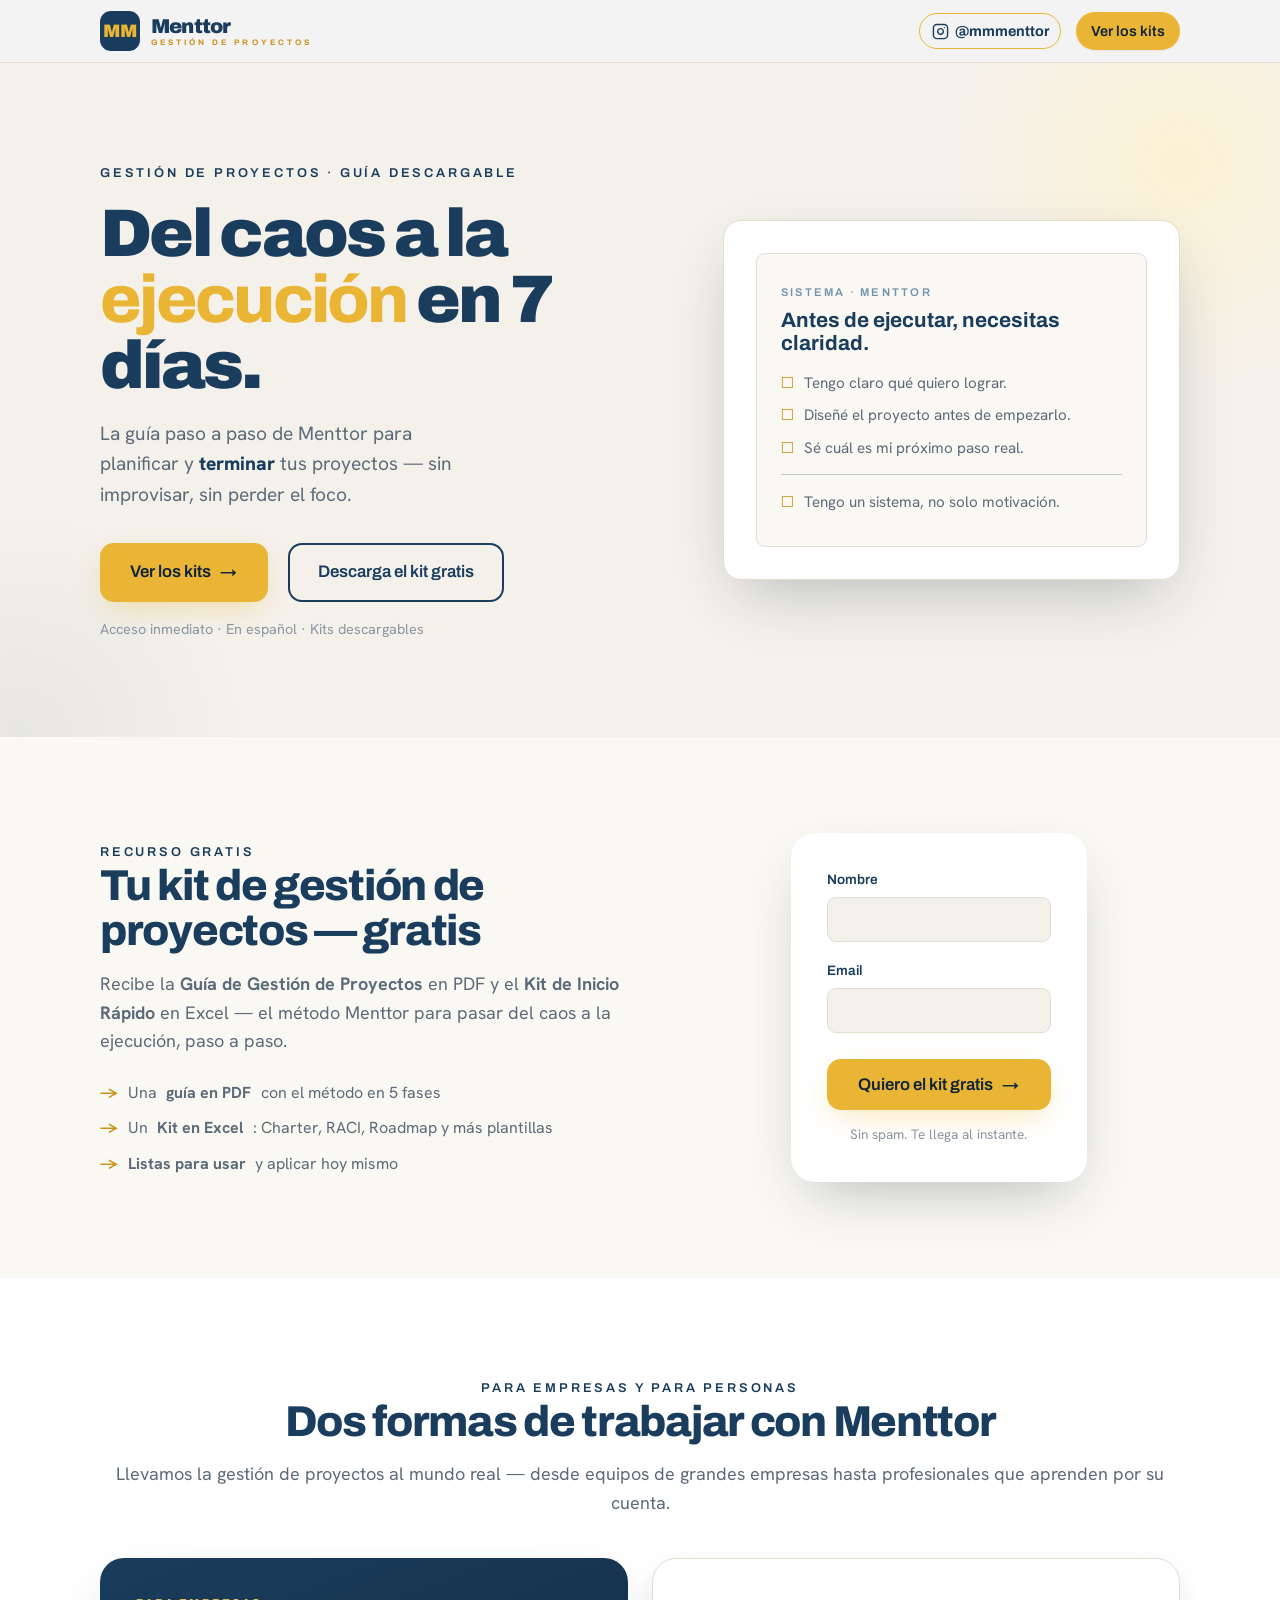
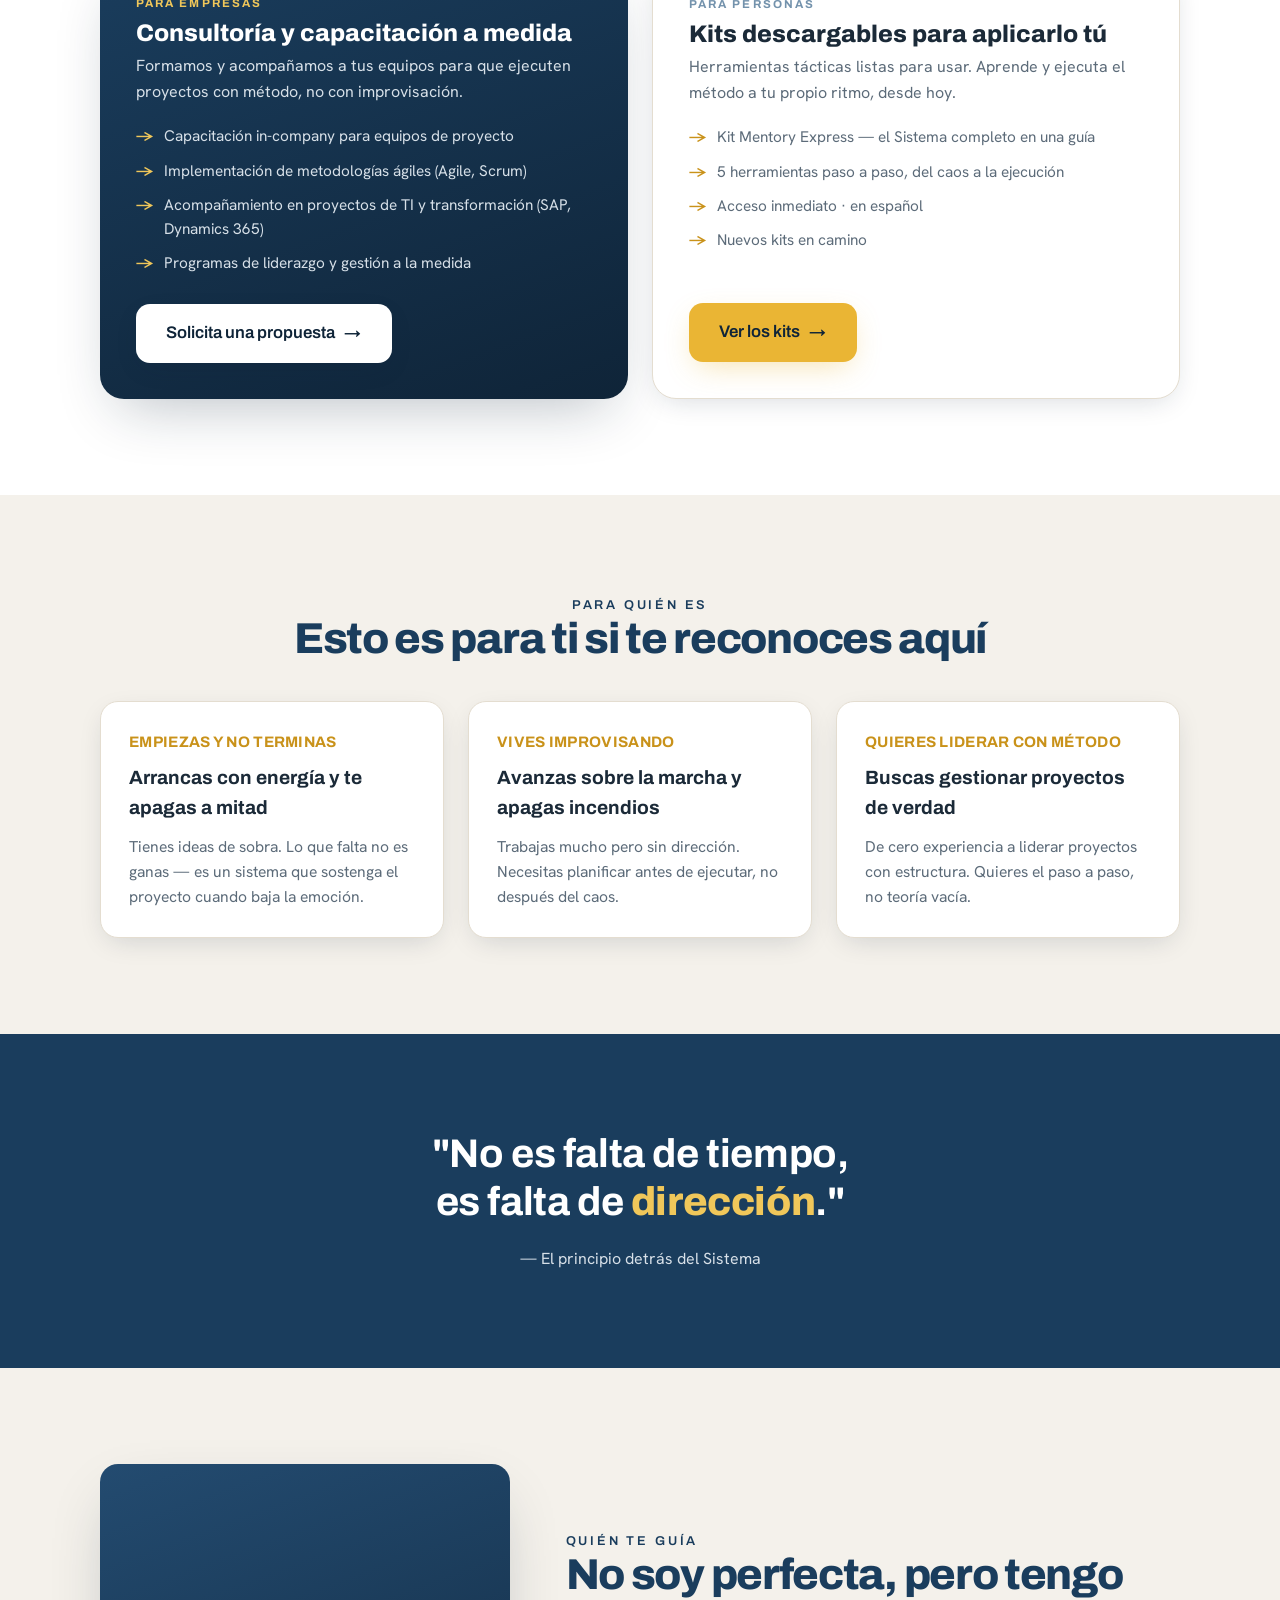
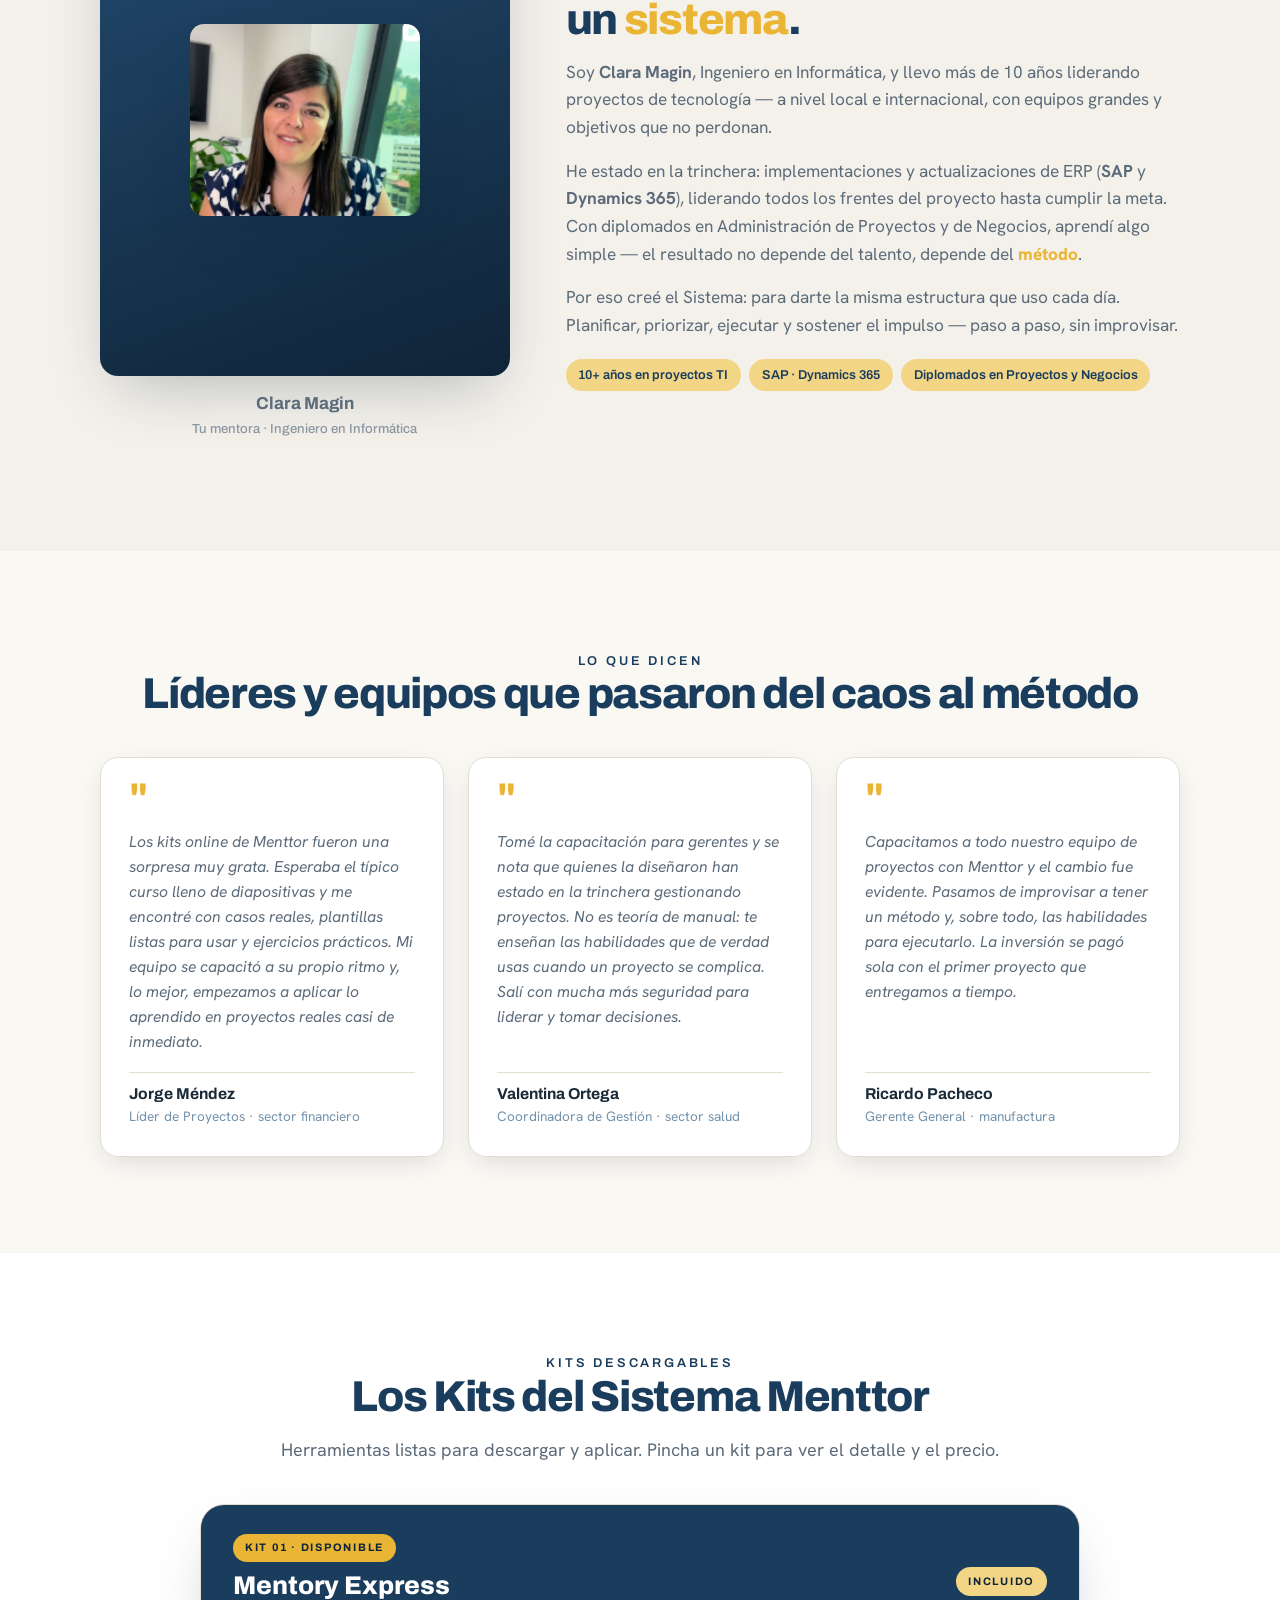
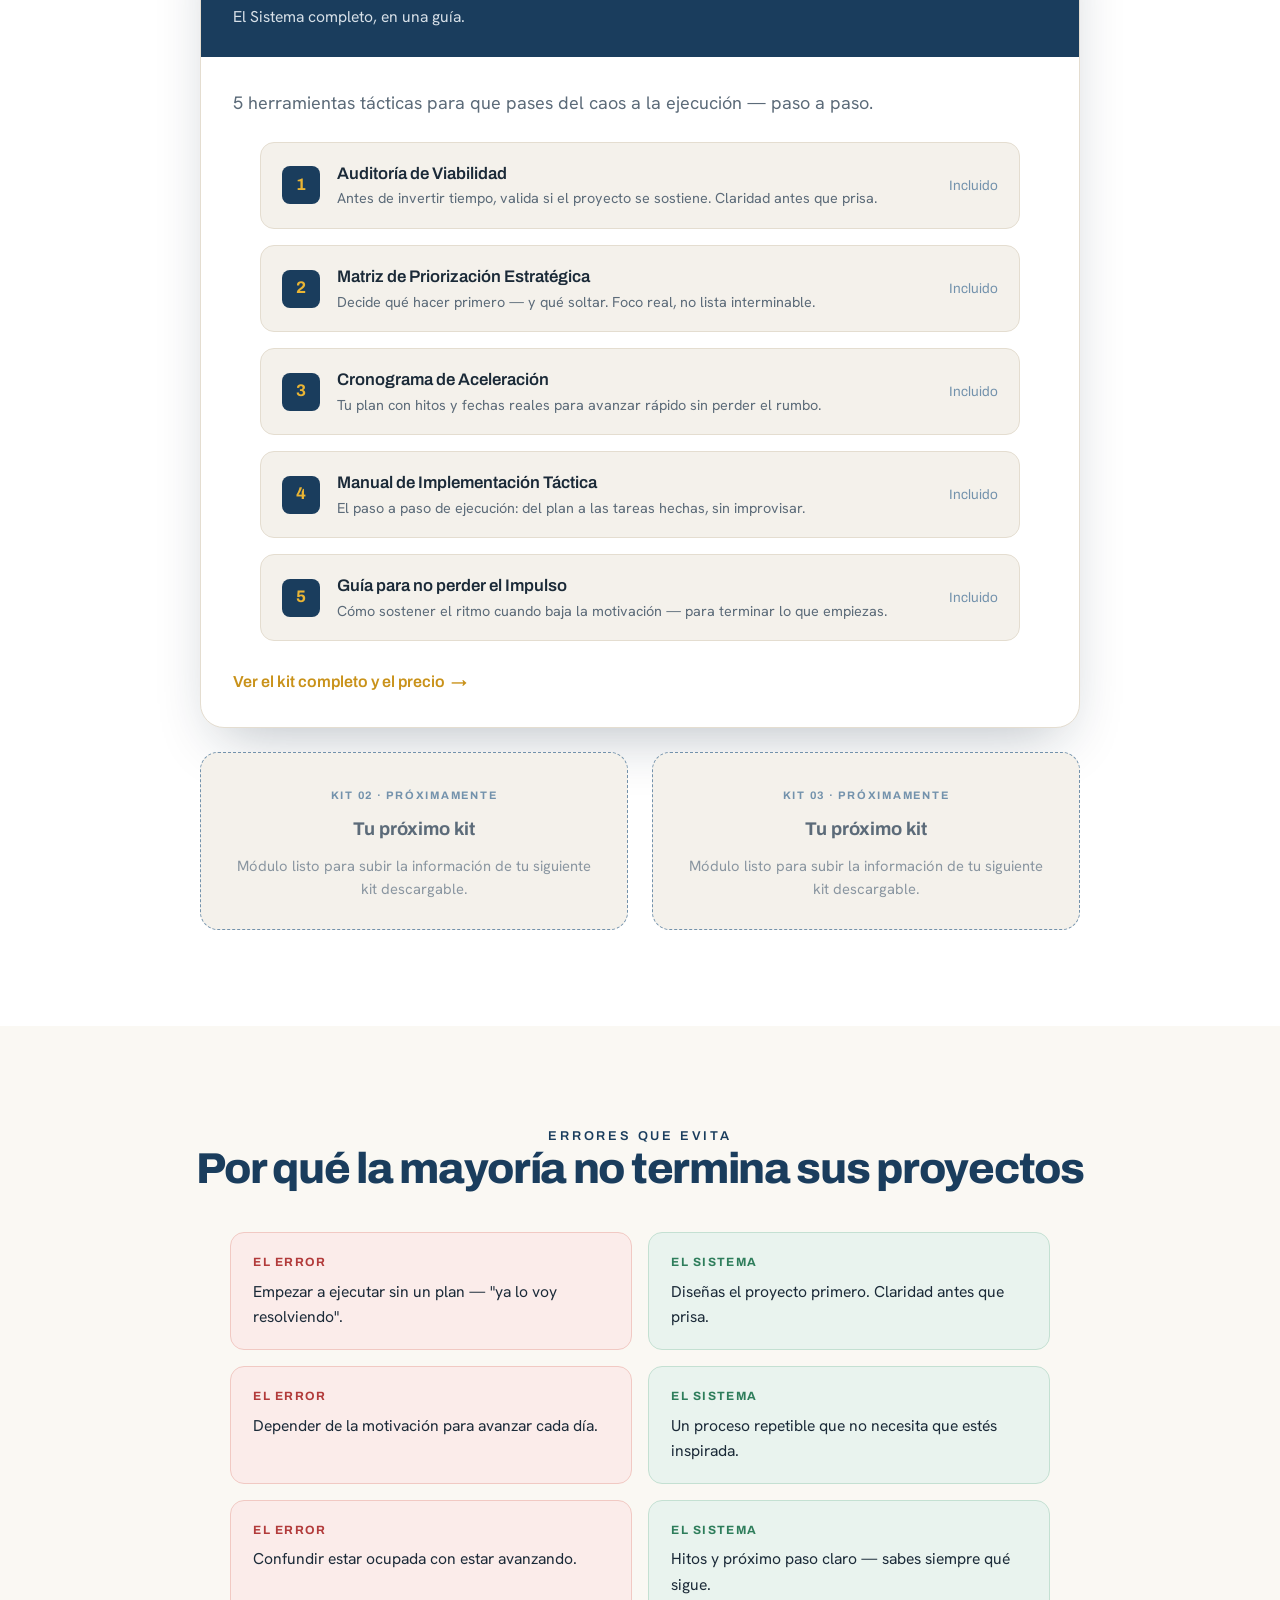
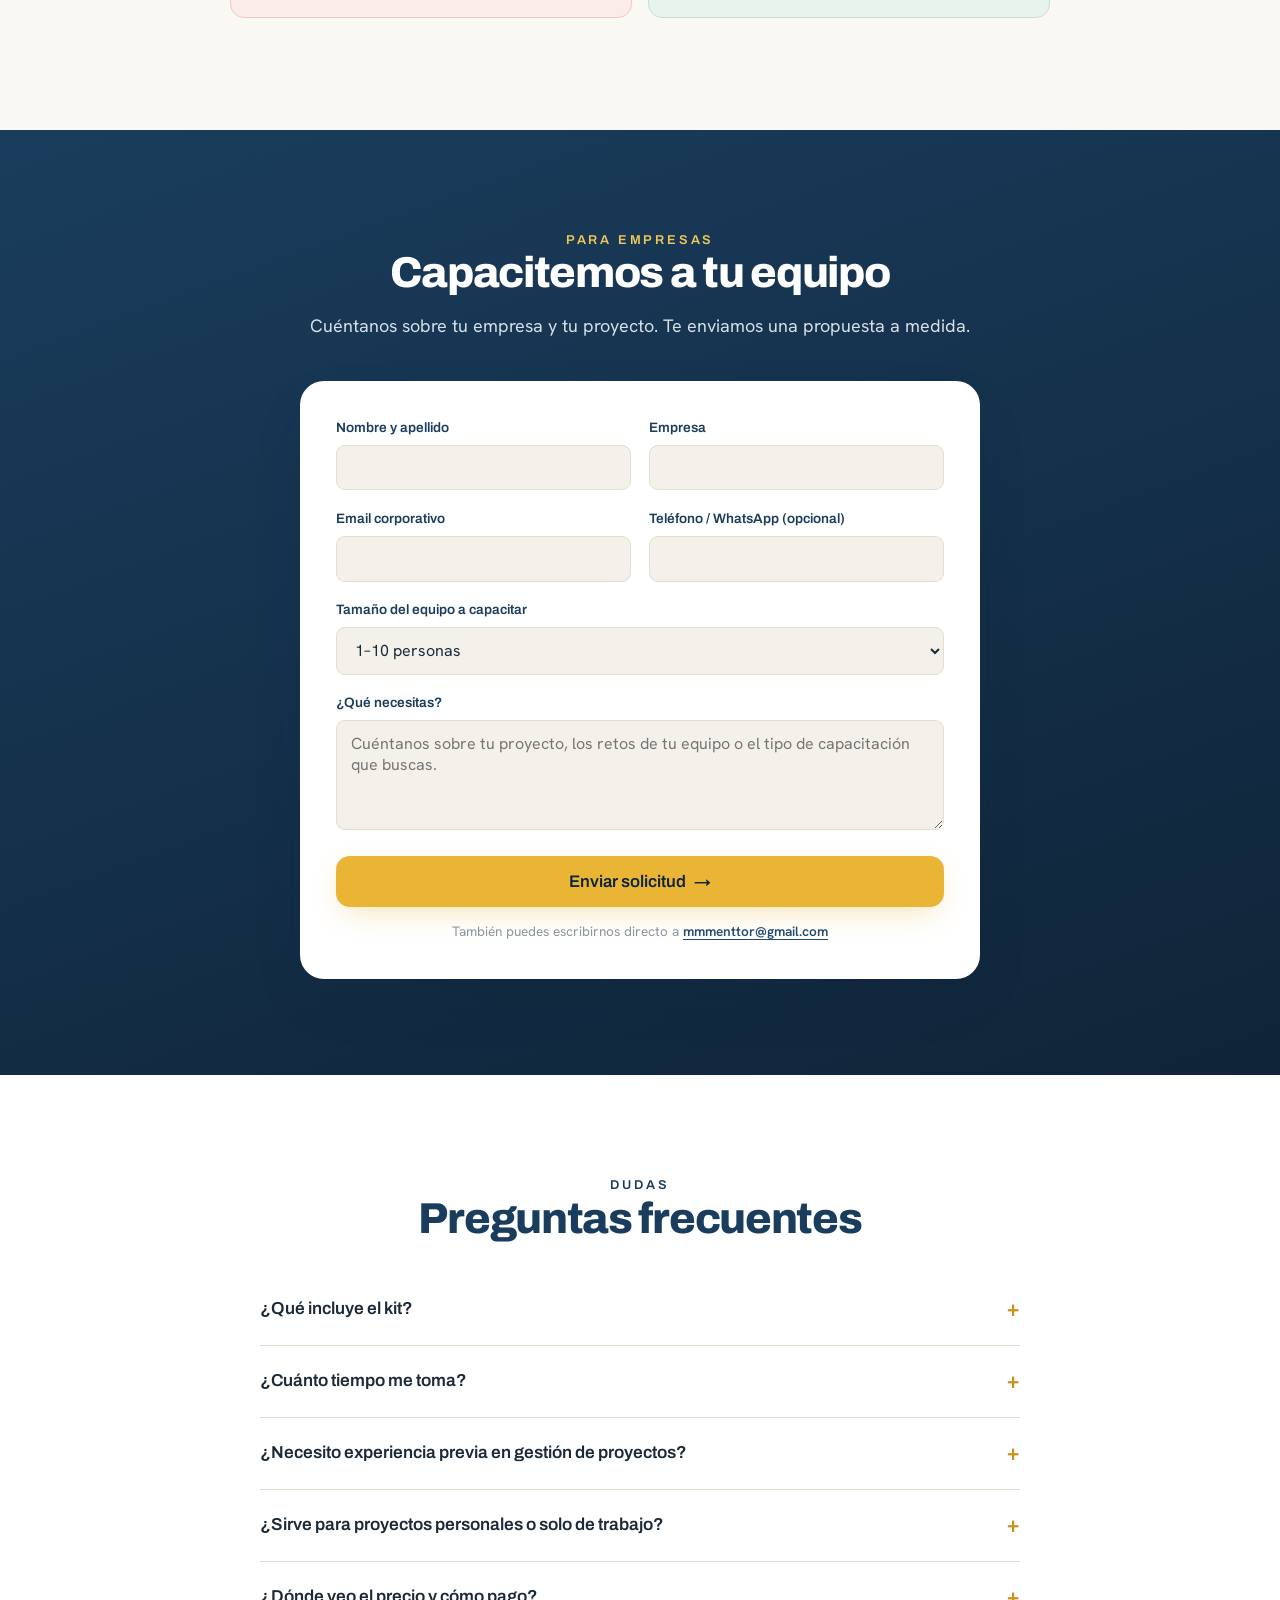
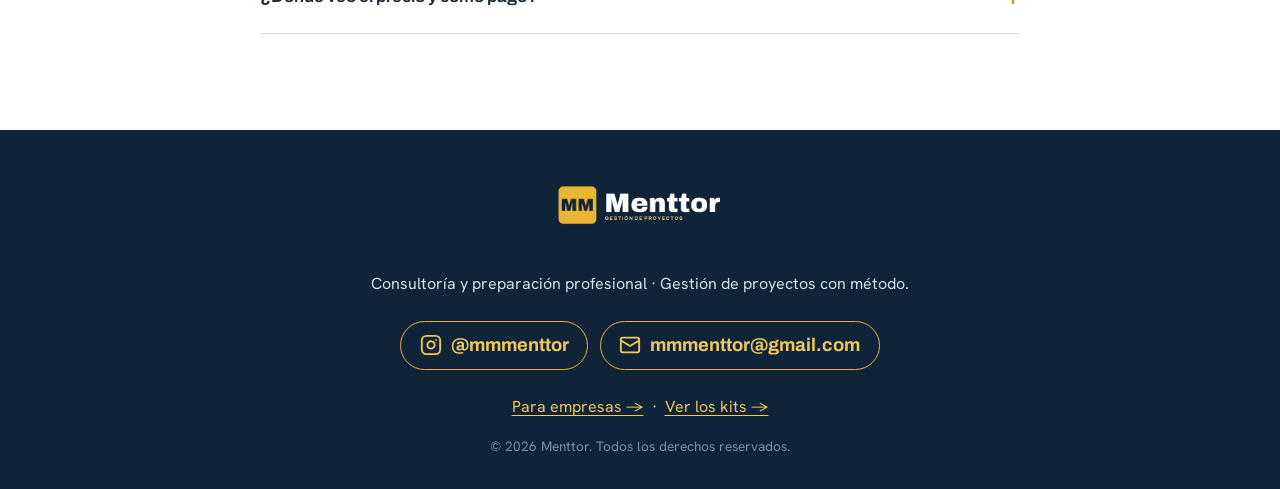
==== landing/index.html @ a6bc8ac2 "Footer: logo como PNG (variante oscura), alineado e identico al topbar" ====
<!DOCTYPE html>
<html lang="es">
<head>
<meta charset="UTF-8" />
<meta name="viewport" content="width=device-width, initial-scale=1.0" />
<title>Menttor — Del caos a la ejecución en 7 días</title>
<meta name="description" content="La guía paso a paso de Menttor para planificar y ejecutar tus proyectos hasta terminarlos. Foco real, no presión." />

<!-- Open Graph -->
<meta property="og:type" content="website" />
<meta property="og:title" content="Menttor — Del caos a la ejecución, con sistema" />
<meta property="og:description" content="Gestión de proyectos que sí se culminan. Consultoría, capacitación y kits descargables." />
<meta property="og:image" content="https://mm-menttor-landing-7c4m.vercel.app/assets/og-image.png" />
<meta property="og:image:width" content="1200" />
<meta property="og:image:height" content="630" />
<meta name="twitter:card" content="summary_large_image" />
<meta name="twitter:image" content="https://mm-menttor-landing-7c4m.vercel.app/assets/og-image.png" />

<link rel="stylesheet" href="colors_and_type.css" />
<link rel="stylesheet" href="styles.css" />
</head>
<body>

<!-- ============ TOP BAR ============ -->
<header class="topbar">
  <div class="wrap">
    <a href="/" class="brand-lockup" aria-label="Menttor — Gestión de proyectos">
      <span class="logo-iso"><b>MM</b></span>
      <span class="logo-word"><span class="n">Menttor</span><span class="m">GESTIÓN DE PROYECTOS</span></span>
    </a>
    <div class="topbar-actions">
      <a href="https://www.instagram.com/mmmenttor/" target="_blank" rel="noopener noreferrer" class="ig-top">
        <svg viewBox="0 0 24 24" fill="none" stroke="currentColor" stroke-width="2" stroke-linecap="round" stroke-linejoin="round"><rect x="2" y="2" width="20" height="20" rx="5" ry="5"></rect><path d="M16 11.37A4 4 0 1 1 12.63 8 4 4 0 0 1 16 11.37z"></path><line x1="17.5" y1="6.5" x2="17.51" y2="6.5"></line></svg>
        <span class="ig-label">@mmmenttor</span>
      </a>
      <a href="#kits" class="price-pill">Ver los kits</a>
    </div>
  </div>
</header>

<!-- ============ HERO ============ -->
<section class="hero">
  <div class="wrap hero-grid">
    <div class="reveal">
      <span class="eyebrow">Gestión de proyectos · Guía descargable</span>
      <h1>Del caos a la <span class="gold">ejecución</span> en 7 días.</h1>
      <p class="sub">La guía paso a paso de Menttor para planificar y <span class="navy-em">terminar</span> tus proyectos — sin improvisar, sin perder el foco.</p>
      <div class="hero-cta-row">
        <a href="#kits" class="btn">Ver los kits <span class="arrow">→</span></a>
        <a href="#recurso-gratis" class="btn btn-ghost">Descarga el kit gratis</a>
      </div>
      <p class="hero-note">Acceso inmediato · En español · Kits descargables</p>
    </div>

    <div class="hero-card reveal">
      <div class="doc">
        <span class="doc-eyebrow">Sistema · Menttor</span>
        <h3>Antes de ejecutar, necesitas claridad.</h3>
        <div class="check"><span class="box">☐</span> Tengo claro qué quiero lograr.</div>
        <div class="check"><span class="box">☐</span> Diseñé el proyecto antes de empezarlo.</div>
        <div class="check"><span class="box">☐</span> Sé cuál es mi próximo paso real.</div>
        <div class="ruleline"></div>
        <div class="check"><span class="box">☐</span> Tengo un sistema, no solo motivación.</div>
      </div>
    </div>
  </div>
</section>

<!-- ============ LEAD MAGNET / RECURSO GRATIS ============ -->
<section class="optin" id="recurso-gratis">
  <div class="wrap optin-grid">
    <div class="reveal">
      <span class="eyebrow">Recurso gratis</span>
      <h2 class="section-title">Tu kit de gestión de proyectos — gratis</h2>
      <p class="lead">Recibe la <strong>Guía de Gestión de Proyectos</strong> en PDF y el <strong>Kit de Inicio Rápido</strong> en Excel — el método Menttor para pasar del caos a la ejecución, paso a paso.</p>
      <ul class="optin-list">
        <li><span class="arrow">→</span> Una <strong>guía en PDF</strong> con el método en 5 fases</li>
        <li><span class="arrow">→</span> Un <strong>Kit en Excel</strong>: Charter, RACI, Roadmap y más plantillas</li>
        <li><span class="arrow">→</span> <strong>Listas para usar</strong> y aplicar hoy mismo</li>
      </ul>
    </div>
    <form class="form-card reveal" id="leadmagnet-form">
      <div class="form-row">
        <label for="lm-nombre">Nombre</label>
        <input id="lm-nombre" name="first_name" type="text" autocomplete="given-name" />
      </div>
      <div class="form-row">
        <label for="lm-email">Email</label>
        <input id="lm-email" name="email_address" type="email" autocomplete="email" required />
      </div>
      <button type="submit" class="btn" id="lm-submit">Quiero el kit gratis <span class="arrow">→</span></button>
      <p class="form-note" id="lm-status">Sin spam. Te llega al instante.</p>
    </form>
  </div>
</section>

<!-- ============ DUAL AUDIENCE / TRACKS ============ -->
<section style="background:#fff;">
  <div class="wrap">
    <div class="center reveal">
      <span class="eyebrow">Para empresas y para personas</span>
      <h2 class="section-title">Dos formas de trabajar con Menttor</h2>
      <p class="lead">Llevamos la gestión de proyectos al mundo real — desde equipos de grandes empresas hasta profesionales que aprenden por su cuenta.</p>
    </div>
    <div class="tracks">
      <div class="track enterprise reveal">
        <span class="track-eyebrow">Para empresas</span>
        <h3>Consultoría y capacitación a medida</h3>
        <p>Formamos y acompañamos a tus equipos para que ejecuten proyectos con método, no con improvisación.</p>
        <ul>
          <li><span class="arrow">→</span> Capacitación in-company para equipos de proyecto</li>
          <li><span class="arrow">→</span> Implementación de metodologías ágiles (Agile, Scrum)</li>
          <li><span class="arrow">→</span> Acompañamiento en proyectos de TI y transformación (SAP, Dynamics 365)</li>
          <li><span class="arrow">→</span> Programas de liderazgo y gestión a la medida</li>
        </ul>
        <div class="track-cta">
          <a href="#empresas" class="btn btn-white">Solicita una propuesta <span class="arrow">→</span></a>
        </div>
      </div>
      <div class="track reveal">
        <span class="track-eyebrow">Para personas</span>
        <h3>Kits descargables para aplicarlo tú</h3>
        <p>Herramientas tácticas listas para usar. Aprende y ejecuta el método a tu propio ritmo, desde hoy.</p>
        <ul>
          <li><span class="arrow">→</span> Kit Mentory Express — el Sistema completo en una guía</li>
          <li><span class="arrow">→</span> 5 herramientas paso a paso, del caos a la ejecución</li>
          <li><span class="arrow">→</span> Acceso inmediato · en español</li>
          <li><span class="arrow">→</span> Nuevos kits en camino</li>
        </ul>
        <div class="track-cta">
          <a href="#kits" class="btn">Ver los kits <span class="arrow">→</span></a>
        </div>
      </div>
    </div>
  </div>
</section>

<!-- ============ ARCHETYPES / PARA QUIÉN ============ -->
<section>
  <div class="wrap">
    <div class="center reveal">
      <span class="eyebrow">Para quién es</span>
      <h2 class="section-title">Esto es para ti si te reconoces aquí</h2>
    </div>
    <div class="grid-3" style="margin-top:2.5rem;">
      <div class="card reveal">
        <div class="kicker">Empiezas y no terminas</div>
        <h3>Arrancas con energía y te apagas a mitad</h3>
        <p>Tienes ideas de sobra. Lo que falta no es ganas — es un sistema que sostenga el proyecto cuando baja la emoción.</p>
      </div>
      <div class="card reveal">
        <div class="kicker">Vives improvisando</div>
        <h3>Avanzas sobre la marcha y apagas incendios</h3>
        <p>Trabajas mucho pero sin dirección. Necesitas planificar antes de ejecutar, no después del caos.</p>
      </div>
      <div class="card reveal">
        <div class="kicker">Quieres liderar con método</div>
        <h3>Buscas gestionar proyectos de verdad</h3>
        <p>De cero experiencia a liderar proyectos con estructura. Quieres el paso a paso, no teoría vacía.</p>
      </div>
    </div>
  </div>
</section>

<!-- ============ MANTRA BAND ============ -->
<section class="band">
  <div class="wrap">
    <p class="quote reveal">"No es falta de tiempo, es falta de <span class="gold">dirección</span>."</p>
    <p class="sig reveal">— El principio detrás del Sistema</p>
  </div>
</section>

<!-- ============ MENTOR ============ -->
<section>
  <div class="wrap mentor-grid">
    <div class="reveal">
      <div class="mentor-photo">
        <img src="assets/mentor.png" alt="Clara Magin · Mentora de Menttor" />
      </div>
      <p class="mentor-cap">Clara Magin<small>Tu mentora · Ingeniero en Informática</small></p>
    </div>
    <div class="reveal">
      <span class="eyebrow">Quién te guía</span>
      <h2 class="section-title">No soy perfecta, pero tengo un <span class="gold">sistema</span>.</h2>
      <p>Soy <strong>Clara Magin</strong>, Ingeniero en Informática, y llevo más de 10 años liderando proyectos de tecnología — a nivel local e internacional, con equipos grandes y objetivos que no perdonan.</p>
      <p>He estado en la trinchera: implementaciones y actualizaciones de ERP (<strong>SAP</strong> y <strong>Dynamics 365</strong>), liderando todos los frentes del proyecto hasta cumplir la meta. Con diplomados en Administración de Proyectos y de Negocios, aprendí algo simple — el resultado no depende del talento, depende del <span class="gold">método</span>.</p>
      <p>Por eso creé el Sistema: para darte la misma estructura que uso cada día. Planificar, priorizar, ejecutar y sostener el impulso — paso a paso, sin improvisar.</p>
      <div style="display:flex;flex-wrap:wrap;gap:.5rem;margin-top:1.25rem;">
        <span class="cred">10+ años en proyectos TI</span>
        <span class="cred">SAP · Dynamics 365</span>
        <span class="cred">Diplomados en Proyectos y Negocios</span>
      </div>
    </div>
  </div>
</section>

<!-- ============ PROOF / TESTIMONIOS ============ -->
<section style="background:var(--paper);">
  <div class="wrap">
    <div class="center reveal">
      <span class="eyebrow">Lo que dicen</span>
      <h2 class="section-title">Líderes y equipos que pasaron del caos al método</h2>
    </div>
    <div class="grid-3" style="margin-top:2.5rem;">
      <figure class="card testi reveal">
        <span class="mark">"</span>
        <blockquote>Los kits online de Menttor fueron una sorpresa muy grata. Esperaba el típico curso lleno de diapositivas y me encontré con casos reales, plantillas listas para usar y ejercicios prácticos. Mi equipo se capacitó a su propio ritmo y, lo mejor, empezamos a aplicar lo aprendido en proyectos reales casi de inmediato.</blockquote>
        <figcaption><span class="name">Jorge Méndez</span><span class="role">Líder de Proyectos · sector financiero</span></figcaption>
      </figure>
      <figure class="card testi reveal">
        <span class="mark">"</span>
        <blockquote>Tomé la capacitación para gerentes y se nota que quienes la diseñaron han estado en la trinchera gestionando proyectos. No es teoría de manual: te enseñan las habilidades que de verdad usas cuando un proyecto se complica. Salí con mucha más seguridad para liderar y tomar decisiones.</blockquote>
        <figcaption><span class="name">Valentina Ortega</span><span class="role">Coordinadora de Gestión · sector salud</span></figcaption>
      </figure>
      <figure class="card testi reveal">
        <span class="mark">"</span>
        <blockquote>Capacitamos a todo nuestro equipo de proyectos con Menttor y el cambio fue evidente. Pasamos de improvisar a tener un método y, sobre todo, las habilidades para ejecutarlo. La inversión se pagó sola con el primer proyecto que entregamos a tiempo.</blockquote>
        <figcaption><span class="name">Ricardo Pacheco</span><span class="role">Gerente General · manufactura</span></figcaption>
      </figure>
    </div>
  </div>
</section>

<!-- ============ KITS ============ -->
<section class="included" id="kits">
  <div class="wrap">
    <div class="center reveal">
      <span class="eyebrow">Kits descargables</span>
      <h2 class="section-title">Los Kits del Sistema Menttor</h2>
      <p class="lead">Herramientas listas para descargar y aplicar. Pincha un kit para ver el detalle y el precio.</p>
    </div>

    <!-- Kit 01 — Mentory Express (destacado, abre la landing del kit en pestaña nueva) -->
    <a class="kit-featured reveal" href="/mentori-express/" target="_blank" rel="noopener">
      <div class="kit-head">
        <div>
          <span class="kit-badge">Kit 01 · Disponible</span>
          <div class="kname">Mentory Express</div>
          <div class="ktag">El Sistema completo, en una guía.</div>
        </div>
        <span class="kit-badge" style="background:var(--gold-300);">Incluido</span>
      </div>
      <div class="kit-body">
        <p class="lead" style="margin-bottom:.25rem;">5 herramientas tácticas para que pases del caos a la ejecución — paso a paso.</p>
        <div class="stack-list" style="margin-top:1.5rem;">
          <div class="stack-item"><span class="num">1</span><div><h4>Auditoría de Viabilidad</h4><p>Antes de invertir tiempo, valida si el proyecto se sostiene. Claridad antes que prisa.</p></div><span class="val">Incluido</span></div>
          <div class="stack-item"><span class="num">2</span><div><h4>Matriz de Priorización Estratégica</h4><p>Decide qué hacer primero — y qué soltar. Foco real, no lista interminable.</p></div><span class="val">Incluido</span></div>
          <div class="stack-item"><span class="num">3</span><div><h4>Cronograma de Aceleración</h4><p>Tu plan con hitos y fechas reales para avanzar rápido sin perder el rumbo.</p></div><span class="val">Incluido</span></div>
          <div class="stack-item"><span class="num">4</span><div><h4>Manual de Implementación Táctica</h4><p>El paso a paso de ejecución: del plan a las tareas hechas, sin improvisar.</p></div><span class="val">Incluido</span></div>
          <div class="stack-item"><span class="num">5</span><div><h4>Guía para no perder el Impulso</h4><p>Cómo sostener el ritmo cuando baja la motivación — para terminar lo que empiezas.</p></div><span class="val">Incluido</span></div>
        </div>
        <div class="kit-price-row">
          <span class="kit-link-hint">Ver el kit completo y el precio <span class="arrow">→</span></span>
        </div>
      </div>
    </a>

    <!-- Kits futuros — módulos listos para subir información -->
    <div class="kits-grid">
      <div class="kit-soon reveal">
        <span class="badge-soon">Kit 02 · Próximamente</span>
        <h3>Tu próximo kit</h3>
        <p>Módulo listo para subir la información de tu siguiente kit descargable.</p>
      </div>
      <div class="kit-soon reveal">
        <span class="badge-soon">Kit 03 · Próximamente</span>
        <h3>Tu próximo kit</h3>
        <p>Módulo listo para subir la información de tu siguiente kit descargable.</p>
      </div>
    </div>
  </div>
</section>

<!-- ============ MISTAKES ============ -->
<section style="background:var(--paper);">
  <div class="wrap">
    <div class="center reveal">
      <span class="eyebrow">Errores que evita</span>
      <h2 class="section-title">Por qué la mayoría no termina sus proyectos</h2>
    </div>
    <div style="max-width:820px;margin:2.5rem auto 0;">
      <div class="mistake reveal">
        <div class="bad"><div class="tag">El error</div><p>Empezar a ejecutar sin un plan — "ya lo voy resolviendo".</p></div>
        <div class="good"><div class="tag">El Sistema</div><p>Diseñas el proyecto primero. Claridad antes que prisa.</p></div>
      </div>
      <div class="mistake reveal">
        <div class="bad"><div class="tag">El error</div><p>Depender de la motivación para avanzar cada día.</p></div>
        <div class="good"><div class="tag">El Sistema</div><p>Un proceso repetible que no necesita que estés inspirada.</p></div>
      </div>
      <div class="mistake reveal">
        <div class="bad"><div class="tag">El error</div><p>Confundir estar ocupada con estar avanzando.</p></div>
        <div class="good"><div class="tag">El Sistema</div><p>Hitos y próximo paso claro — sabes siempre qué sigue.</p></div>
      </div>
    </div>
  </div>
</section>

<!-- ============ EMPRESAS / FORMULARIO ============ -->
<section class="contact" id="empresas">
  <div class="wrap">
    <div class="center reveal">
      <span class="eyebrow">Para empresas</span>
      <h2 class="section-title">Capacitemos a tu equipo</h2>
      <p class="lead">Cuéntanos sobre tu empresa y tu proyecto. Te enviamos una propuesta a medida.</p>
    </div>
    <form class="form-card reveal" id="enterprise-form">
      <input type="hidden" name="access_key" value="410784cf-1835-4fa6-8d28-55a7d510857c" />
      <input type="hidden" name="from_name" value="Menttor — Formulario Empresas" />
      <input type="checkbox" name="botcheck" style="display:none" tabindex="-1" autocomplete="off" />
      <div class="form-grid2">
        <div class="form-row"><label for="nombre">Nombre y apellido</label><input id="nombre" name="nombre" type="text" required /></div>
        <div class="form-row"><label for="empresa">Empresa</label><input id="empresa" name="empresa" type="text" required /></div>
      </div>
      <div class="form-grid2">
        <div class="form-row"><label for="email">Email corporativo</label><input id="email" name="email" type="email" required /></div>
        <div class="form-row"><label for="telefono">Teléfono / WhatsApp (opcional)</label><input id="telefono" name="telefono" type="tel" /></div>
      </div>
      <div class="form-row">
        <label for="equipo">Tamaño del equipo a capacitar</label>
        <select id="equipo" name="equipo">
          <option value="1-10">1–10 personas</option>
          <option value="11-50">11–50 personas</option>
          <option value="51-200">51–200 personas</option>
          <option value="200+">Más de 200 personas</option>
        </select>
      </div>
      <div class="form-row">
        <label for="mensaje">¿Qué necesitas?</label>
        <textarea id="mensaje" name="mensaje" placeholder="Cuéntanos sobre tu proyecto, los retos de tu equipo o el tipo de capacitación que buscas." required></textarea>
      </div>
      <button type="submit" class="btn" id="ef-submit">Enviar solicitud <span class="arrow">→</span></button>
      <p class="form-note" id="ef-status">También puedes escribirnos directo a <a href="mailto:mmmenttor@gmail.com">mmmenttor@gmail.com</a></p>
    </form>
  </div>
</section>

<!-- ============ FAQ ============ -->
<section style="background:#fff;">
  <div class="wrap">
    <div class="center reveal">
      <span class="eyebrow">Dudas</span>
      <h2 class="section-title">Preguntas frecuentes</h2>
    </div>
    <div class="faq-list">
      <details class="faq reveal"><summary>¿Qué incluye el kit? <span class="plus">+</span></summary><p>El Sistema completo en 5 herramientas descargables (PDF): Auditoría de Viabilidad, Matriz de Priorización Estratégica, Cronograma de Aceleración, Manual de Implementación Táctica y la Guía para no perder el Impulso. Acceso inmediato tras el pago.</p></details>
      <details class="faq reveal"><summary>¿Cuánto tiempo me toma? <span class="plus">+</span></summary><p>El sistema está diseñado para llevarte del caos a la ejecución en 7 días. Puedes leerlo en una tarde y empezar a aplicarlo el mismo día.</p></details>
      <details class="faq reveal"><summary>¿Necesito experiencia previa en gestión de proyectos? <span class="plus">+</span></summary><p>No. Está hecho para llevarte de cero experiencia a planificar y ejecutar con método. Si ya gestionas proyectos, te dará estructura y foco.</p></details>
      <details class="faq reveal"><summary>¿Sirve para proyectos personales o solo de trabajo? <span class="plus">+</span></summary><p>Para ambos. El Sistema funciona igual con un proyecto profesional, un emprendimiento o una meta personal — cualquier cosa que necesites planificar y terminar.</p></details>
      <details class="faq reveal"><summary>¿Dónde veo el precio y cómo pago? <span class="plus">+</span></summary><p>Entra a la página del kit que te interese: ahí ves el precio, lo que incluye y el botón de pago. Tras la compra recibes el acceso de forma inmediata.</p></details>
    </div>
  </div>
</section>

<!-- ============ FOOTER ============ -->
<footer>
  <div class="wrap">
    <a href="/" aria-label="Menttor — Gestión de proyectos" style="display:inline-block;margin-bottom:1rem;">
      <img src="assets/menttor-logo-blanco.png" alt="Menttor — Gestión de proyectos" style="height:54px;width:auto;" />
    </a>
    <p>Consultoría y preparación profesional · Gestión de proyectos con método.</p>
    <div style="display:flex;gap:.75rem;justify-content:center;flex-wrap:wrap;margin-top:1.5rem;">
      <a href="https://www.instagram.com/mmmenttor/" target="_blank" rel="noopener noreferrer" class="social-link">
        <svg viewBox="0 0 24 24" fill="none" stroke="currentColor" stroke-width="2" stroke-linecap="round" stroke-linejoin="round"><rect x="2" y="2" width="20" height="20" rx="5" ry="5"></rect><path d="M16 11.37A4 4 0 1 1 12.63 8 4 4 0 0 1 16 11.37z"></path><line x1="17.5" y1="6.5" x2="17.51" y2="6.5"></line></svg>
        @mmmenttor
      </a>
      <a href="mailto:mmmenttor@gmail.com" class="social-link">
        <svg viewBox="0 0 24 24" fill="none" stroke="currentColor" stroke-width="2" stroke-linecap="round" stroke-linejoin="round"><rect x="2" y="4" width="20" height="16" rx="2"></rect><path d="m22 7-10 6L2 7"></path></svg>
        mmmenttor@gmail.com
      </a>
    </div>
    <p style="margin-top:1.5rem;"><a href="#empresas">Para empresas →</a> &nbsp;·&nbsp; <a href="#kits">Ver los kits →</a></p>
    <p class="small">© 2026 Menttor. Todos los derechos reservados.</p>
  </div>
</footer>

<script>
  // Scroll reveal
  const io = new IntersectionObserver((entries) => {
    entries.forEach(e => { if (e.isIntersecting) { e.target.classList.add('in'); io.unobserve(e.target); } });
  }, { threshold: .12 });
  document.querySelectorAll('.reveal').forEach(el => io.observe(el));

  // Formulario empresas -> envio automatico via Web3Forms (sin recargar)
  const ef = document.getElementById('enterprise-form');
  if (ef) {
    const status = document.getElementById('ef-status');
    const btn = document.getElementById('ef-submit');
    ef.addEventListener('submit', async function (e) {
      e.preventDefault();
      const data = Object.fromEntries(new FormData(ef));
      data.subject = 'Solicitud de propuesta - ' + (data.empresa || 'Empresa');
      const original = btn.innerHTML;
      btn.disabled = true;
      btn.textContent = 'Enviando…';
      try {
        const res = await fetch('https://api.web3forms.com/submit', {
          method: 'POST',
          headers: { 'Content-Type': 'application/json', 'Accept': 'application/json' },
          body: JSON.stringify(data)
        });
        const json = await res.json();
        if (json.success) {
          ef.reset();
          btn.style.display = 'none';
          status.innerHTML = '✓ ¡Solicitud enviada! Te contactamos muy pronto.';
          status.style.color = 'var(--success)';
          status.style.fontWeight = '600';
        } else {
          throw new Error(json.message || 'error');
        }
      } catch (err) {
        btn.disabled = false;
        btn.innerHTML = original;
        status.innerHTML = 'No se pudo enviar. Escríbenos directo a <a href="mailto:mmmenttor@gmail.com">mmmenttor@gmail.com</a>';
        status.style.color = 'var(--danger)';
      }
    });
  }

  // Lead magnet -> suscripcion a Kit (ConvertKit) y redireccion al entregable
  const KIT_FORM_ID = '9548057'; // FORM ID de Kit (ConvertKit)
  const lm = document.getElementById('leadmagnet-form');
  if (lm) {
    const lmStatus = document.getElementById('lm-status');
    const lmBtn = document.getElementById('lm-submit');
    lm.addEventListener('submit', async function (e) {
      e.preventDefault();
      const data = Object.fromEntries(new FormData(lm));
      const original = lmBtn.innerHTML;
      lmBtn.disabled = true;
      lmBtn.textContent = 'Enviando…';
      try {
        // Envio CORS-safe a Kit (ConvertKit): respuesta opaca, redirigimos siempre tras enviar
        await fetch('https://app.kit.com/forms/' + KIT_FORM_ID + '/subscriptions', {
          method: 'POST',
          mode: 'no-cors',
          headers: { 'Content-Type': 'application/x-www-form-urlencoded' },
          body: new URLSearchParams({ email_address: data.email_address, first_name: data.first_name || '' })
        });
        window.location.href = '/recursos.html';
      } catch (err) {
        lmBtn.disabled = false;
        lmBtn.innerHTML = original;
        lmStatus.innerHTML = 'No se pudo suscribir. Escríbenos a <a href="mailto:mmmenttor@gmail.com">mmmenttor@gmail.com</a>';
        lmStatus.style.color = 'var(--danger)';
      }
    });
  }
</script>
</body>
</html>
---- landing/colors_and_type.css ----
/* ============================================================
   MENTTOR — Design Tokens · Rebrand v1.1
   Archivo + Hanken Grotesk · Navy #1A3D5D + Gold #EAB534 · Crema
   "Del caos a la ejecución. Con sistema."
   ============================================================ */

@import url('https://fonts.googleapis.com/css2?family=Archivo:wght@400;500;600;700;800;900&family=Hanken+Grotesk:wght@400;500;600;700&display=swap');

:root {
  /* ---------- BRAND CORE ---------- */
  --navy-900: #0F2438;
  --navy-800: #16314A;
  --navy-700: #1A3D5D;   /* PRIMARY brand navy */
  --navy-600: #234B70;
  --navy-500: #2C5478;
  --navy-300: #7392AC;
  --navy-100: #D7E0E8;

  --gold-700: #A8780F;   /* pressed */
  --gold-600: #C9921A;   /* hover / deep gold */
  --gold-500: #EAB534;   /* PRIMARY brand gold (firma) */
  --gold-400: #F0C75A;
  --gold-300: #F3D586;
  --gold-100: #FBF1D4;

  /* ---------- NEUTRALS ---------- */
  --cream:    #F4F1EB;   /* main background */
  --paper:    #FAF8F3;
  --paper-2:  #F1ECE2;
  --mist:     #F4F1EB;   /* alias -> cream (compat) */
  --mist-2:   #E9E4D9;
  --white:    #FFFFFF;
  --border:   #E4DDD0;
  --charcoal: #1B2A38;
  --ink:      #1B2A38;

  /* ---------- TEXT ---------- */
  --fg-1: #1B2A38;       /* ink — primary text */
  --fg-2: #5C6B79;       /* muted — body */
  --fg-3: #8A96A1;       /* faint — captions */
  --fg-on-dark-1: #FFFFFF;
  --fg-on-dark-2: #D7E0E8;
  --fg-on-dark-3: #7392AC;

  /* ---------- SEMANTIC ---------- */
  --accent:        var(--gold-500);
  --accent-ink:    var(--navy-700);
  --surface:       var(--white);
  --surface-mist:  var(--cream);
  --surface-paper: var(--paper);
  --line:          #E4DDD0;
  --line-mist:     #E4DDD0;
  --line-rule:     #1A3D5D;
  --success: #2E7D5B;
  --danger:  #B23B3B;

  /* ---------- TYPE FAMILIES ---------- */
  --font-display: 'Archivo', system-ui, -apple-system, sans-serif;  /* títulos */
  --font-sans:    'Archivo', system-ui, -apple-system, sans-serif;  /* UI / headings */
  --font-body:    'Hanken Grotesk', system-ui, -apple-system, sans-serif; /* cuerpo */

  /* ---------- RADII ---------- */
  --r-xs: 4px;
  --r-sm: 9px;
  --r-md: 14px;
  --r-lg: 18px;
  --r-xl: 24px;
  --r-pill: 999px;

  /* ---------- SPACING (8pt base) ---------- */
  --s-1: 4px;
  --s-2: 8px;
  --s-3: 12px;
  --s-4: 16px;
  --s-5: 24px;
  --s-6: 32px;
  --s-7: 48px;
  --s-8: 64px;
  --s-9: 96px;

  /* ---------- SHADOWS ---------- */
  --shadow-sm: 0 1px 2px rgba(15,36,56,.06);
  --shadow-md: 0 8px 28px -8px rgba(15,36,56,.18);
  --shadow-lg: 0 24px 60px -20px rgba(15,36,56,.30);
  --shadow-gold: 0 10px 30px -8px rgba(234,181,52,.42);
  --shadow-card-tape: 6px 6px 0 rgba(15,36,56,.16);

  /* ---------- MOTION ---------- */
  --ease-out: cubic-bezier(.2,.7,.2,1);
  --ease-in-out: cubic-bezier(.65,.05,.36,1);
  --dur-fast: 160ms;
  --dur-med: 240ms;
  --dur-slow: 560ms;
}

/* ============================================================
   SEMANTIC TYPOGRAPHY
   ============================================================ */

.t-impact {
  font-family: var(--font-display);
  font-weight: 900;
  letter-spacing: -.02em;
  line-height: 1;
}

.t-display {
  font-family: var(--font-display);
  font-weight: 900;
  font-size: clamp(2.4rem, 5vw, 4rem);
  line-height: .96;
  letter-spacing: -.04em;
  color: var(--navy-700);
}

.t-h1 { font-family: var(--font-display); font-weight: 900; font-size: 2.25rem; line-height: 1.04; letter-spacing: -.035em; color: var(--navy-700); }
.t-h2 { font-family: var(--font-display); font-weight: 800; font-size: 1.625rem; line-height: 1.12; letter-spacing: -.025em; color: var(--navy-700); }
.t-h3 { font-family: var(--font-display); font-weight: 700; font-size: 1.25rem; line-height: 1.22; color: var(--navy-700); }

.t-eyebrow {
  font-family: var(--font-display);
  font-weight: 700;
  font-size: .72rem;
  letter-spacing: .34em;
  text-transform: uppercase;
  color: var(--gold-600);
}

.t-lead { font-family: var(--font-body); font-weight: 400; font-size: 1.125rem; line-height: 1.6; color: var(--fg-2); }
.t-body { font-family: var(--font-body); font-weight: 400; font-size: 1rem; line-height: 1.6; color: var(--fg-2); }
.t-small { font-family: var(--font-body); font-weight: 400; font-size: .875rem; line-height: 1.5; color: var(--fg-3); }

.t-em { font-style: normal; font-weight: 800; color: var(--gold-500); }
.t-em-ink { font-style: normal; font-weight: 800; color: var(--navy-700); }

a { color: var(--navy-600); text-underline-offset: 3px; }
---- landing/styles.css ----
/* ============================================================
   Menttor — Landing styles (compartido por todas las páginas)
   Depende de colors_and_type.css (tokens de marca)
   ============================================================ */

*, *::before, *::after { box-sizing: border-box; margin: 0; padding: 0; }
html { scroll-behavior: smooth; }
body {
  font-family: var(--font-body);
  color: var(--fg-1);
  background: var(--mist);
  line-height: 1.6;
  -webkit-font-smoothing: antialiased;
}
.wrap { width: min(1080px, 100% - 2.5rem); margin-inline: auto; }
section { padding: clamp(3.5rem, 8vw, 6rem) 0; }
.eyebrow {
  font-family: var(--font-sans);
  font-weight: 600; font-size: .8rem;
  letter-spacing: .22em; text-transform: uppercase;
  color: var(--navy-700);
}
.gold { color: var(--gold-500); font-style: normal; font-weight: 800; }
.navy-em { color: var(--navy-700); font-weight: 800; }
h2.section-title {
  font-family: var(--font-sans); font-weight: 800;
  font-size: clamp(1.9rem, 3.8vw, 2.7rem);
  line-height: 1.04; letter-spacing: -.03em; color: var(--navy-700);
  margin-bottom: 1rem;
}
p.lead { font-size: 1.125rem; line-height: 1.6; color: var(--fg-2); }
.center { text-align: center; }
.muted { color: var(--fg-2); }

/* ---------- Buttons ---------- */
.btn {
  display: inline-flex; align-items: center; gap: .55rem;
  font-family: var(--font-sans); font-weight: 600; font-size: 1.05rem;
  padding: 1rem 1.9rem; border: none; border-radius: var(--r-md);
  cursor: pointer; text-decoration: none;
  background: var(--gold-500); color: var(--navy-900);
  box-shadow: var(--shadow-gold);
  transition: transform var(--dur-fast) var(--ease-out), background var(--dur-fast) var(--ease-out);
}
.btn:hover { background: var(--gold-600); transform: translateY(-2px); }
.btn:active { background: var(--gold-700); transform: scale(.98); }
.btn .arrow { transition: transform var(--dur-med) var(--ease-out); }
.btn:hover .arrow { transform: translateX(4px); }
.btn-ghost {
  background: transparent; color: var(--navy-700);
  box-shadow: inset 0 0 0 2px var(--navy-700);
}
.btn-ghost:hover { background: var(--navy-700); color: #fff; }

/* ---------- Top bar ---------- */
header.topbar {
  position: sticky; top: 0; z-index: 50;
  background: rgba(244,244,245,.85); backdrop-filter: blur(8px);
  border-bottom: 1px solid var(--line-mist);
}
.topbar .wrap { display: flex; align-items: center; justify-content: space-between; padding: .7rem 0; gap: 1rem; }
.brand-lockup { display: inline-flex; align-items: center; gap: 11px; text-decoration: none; }
.logo-iso { width: 40px; height: 40px; border-radius: 11px; background: var(--navy-700); display: grid; place-items: center; flex-shrink: 0; transition: transform var(--dur-fast) var(--ease-out); }
.logo-iso b { font-family: var(--font-display); font-weight: 900; font-size: 18px; color: var(--gold-500); letter-spacing: -.05em; line-height: 1; }
.brand-lockup:hover .logo-iso { transform: scale(1.05); }
.logo-word { display: flex; flex-direction: column; line-height: 1; }
.logo-word .n { font-family: var(--font-display); font-weight: 900; font-size: 20px; color: var(--navy-700); letter-spacing: -.04em; }
.logo-word .m { font-family: var(--font-display); font-weight: 700; font-size: 8px; letter-spacing: .38em; color: var(--gold-600); margin-top: 3px; }
.brand-lockup.on-dark .logo-iso { background: var(--gold-500); }
.brand-lockup.on-dark .logo-iso b { color: var(--navy-900); }
.brand-lockup.on-dark .logo-word .n { color: #fff; }
.brand-lockup.on-dark .logo-word .m { color: var(--gold-300); }
.topbar-actions { display: flex; align-items: center; gap: .9rem; }
.ig-top {
  display: inline-flex; align-items: center; gap: .4rem; text-decoration: none;
  font-family: var(--font-sans); font-weight: 700; font-size: .9rem; color: var(--navy-700);
  padding: .35rem .7rem; border-radius: var(--r-pill);
  border: 1.5px solid var(--gold-500); transition: all var(--dur-fast) var(--ease-out);
}
.ig-top:hover { background: var(--gold-500); color: var(--navy-900); }
.ig-top svg { width: 17px; height: 17px; }
.price-pill {
  font-family: var(--font-sans); font-weight: 600; font-size: .9rem;
  color: var(--navy-900); background: var(--gold-500);
  padding: .45rem .95rem; border-radius: var(--r-pill); text-decoration: none;
  box-shadow: var(--shadow-sm); transition: background var(--dur-fast) var(--ease-out);
}
.price-pill:hover { background: var(--gold-600); }

/* ---------- Dual audience tracks ---------- */
.tracks { display: grid; grid-template-columns: 1fr 1fr; gap: 1.5rem; margin-top: 2.5rem; align-items: stretch; }
.track { border-radius: var(--r-xl); padding: 2.25rem; border: 1px solid var(--line-mist); background: #fff; box-shadow: var(--shadow-md); display: flex; flex-direction: column; }
.track.enterprise { background: linear-gradient(160deg, var(--navy-700), var(--navy-900)); color: #fff; border: none; box-shadow: var(--shadow-lg); }
.track .track-eyebrow { font-family: var(--font-sans); font-weight: 700; font-size: .72rem; letter-spacing: .18em; text-transform: uppercase; color: var(--navy-300); }
.track.enterprise .track-eyebrow { color: var(--gold-400); }
.track h3 { font-family: var(--font-sans); font-weight: 800; font-size: 1.5rem; line-height: 1.1; margin: .5rem 0 .4rem; color: inherit; }
.track > p { color: var(--fg-2); font-size: 1rem; margin-bottom: 1.25rem; }
.track.enterprise > p { color: var(--fg-on-dark-2); }
.track ul { list-style: none; display: grid; gap: .6rem; margin-bottom: 1.75rem; }
.track li { display: flex; gap: .6rem; font-size: .96rem; color: var(--fg-2); }
.track.enterprise li { color: var(--fg-on-dark-2); }
.track li .arrow { color: var(--gold-600); font-weight: 700; flex: none; }
.track.enterprise li .arrow { color: var(--gold-400); }
.track .track-cta { margin-top: auto; }
.btn-white { background: #fff; color: var(--navy-900); box-shadow: var(--shadow-md); }
.btn-white:hover { background: var(--mist-2); }

/* ---------- Hero ---------- */
.hero { position: relative; overflow: hidden; }
.hero::before { content: ""; position: absolute; right: -160px; top: -160px; width: 520px; height: 520px; background: radial-gradient(circle, var(--gold-100), transparent 64%); z-index: 0; pointer-events: none; }
.hero::after { content: ""; position: absolute; left: -220px; bottom: -240px; width: 480px; height: 480px; background: radial-gradient(circle, rgba(26,61,93,.06), transparent 66%); z-index: 0; pointer-events: none; }
.hero > .wrap { position: relative; z-index: 1; }
.hero-grid { display: grid; grid-template-columns: 1.1fr .9fr; gap: clamp(2rem, 5vw, 4rem); align-items: center; }
.hero h1 {
  font-family: var(--font-sans); font-weight: 900;
  font-size: clamp(2.4rem, 5.4vw, 4.2rem); line-height: .98;
  letter-spacing: -.04em; color: var(--navy-700); margin: 1rem 0 1.25rem;
}
.hero .sub { font-size: 1.2rem; color: var(--fg-2); max-width: 34ch; margin-bottom: 2rem; }
.hero-cta-row { display: flex; align-items: center; gap: 1.25rem; flex-wrap: wrap; }
.hero-note { font-size: .9rem; color: var(--fg-3); margin-top: 1rem; }
.hero-card {
  background: #fff; border-radius: var(--r-lg);
  box-shadow: var(--shadow-lg); padding: 2rem;
  border: 1px solid var(--border);
}
.hero-card .doc {
  background: var(--paper); border-radius: var(--r-sm);
  padding: 1.5rem; border: 1px solid var(--line);
}
.doc-eyebrow { font-family: var(--font-sans); font-weight: 600; font-size: .7rem; letter-spacing: .2em; text-transform: uppercase; color: var(--navy-300); }
.doc h3 { font-family: var(--font-sans); font-weight: 700; font-size: 1.3rem; color: var(--navy-700); margin: .35rem 0 1rem; line-height: 1.1; }
.doc .ruleline { height: 1px; background: var(--line-rule); opacity: .25; margin: .9rem 0; }
.doc .check { display: flex; gap: .6rem; align-items: flex-start; color: var(--fg-2); font-size: .95rem; margin: .5rem 0; }
.doc .check span.box { color: var(--gold-600); font-weight: 700; }

/* ---------- Generic card grid ---------- */
.grid-3 { display: grid; grid-template-columns: repeat(3, 1fr); gap: 1.5rem; }
.card {
  background: #fff; border-radius: var(--r-lg); padding: 1.75rem;
  box-shadow: var(--shadow-md); border: 1px solid var(--line-mist);
  transition: transform var(--dur-med) var(--ease-out), box-shadow var(--dur-med) var(--ease-out);
}
.card:hover { transform: translateY(-4px); box-shadow: var(--shadow-lg); }
.card .kicker { font-family: var(--font-display); font-weight: 700; text-transform: uppercase; letter-spacing: .02em; color: var(--gold-600); font-size: .95rem; }
.card h3 { font-family: var(--font-sans); font-weight: 700; font-size: 1.2rem; color: var(--fg-1); margin: .5rem 0 .6rem; }
.card p { color: var(--fg-2); font-size: .98rem; }

/* ---------- Mantra band ---------- */
.band { background: var(--navy-700); color: #fff; }
.band .wrap { text-align: center; }
.band .quote {
  font-family: var(--font-sans); font-weight: 700;
  font-size: clamp(1.6rem, 3.5vw, 2.5rem); line-height: 1.2;
  letter-spacing: -.01em; max-width: 18ch; margin: 0 auto;
}
.band .quote .gold { color: var(--gold-400); }
.band .sig { color: var(--fg-on-dark-2); margin-top: 1.25rem; font-size: 1rem; }

/* ---------- Mentor ---------- */
.mentor-grid { display: grid; grid-template-columns: .8fr 1.2fr; gap: clamp(2rem,5vw,3.5rem); align-items: center; }
.mentor-photo {
  aspect-ratio: 4/5; border-radius: var(--r-lg); overflow: hidden;
  background: linear-gradient(160deg, var(--navy-600), var(--navy-900));
  display: flex; align-items: center; justify-content: center; box-shadow: var(--shadow-lg);
}
.mentor-photo .ph { color: var(--fg-on-dark-3); font-size: .85rem; text-align: center; padding: 1rem; }
.mentor-photo img { width: 86%; max-width: 230px; border-radius: var(--r-md); box-shadow: var(--shadow-lg); }
.mentor-grid p { color: var(--fg-2); font-size: 1.08rem; margin-bottom: 1rem; }
.cred { font-family: var(--font-sans); font-size: .8rem; font-weight: 600; color: var(--navy-700); background: var(--gold-300); padding: .35rem .8rem; border-radius: var(--r-pill); }
.mentor-cap { text-align: center; font-family: var(--font-sans); font-weight: 700; color: var(--navy-700); margin-top: .9rem; }
.mentor-cap small { display: block; font-weight: 500; font-size: .82rem; color: var(--fg-3); }

/* ---------- Stack / included ---------- */
.included { background: #fff; }
.stack-list { display: grid; gap: 1rem; max-width: 760px; margin: 2rem auto 0; }
.stack-item {
  display: grid; grid-template-columns: auto 1fr auto; gap: 1.1rem; align-items: center;
  background: var(--mist); border-radius: var(--r-md); padding: 1.1rem 1.3rem;
  border: 1px solid var(--line-mist);
}
.stack-item .num {
  width: 38px; height: 38px; flex: none; border-radius: 8px;
  display: flex; align-items: center; justify-content: center;
  font-family: var(--font-display); font-weight: 700; font-size: 1.05rem;
  background: var(--navy-700); color: var(--gold-500);
}
.stack-item h4 { font-family: var(--font-sans); font-weight: 600; font-size: 1.05rem; color: var(--fg-1); }
.stack-item p { font-size: .9rem; color: var(--fg-2); }
.stack-item .val { font-family: var(--font-sans); font-size: .85rem; color: var(--navy-300); white-space: nowrap; }

/* ---------- Kits ---------- */
.kit-featured { background: #fff; border-radius: var(--r-xl); box-shadow: var(--shadow-lg); border: 1px solid var(--line-mist); overflow: hidden; max-width: 880px; margin: 2.5rem auto 0; }
a.kit-featured { display: block; text-decoration: none; color: inherit; transition: transform var(--dur-med) var(--ease-out), box-shadow var(--dur-med) var(--ease-out); }
a.kit-featured:hover { transform: translateY(-4px); box-shadow: 0 20px 50px rgba(15,36,56,.20); }
.kit-head { display: flex; flex-wrap: wrap; align-items: center; justify-content: space-between; gap: 1rem; padding: 1.75rem 2rem; background: var(--navy-700); color: #fff; }
.kit-head .kname { font-family: var(--font-sans); font-weight: 800; font-size: 1.6rem; line-height: 1.1; margin-top: .6rem; }
.kit-head .ktag { color: var(--fg-on-dark-2); font-size: .98rem; margin-top: .25rem; }
.kit-badge { font-family: var(--font-sans); font-weight: 700; font-size: .68rem; letter-spacing: .16em; text-transform: uppercase; color: var(--navy-900); background: var(--gold-500); padding: .35rem .75rem; border-radius: var(--r-pill); display: inline-block; }
.kit-body { padding: 2rem; }
.kit-price-row { display: flex; flex-wrap: wrap; align-items: center; justify-content: space-between; gap: 1rem; margin-top: 1.75rem; }
.kit-price { font-family: var(--font-sans); font-weight: 800; font-size: 1.9rem; color: var(--navy-700); }
.kit-price small { font-size: .9rem; font-weight: 600; color: var(--fg-3); }
.kit-link-hint { display: inline-flex; align-items: center; gap: .4rem; font-family: var(--font-sans); font-weight: 600; color: var(--gold-600); }
.kits-grid { display: grid; grid-template-columns: repeat(2, 1fr); gap: 1.5rem; max-width: 880px; margin: 1.5rem auto 0; }
.kit-soon { background: var(--mist); border: 1px dashed var(--navy-300); border-radius: var(--r-lg); padding: 1.75rem; text-align: center; transition: border-color var(--dur-med) var(--ease-out); }
.kit-soon:hover { border-color: var(--gold-500); }
.kit-soon .badge-soon { font-family: var(--font-sans); font-weight: 700; font-size: .68rem; letter-spacing: .16em; text-transform: uppercase; color: var(--navy-300); }
.kit-soon h3 { font-family: var(--font-sans); font-weight: 700; color: var(--fg-2); margin: .55rem 0; font-size: 1.15rem; }
.kit-soon p { color: var(--fg-3); font-size: .92rem; }

/* ---------- Kit detail page ---------- */
.backlink { display: inline-flex; align-items: center; gap: .4rem; font-family: var(--font-sans); font-weight: 600; font-size: .9rem; color: var(--navy-700); text-decoration: none; }
.backlink:hover { color: var(--gold-600); }
.detail-hero { background: linear-gradient(160deg, var(--navy-700), var(--navy-900)); color: #fff; text-align: center; }
.detail-hero .eyebrow { color: var(--gold-400); }
.detail-hero h1 { font-family: var(--font-sans); font-weight: 800; font-size: clamp(2.2rem, 5vw, 3.6rem); line-height: 1.04; letter-spacing: -.02em; margin: 1rem 0; }
.detail-hero .sub { font-size: 1.2rem; color: var(--fg-on-dark-2); max-width: 48ch; margin: 0 auto 2rem; }
.detail-hero .price-tag { font-family: var(--font-sans); font-weight: 800; font-size: 1.5rem; margin-bottom: 1.5rem; }
.detail-hero .price-tag small { font-weight: 600; font-size: .9rem; color: var(--fg-on-dark-3); }
.feature-list { display: grid; gap: 1.25rem; max-width: 820px; margin: 2.5rem auto 0; }
.feature { display: grid; grid-template-columns: 56px 1fr; gap: 1.25rem; align-items: start; background: #fff; border: 1px solid var(--line-mist); border-radius: var(--r-lg); padding: 1.5rem 1.6rem; box-shadow: var(--shadow-sm); }
.feature .fnum { width: 56px; height: 56px; border-radius: var(--r-md); display: flex; align-items: center; justify-content: center; font-family: var(--font-display); font-weight: 700; font-size: 1.4rem; background: var(--navy-700); color: var(--gold-500); }
.feature h3 { font-family: var(--font-sans); font-weight: 700; font-size: 1.2rem; color: var(--fg-1); margin-bottom: .35rem; }
.feature p { color: var(--fg-2); font-size: .98rem; }

/* ---------- Mistakes ---------- */
.mistake { display: grid; grid-template-columns: 1fr 1fr; gap: 1rem; align-items: stretch; margin-bottom: 1rem; }
.mistake .bad, .mistake .good { padding: 1.25rem 1.4rem; border-radius: var(--r-md); }
.mistake .bad { background: #fbecea; border: 1px solid #f1c9c3; }
.mistake .good { background: #e9f3ee; border: 1px solid #c4e0d2; }
.mistake .tag { font-family: var(--font-sans); font-weight: 700; font-size: .75rem; letter-spacing: .12em; text-transform: uppercase; margin-bottom: .4rem; }
.mistake .bad .tag { color: var(--danger); }
.mistake .good .tag { color: var(--success); }
.mistake p { font-size: .98rem; color: var(--fg-1); }

/* ---------- Testimonials ---------- */
.ph-testi {
  border: 2px dashed var(--navy-300); border-radius: var(--r-md);
  padding: 1.5rem; background: rgba(110,138,163,.06); color: var(--navy-300);
  font-size: .95rem; text-align: center;
}
.ph-testi strong { color: var(--navy-700); }
.testi { display: flex; flex-direction: column; gap: 1.1rem; }
.testi .mark { font-family: var(--font-display); font-weight: 700; font-size: 2.6rem; line-height: .6; color: var(--gold-500); }
.testi blockquote { font-size: .98rem; line-height: 1.6; color: var(--fg-2); font-style: italic; }
.testi figcaption { margin-top: auto; padding-top: .5rem; border-top: 1px solid var(--line-mist); }
.testi .name { display: block; font-family: var(--font-sans); font-weight: 700; color: var(--fg-1); font-size: .98rem; }
.testi .role { display: block; font-size: .85rem; color: var(--navy-300); }

/* ---------- Price / offer ---------- */
.offer-card {
  max-width: 560px; margin: 0 auto; background: #fff;
  border-radius: var(--r-xl); box-shadow: var(--shadow-lg);
  overflow: hidden; border: 1px solid var(--line-mist);
}
.offer-card .top { background: var(--navy-700); color: #fff; padding: 2rem; text-align: center; }
.offer-card .top .price { font-family: var(--font-sans); font-weight: 800; font-size: 3.2rem; line-height: 1; }
.offer-card .top .price small { font-size: 1.1rem; font-weight: 600; color: var(--fg-on-dark-2); }
.offer-card .top .once { color: var(--gold-400); font-weight: 600; font-size: .9rem; letter-spacing: .1em; text-transform: uppercase; margin-top: .5rem; }
.offer-card .body { padding: 2rem; }
.offer-card .body ul { list-style: none; display: grid; gap: .75rem; margin-bottom: 1.75rem; }
.offer-card .body li { display: flex; gap: .65rem; color: var(--fg-2); }
.offer-card .body li .arrow { color: var(--gold-600); font-weight: 700; flex: none; }
.offer-card .btn { width: 100%; justify-content: center; }

/* ---------- FAQ ---------- */
.faq-list { max-width: 760px; margin: 2rem auto 0; }
details.faq {
  border-bottom: 1px solid var(--line-mist); padding: 1.1rem 0;
}
details.faq summary {
  cursor: pointer; list-style: none; font-family: var(--font-sans);
  font-weight: 600; font-size: 1.08rem; color: var(--fg-1);
  display: flex; justify-content: space-between; align-items: center; gap: 1rem;
}
details.faq summary::-webkit-details-marker { display: none; }
details.faq summary .plus { color: var(--gold-600); font-size: 1.4rem; transition: transform var(--dur-fast); }
details.faq[open] summary .plus { transform: rotate(45deg); }
details.faq p { color: var(--fg-2); margin-top: .75rem; font-size: .98rem; }

/* ---------- Footer ---------- */
footer { background: var(--navy-900); color: var(--fg-on-dark-2); padding: 3rem 0 2rem; text-align: center; }
footer img { height: 38px; margin-bottom: 1rem; }
footer .small { font-size: .85rem; color: var(--fg-on-dark-3); margin-top: 1rem; }
footer a { color: var(--gold-400); }
.social-link { display: inline-flex; align-items: center; gap: .55rem; font-family: var(--font-sans); font-weight: 700; font-size: 1.15rem; text-decoration: none; color: var(--gold-400); padding: .55rem 1.15rem; border: 1.5px solid var(--gold-500); border-radius: var(--r-pill); transition: all var(--dur-fast) var(--ease-out); }
.social-link svg { width: 22px; height: 22px; transition: transform var(--dur-fast) var(--ease-out); }
.social-link:hover { background: var(--gold-500); color: var(--navy-900); }
.social-link:hover svg { transform: scale(1.12); }

.todo {
  background: #fff8e6; border: 1px dashed var(--gold-600); color: #7a5a12;
  font-size: .82rem; padding: .5rem .8rem; border-radius: var(--r-sm); margin-top: .75rem; display: inline-block;
}

/* ---------- Enterprise contact form ---------- */
.contact { background: linear-gradient(160deg, var(--navy-700), var(--navy-900)); color: #fff; }
.contact .eyebrow { color: var(--gold-400); }
.contact .section-title { color: #fff; }
.contact .lead { color: var(--fg-on-dark-2); }
.form-card { max-width: 680px; margin: 2.5rem auto 0; background: #fff; border-radius: var(--r-xl); box-shadow: var(--shadow-lg); padding: 2.25rem; }
.form-grid2 { display: grid; grid-template-columns: 1fr 1fr; gap: 1.1rem; }
.form-row { display: grid; gap: .4rem; margin-bottom: 1.1rem; }
.form-row label { font-family: var(--font-sans); font-weight: 600; font-size: .85rem; color: var(--navy-700); }
.form-row input, .form-row textarea, .form-row select {
  font-family: var(--font-body); font-size: 1rem; color: var(--fg-1);
  padding: .7rem .85rem; border: 1.5px solid var(--line-mist); border-radius: var(--r-sm);
  background: var(--mist); transition: border-color var(--dur-fast) var(--ease-out), background var(--dur-fast) var(--ease-out);
}
.form-row input:focus, .form-row textarea:focus, .form-row select:focus { outline: none; border-color: var(--gold-500); background: #fff; }
.form-row textarea { resize: vertical; min-height: 110px; }
.form-card .btn { width: 100%; justify-content: center; margin-top: .5rem; }
.form-note { text-align: center; font-size: .85rem; color: var(--fg-3); margin-top: .9rem; }
.form-note a { color: var(--navy-600); font-weight: 600; }

/* ---------- Lead magnet / opt-in ---------- */
.optin { background: var(--paper); }
.optin-grid { display: grid; grid-template-columns: 1.05fr .95fr; gap: clamp(2rem, 5vw, 4rem); align-items: center; }
.optin .form-card { margin-top: 0; }
.optin-list { list-style: none; display: grid; gap: .6rem; margin-top: 1.5rem; }
.optin-list li { display: flex; gap: .6rem; font-size: 1rem; color: var(--fg-2); }
.optin-list li .arrow { color: var(--gold-600); font-weight: 700; flex: none; }

/* ---------- Code / prompt block (con botón copiar) ---------- */
.codeblock-wrap { position: relative; max-width: 820px; margin: 2.5rem auto 0; }
.codeblock {
  background: var(--navy-900); color: var(--fg-on-dark-2);
  border-radius: var(--r-md); border: 1px solid var(--navy-700);
  padding: 1.5rem 1.4rem; box-shadow: var(--shadow-md);
  max-height: 460px; overflow: auto;
}
.codeblock code {
  font-family: ui-monospace, SFMono-Regular, Menlo, Consolas, monospace;
  font-size: .82rem; line-height: 1.6; white-space: pre; color: inherit;
}
.copy-btn {
  position: absolute; top: .75rem; right: .75rem; z-index: 2;
  font-family: var(--font-sans); font-weight: 600; font-size: .78rem;
  padding: .4rem .8rem; border: 1.5px solid var(--gold-500); border-radius: var(--r-pill);
  background: var(--gold-500); color: var(--navy-900); cursor: pointer;
  transition: background var(--dur-fast) var(--ease-out), transform var(--dur-fast) var(--ease-out);
}
.copy-btn:hover { background: var(--gold-600); transform: translateY(-1px); }
.copy-btn.copied { background: var(--success); border-color: var(--success); color: #fff; }
/* código inline dentro de las guías */
.feature code, .lead code, p code {
  font-family: ui-monospace, SFMono-Regular, Menlo, Consolas, monospace;
  font-size: .85em; background: var(--mist); color: var(--navy-700);
  padding: .12em .4em; border-radius: var(--r-sm); border: 1px solid var(--line-mist);
}

/* ---------- Reveal animation ---------- */
.reveal { opacity: 0; transform: translateY(18px); transition: opacity var(--dur-slow) var(--ease-out), transform var(--dur-slow) var(--ease-out); }
.reveal.in { opacity: 1; transform: none; }

/* ---------- Responsive ---------- */
@media (max-width: 820px) {
  .hero-grid, .mentor-grid, .optin-grid { grid-template-columns: 1fr; }
  .grid-3 { grid-template-columns: 1fr; }
  .mistake { grid-template-columns: 1fr; }
  .hero-card { order: -1; }
  .stack-item { grid-template-columns: auto 1fr; }
  .stack-item .val { grid-column: 2; }
  .kits-grid { grid-template-columns: 1fr; }
  .kit-price-row { flex-direction: column; align-items: stretch; }
  .kit-price-row .btn { justify-content: center; }
  .feature { grid-template-columns: 44px 1fr; gap: 1rem; }
  .feature .fnum { width: 44px; height: 44px; font-size: 1.1rem; }
  .tracks { grid-template-columns: 1fr; }
  .form-grid2 { grid-template-columns: 1fr; }
  .brand-lockup img { height: 38px; }
  .topbar-actions { gap: .5rem; }
  .ig-top .ig-label { display: none; }
}
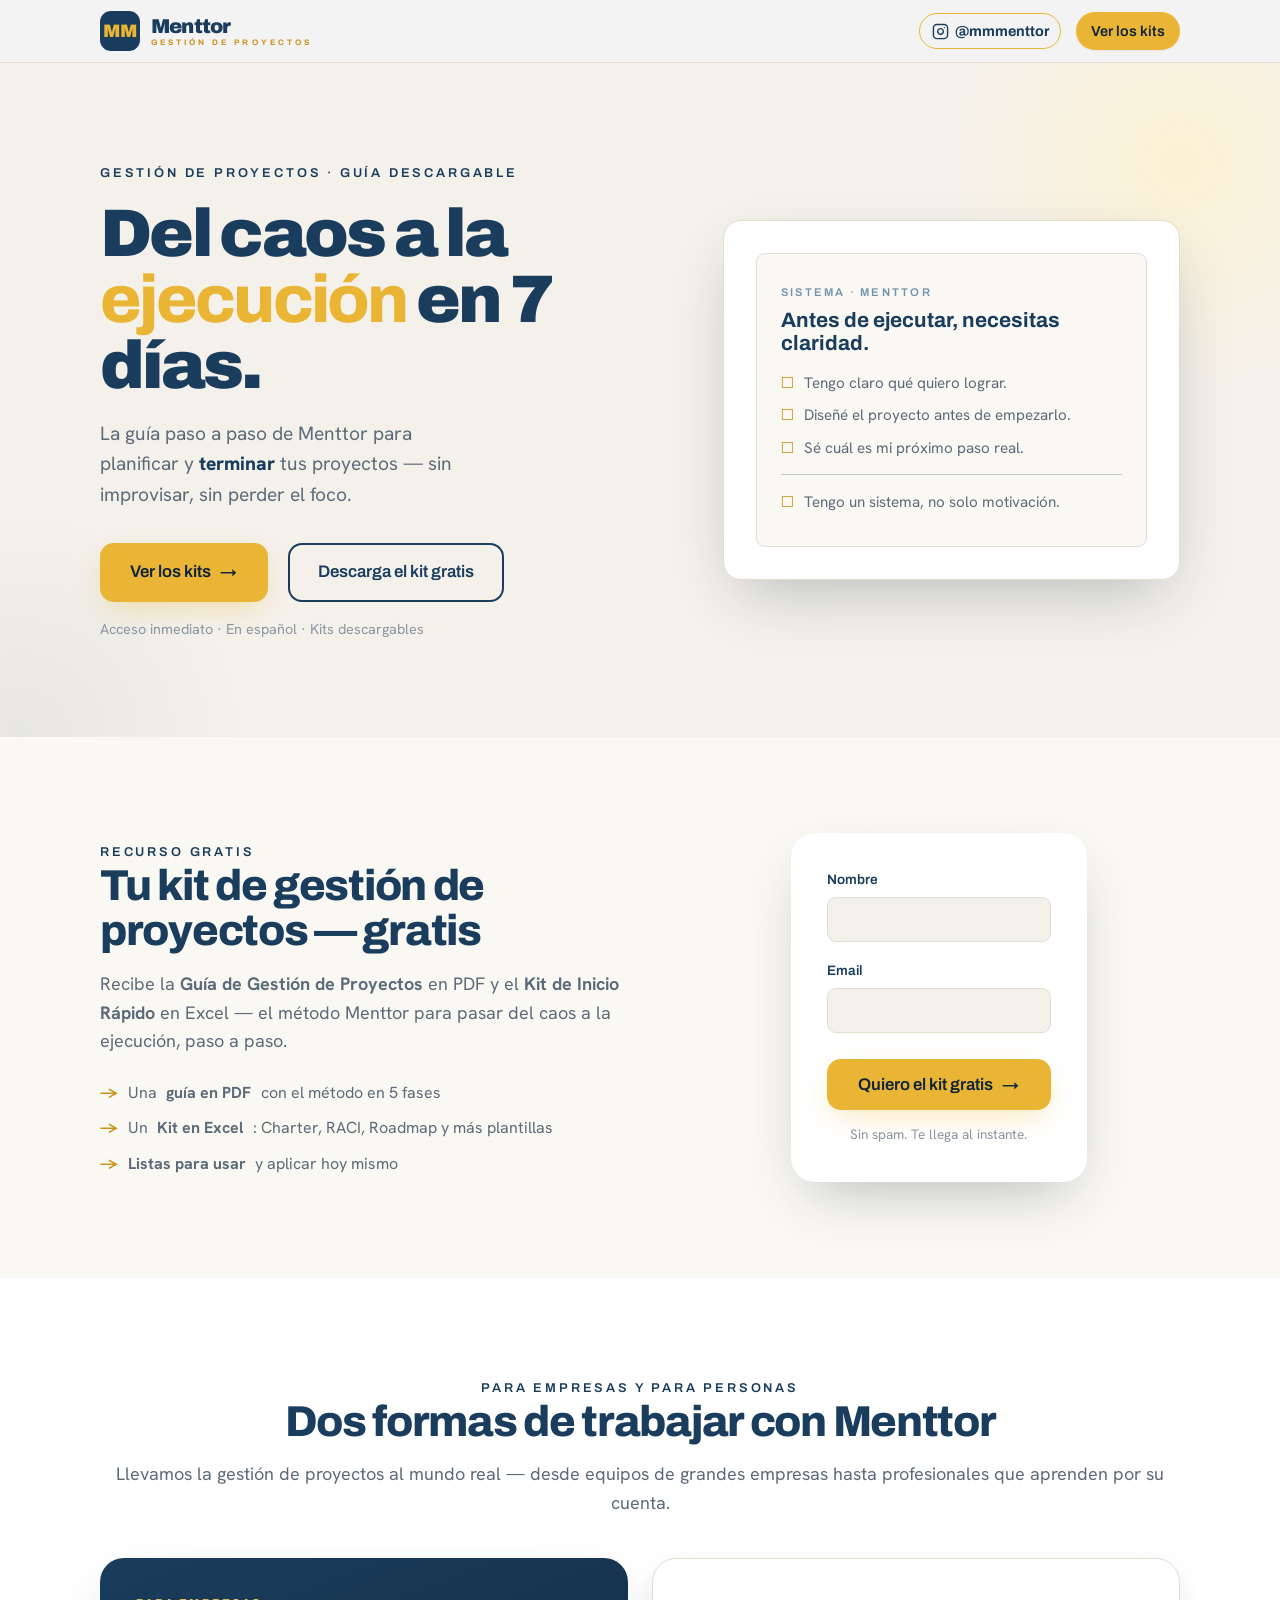
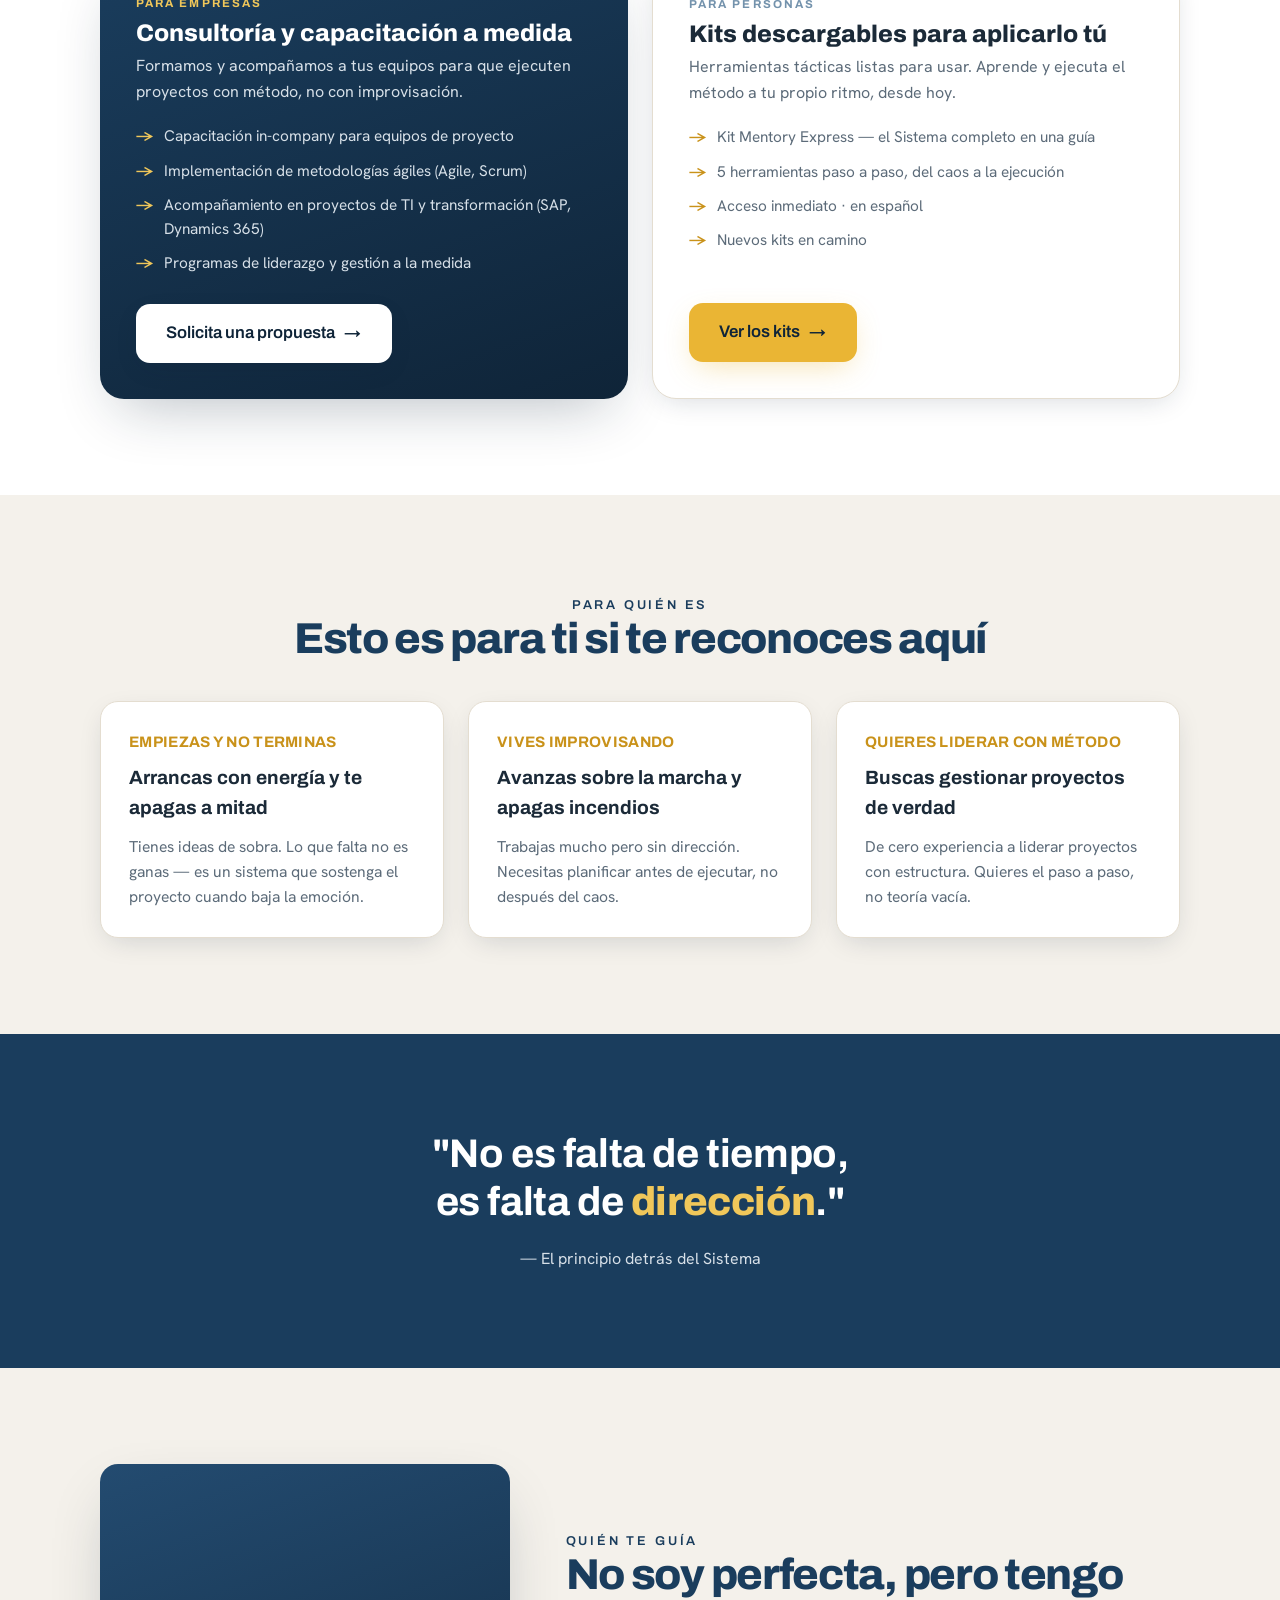
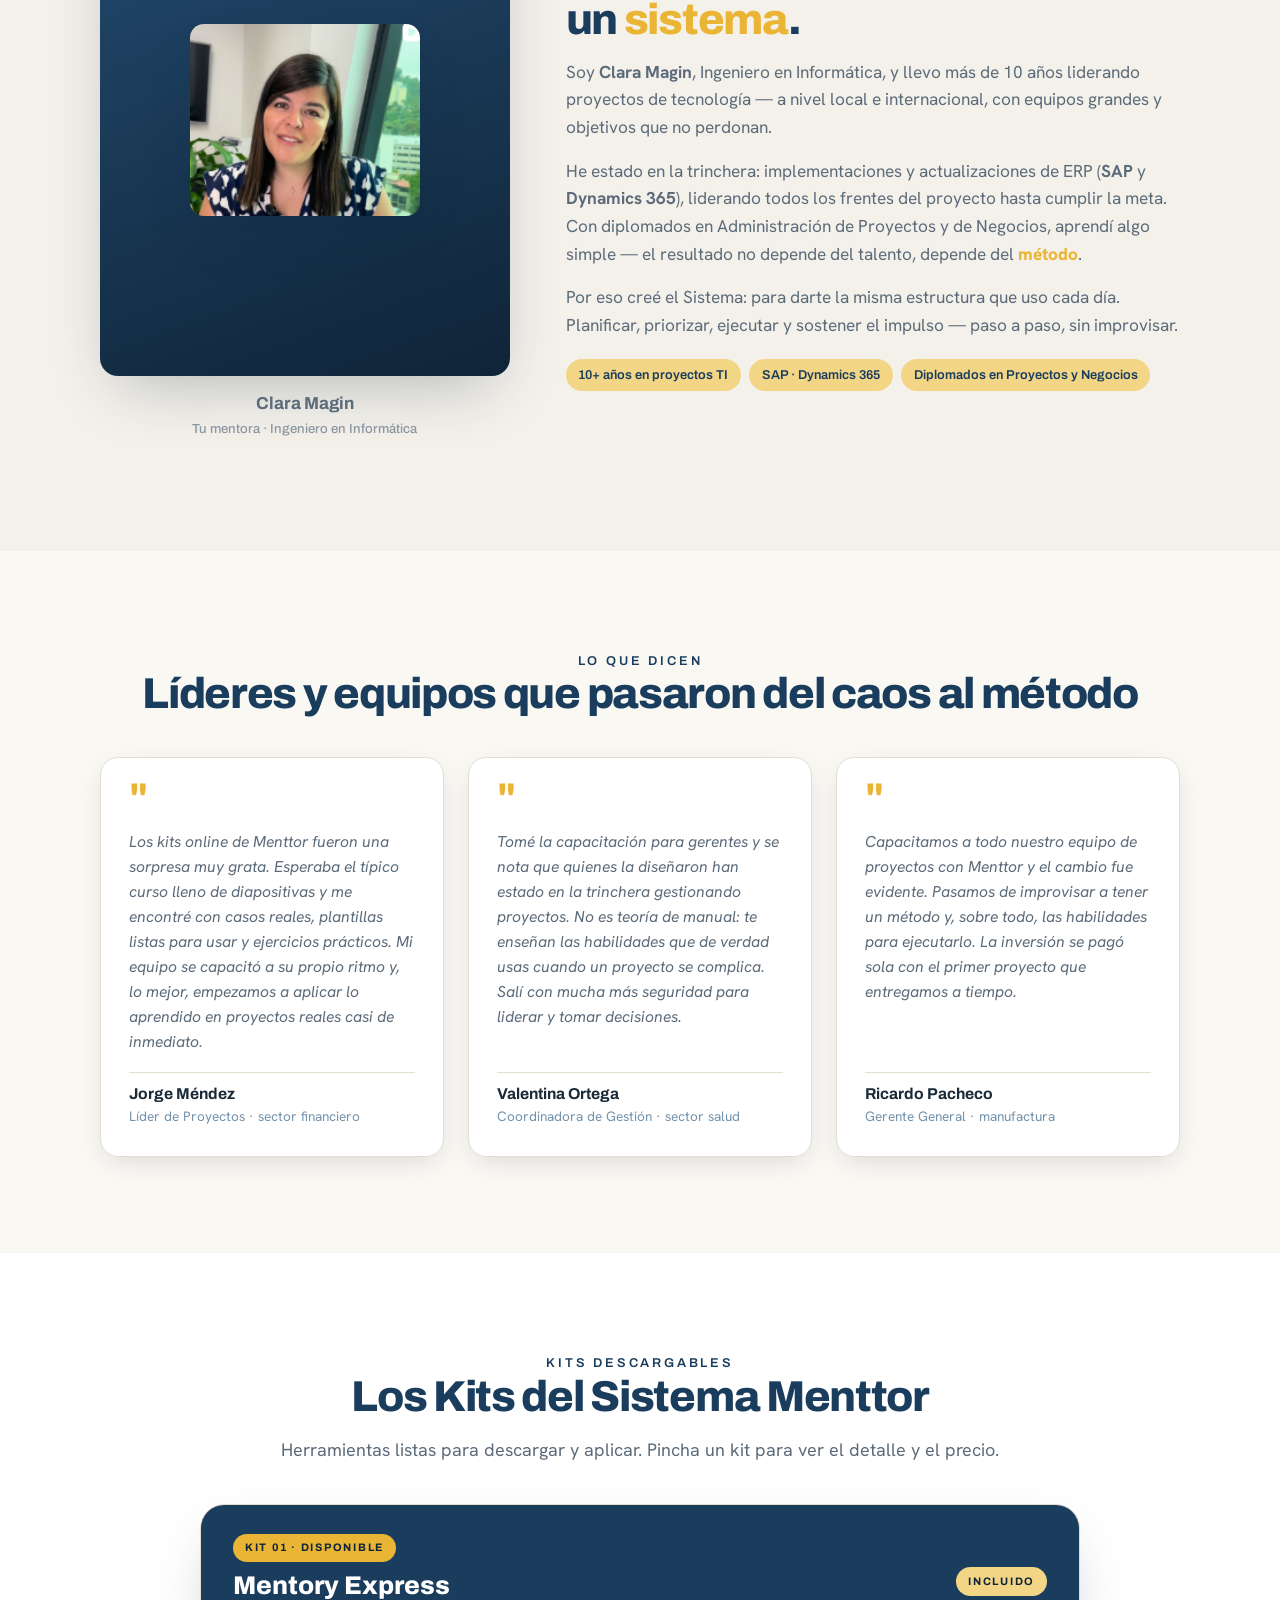
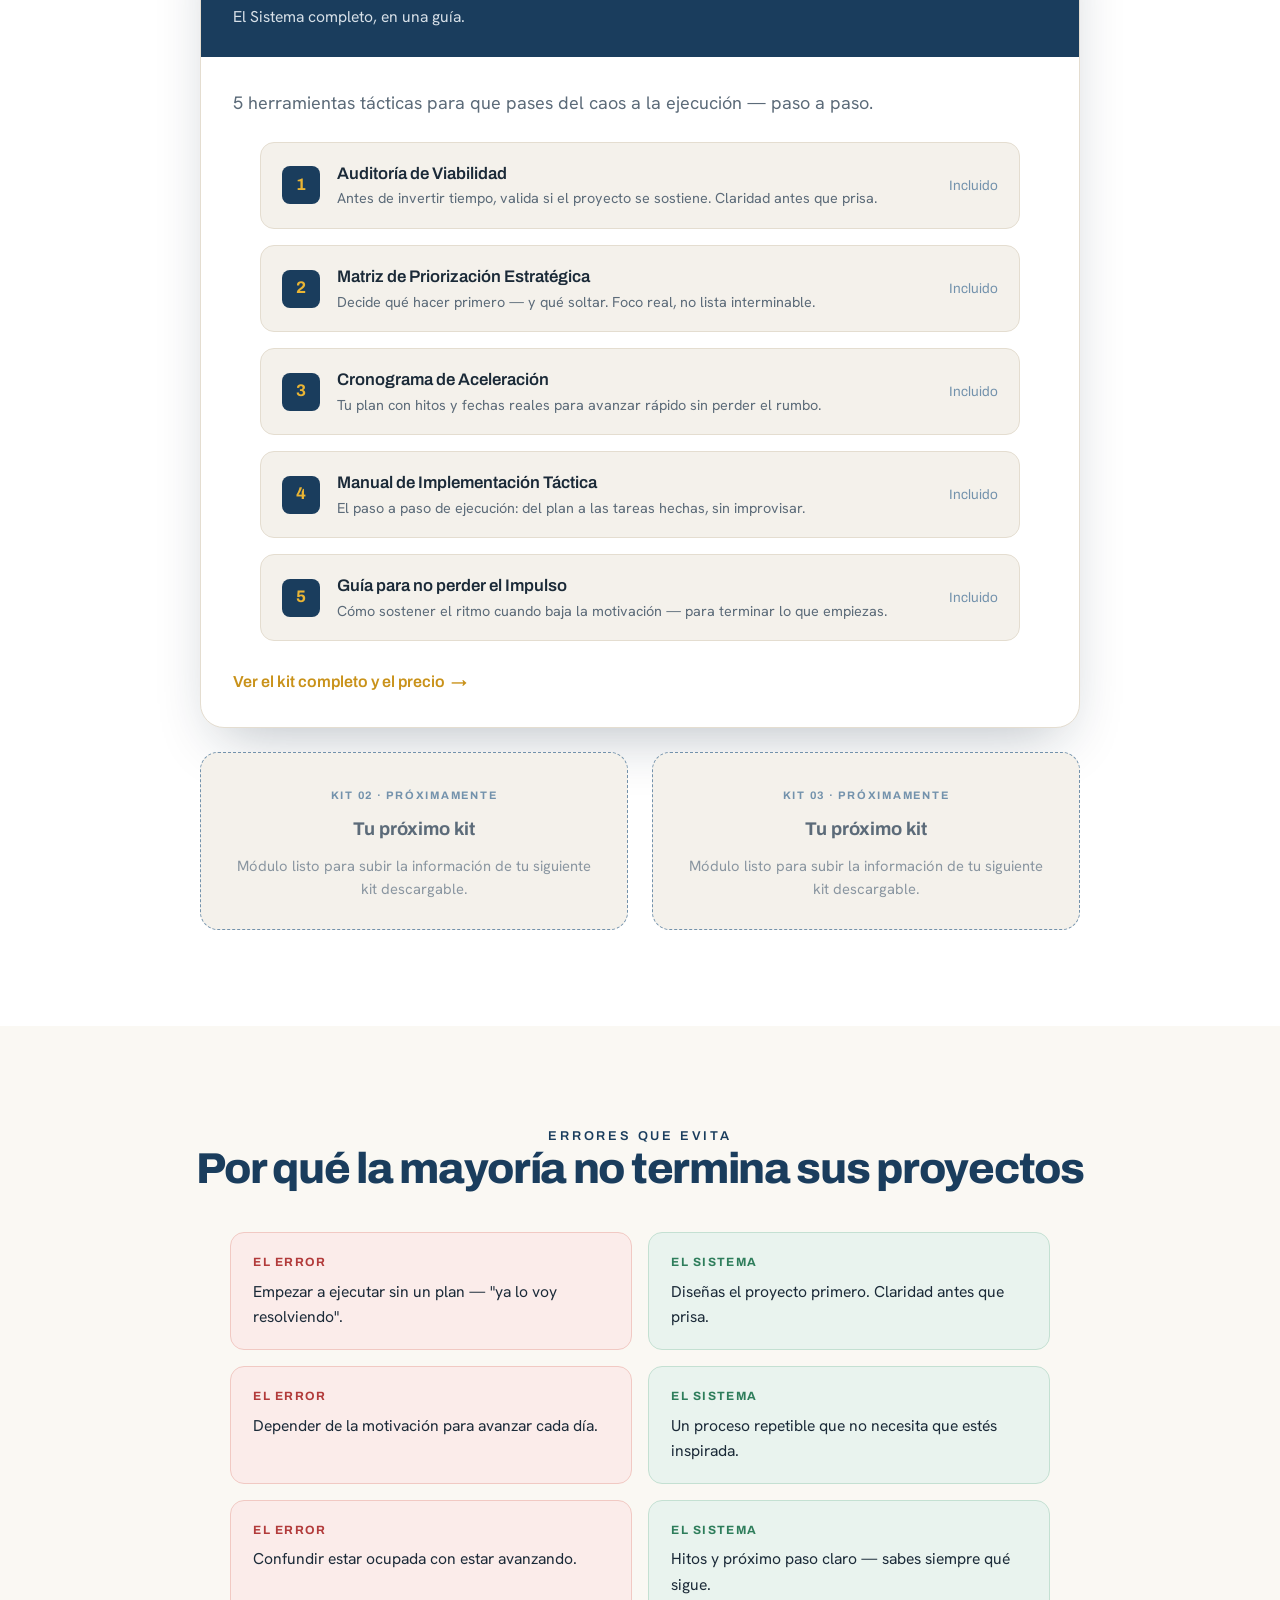
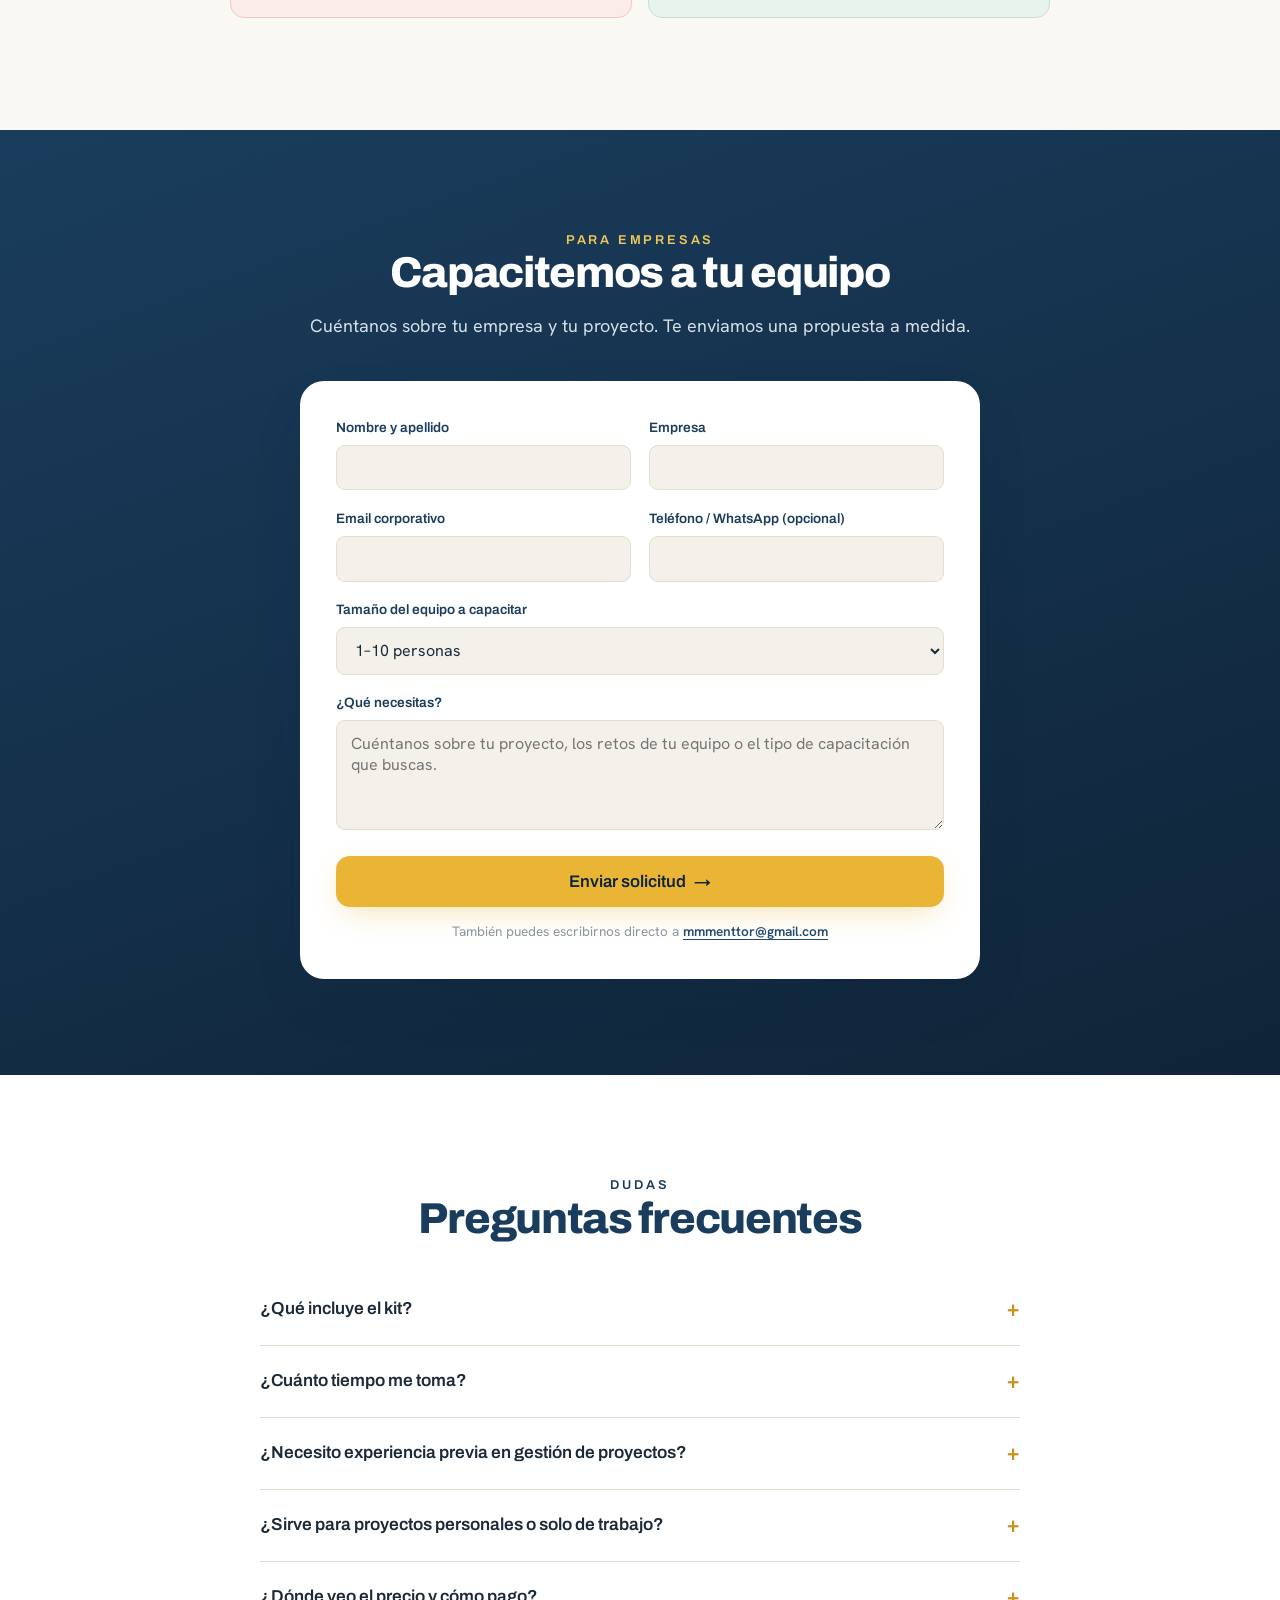
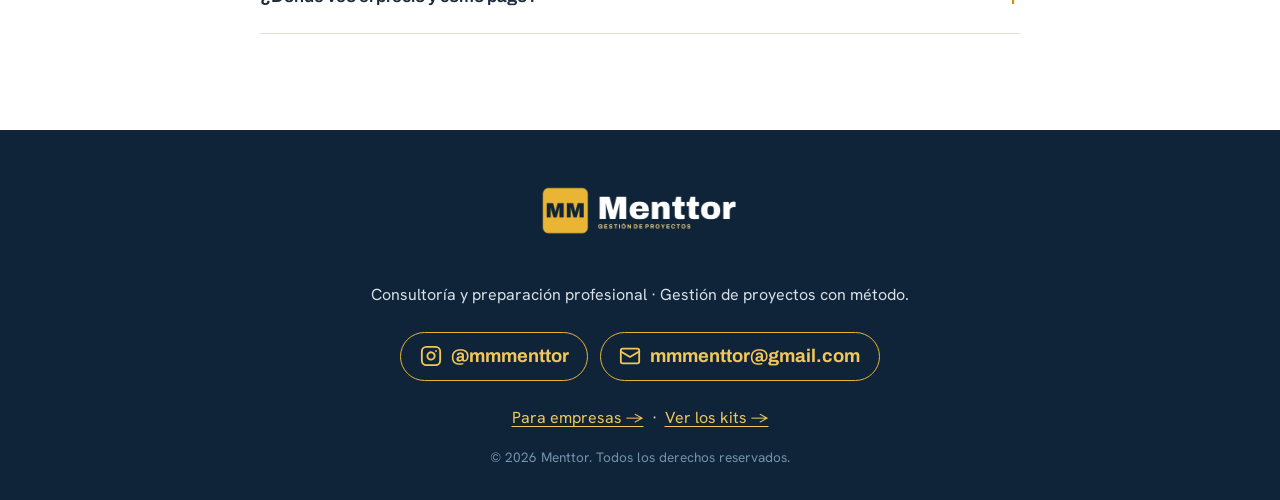
==== commit 4f0df0b7: "Footer: agrandar logo 20% (54px -> 65px)" ====
--- a/landing/index.html
+++ b/landing/index.html
@@ -355,7 +355,7 @@
 <footer>
   <div class="wrap">
     <a href="/" aria-label="Menttor — Gestión de proyectos" style="display:inline-block;margin-bottom:1rem;">
-      <img src="assets/menttor-logo-blanco.png" alt="Menttor — Gestión de proyectos" style="height:54px;width:auto;" />
+      <img src="assets/menttor-logo-blanco.png" alt="Menttor — Gestión de proyectos" style="height:65px;width:auto;" />
     </a>
     <p>Consultoría y preparación profesional · Gestión de proyectos con método.</p>
     <div style="display:flex;gap:.75rem;justify-content:center;flex-wrap:wrap;margin-top:1.5rem;">
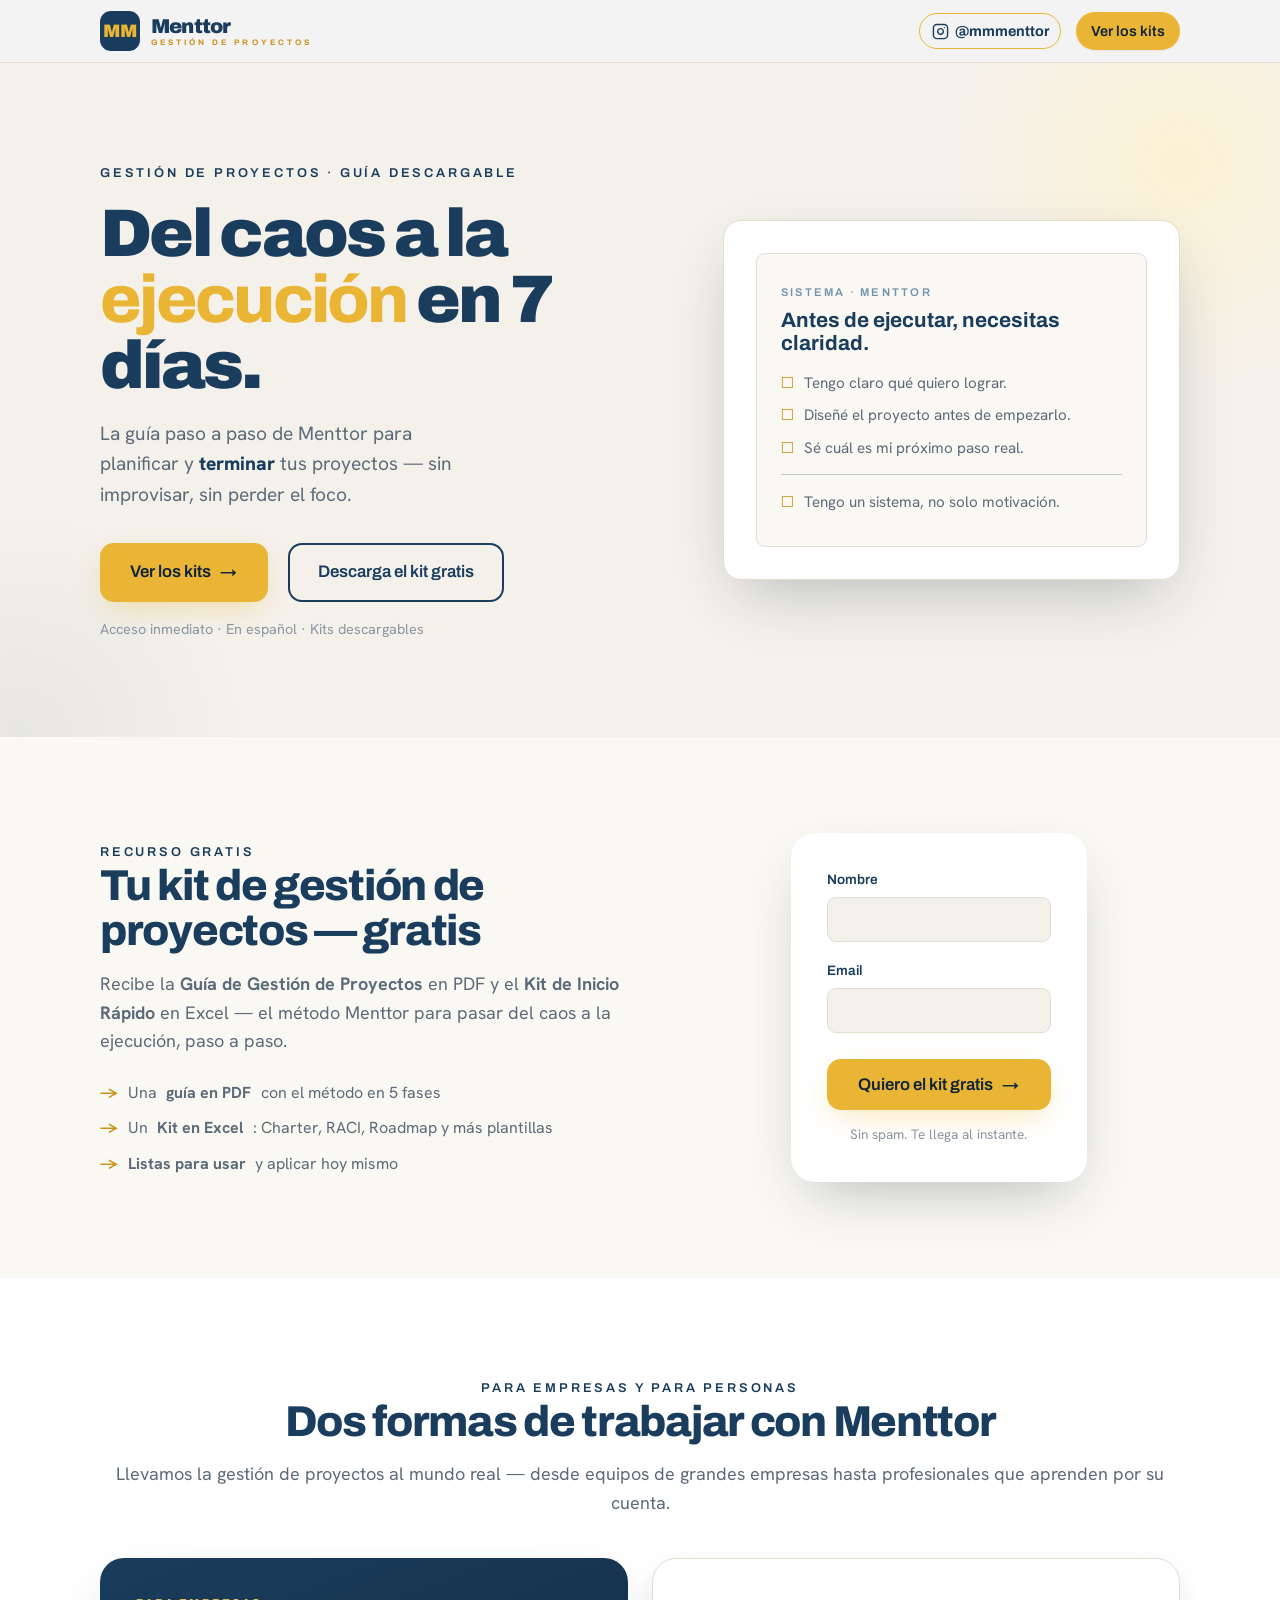
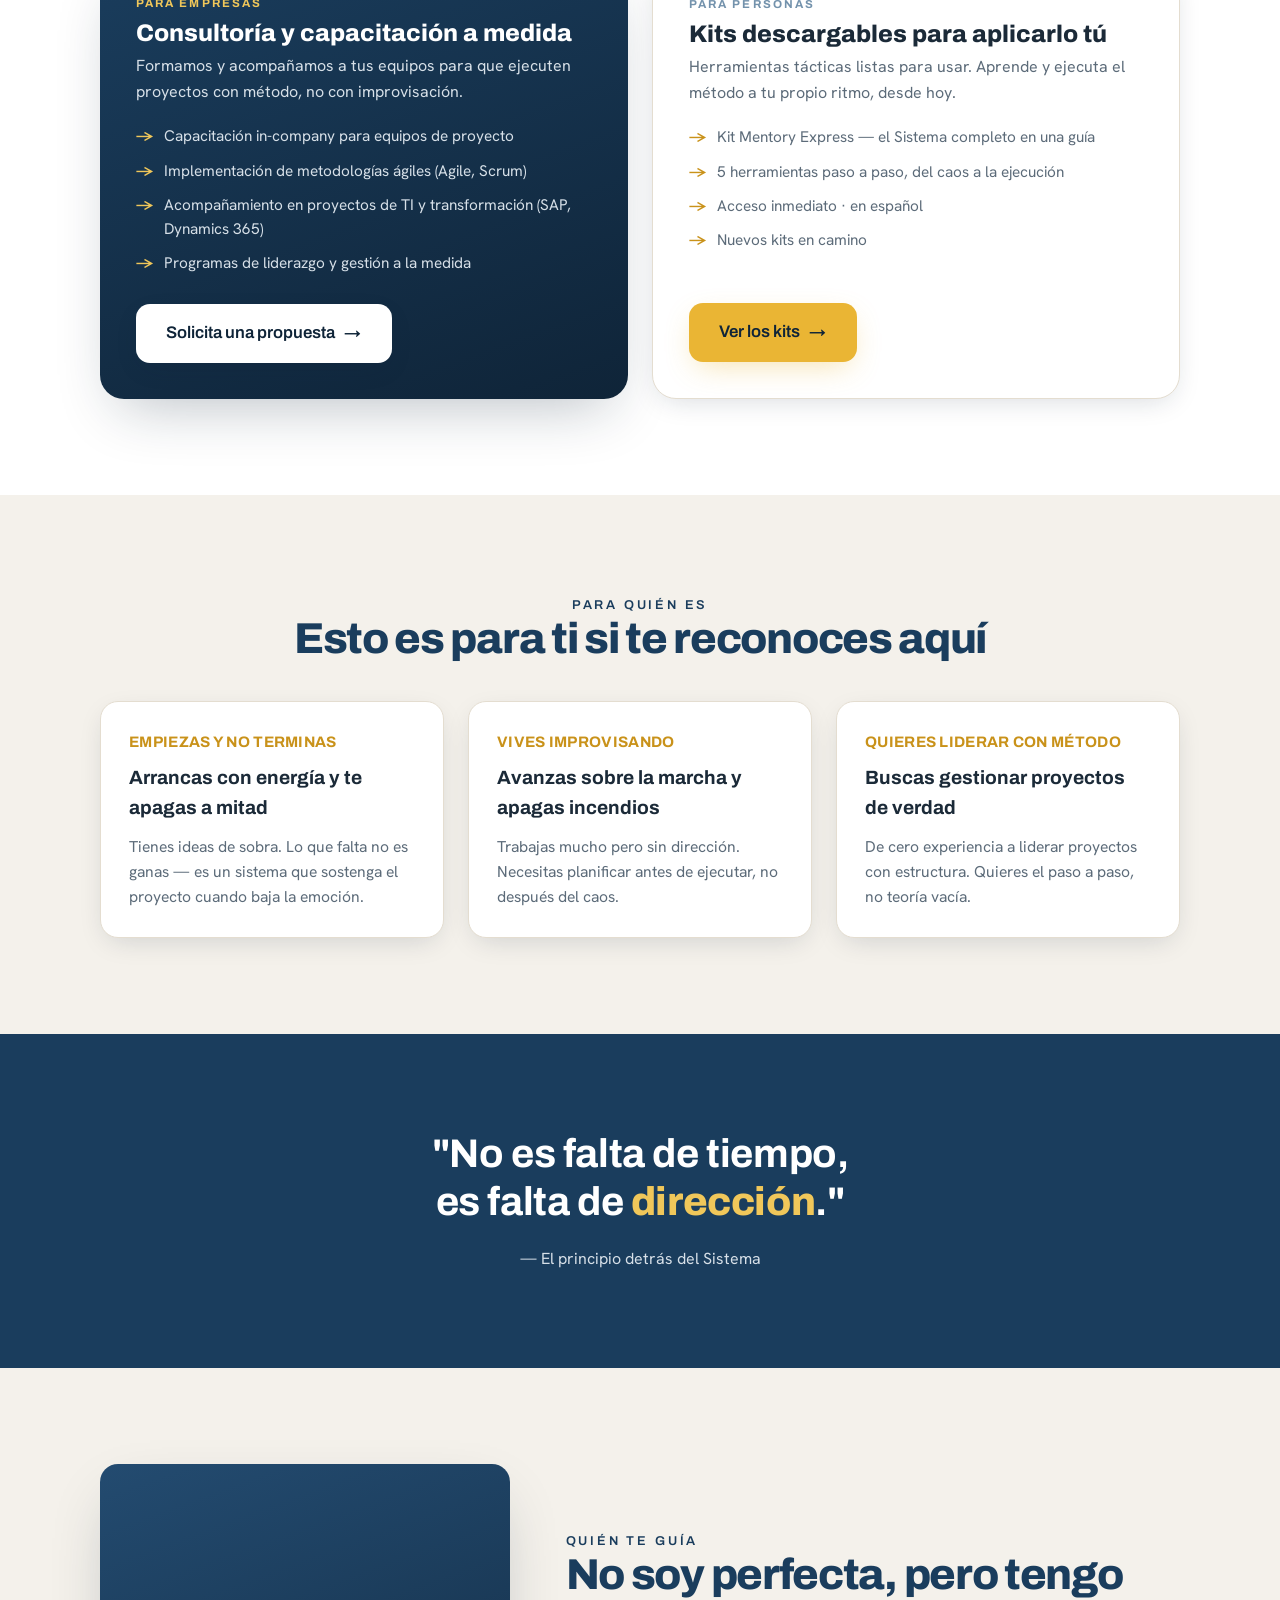
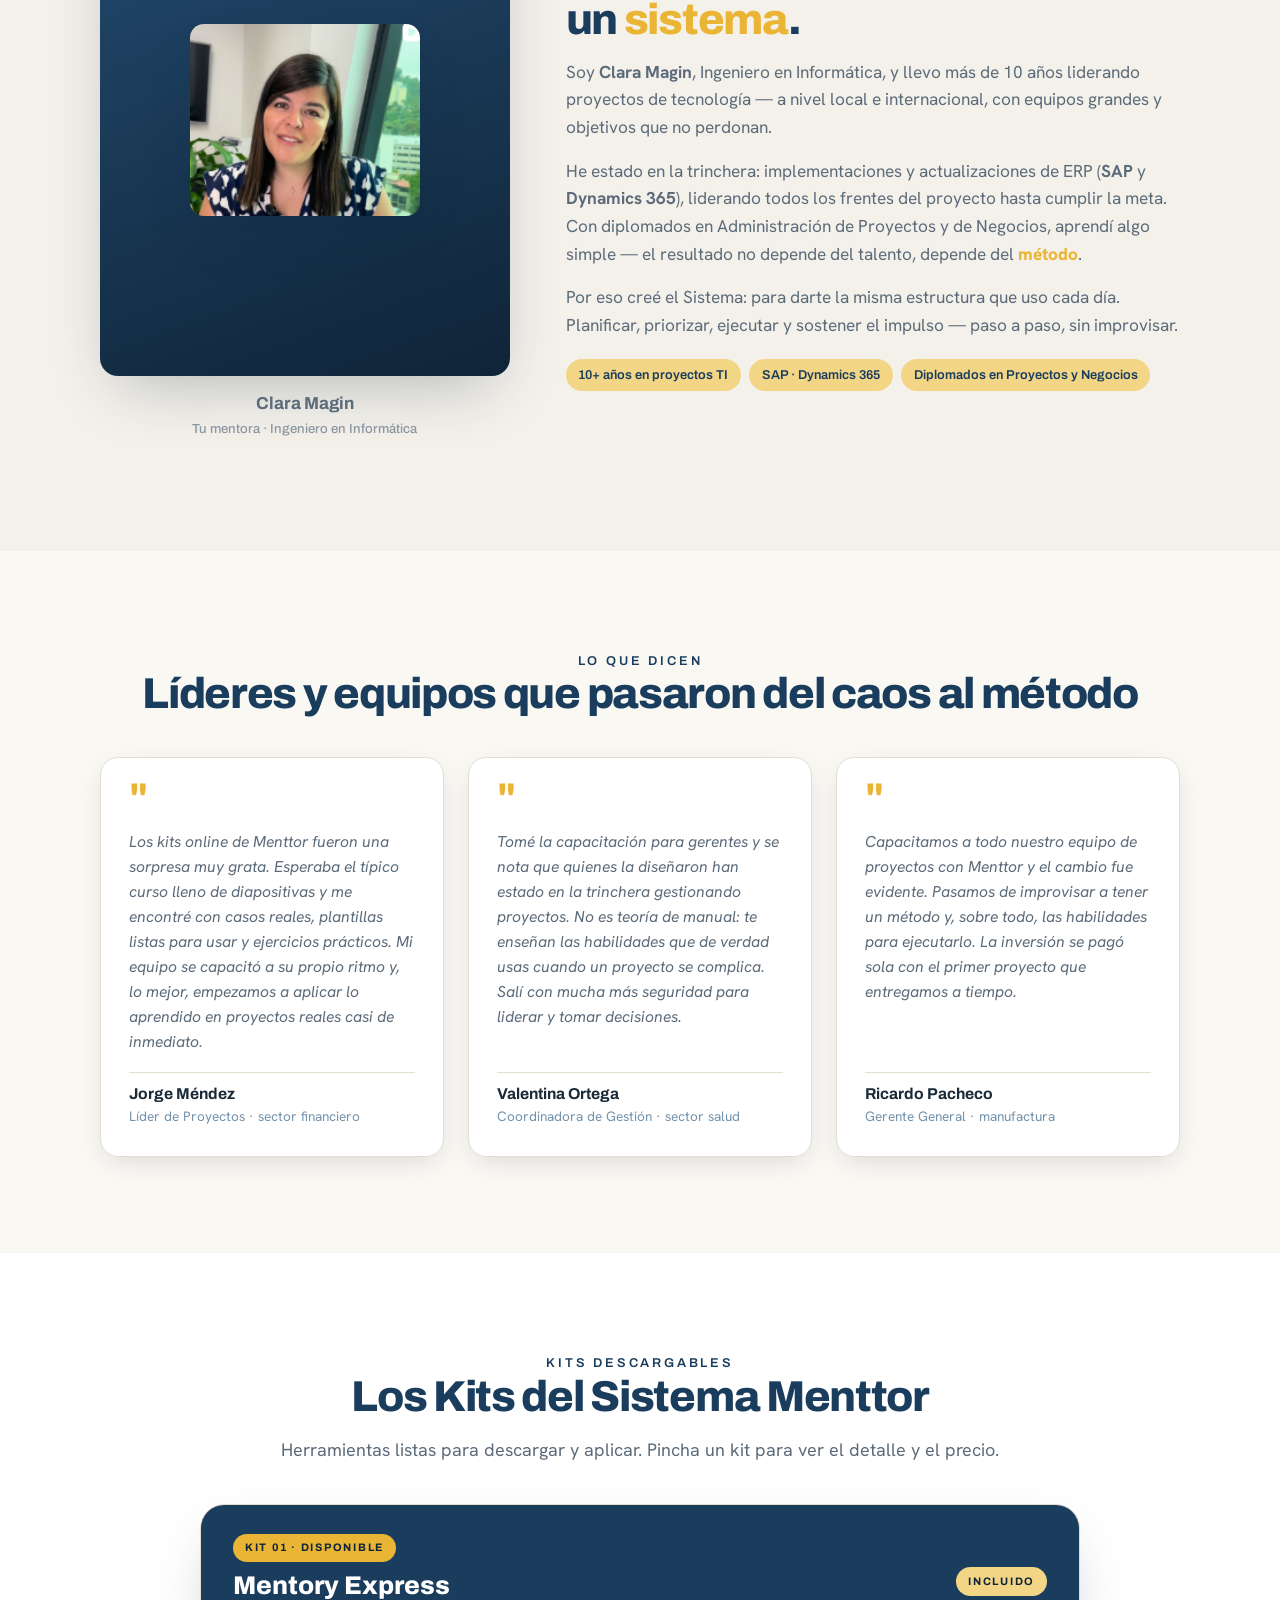
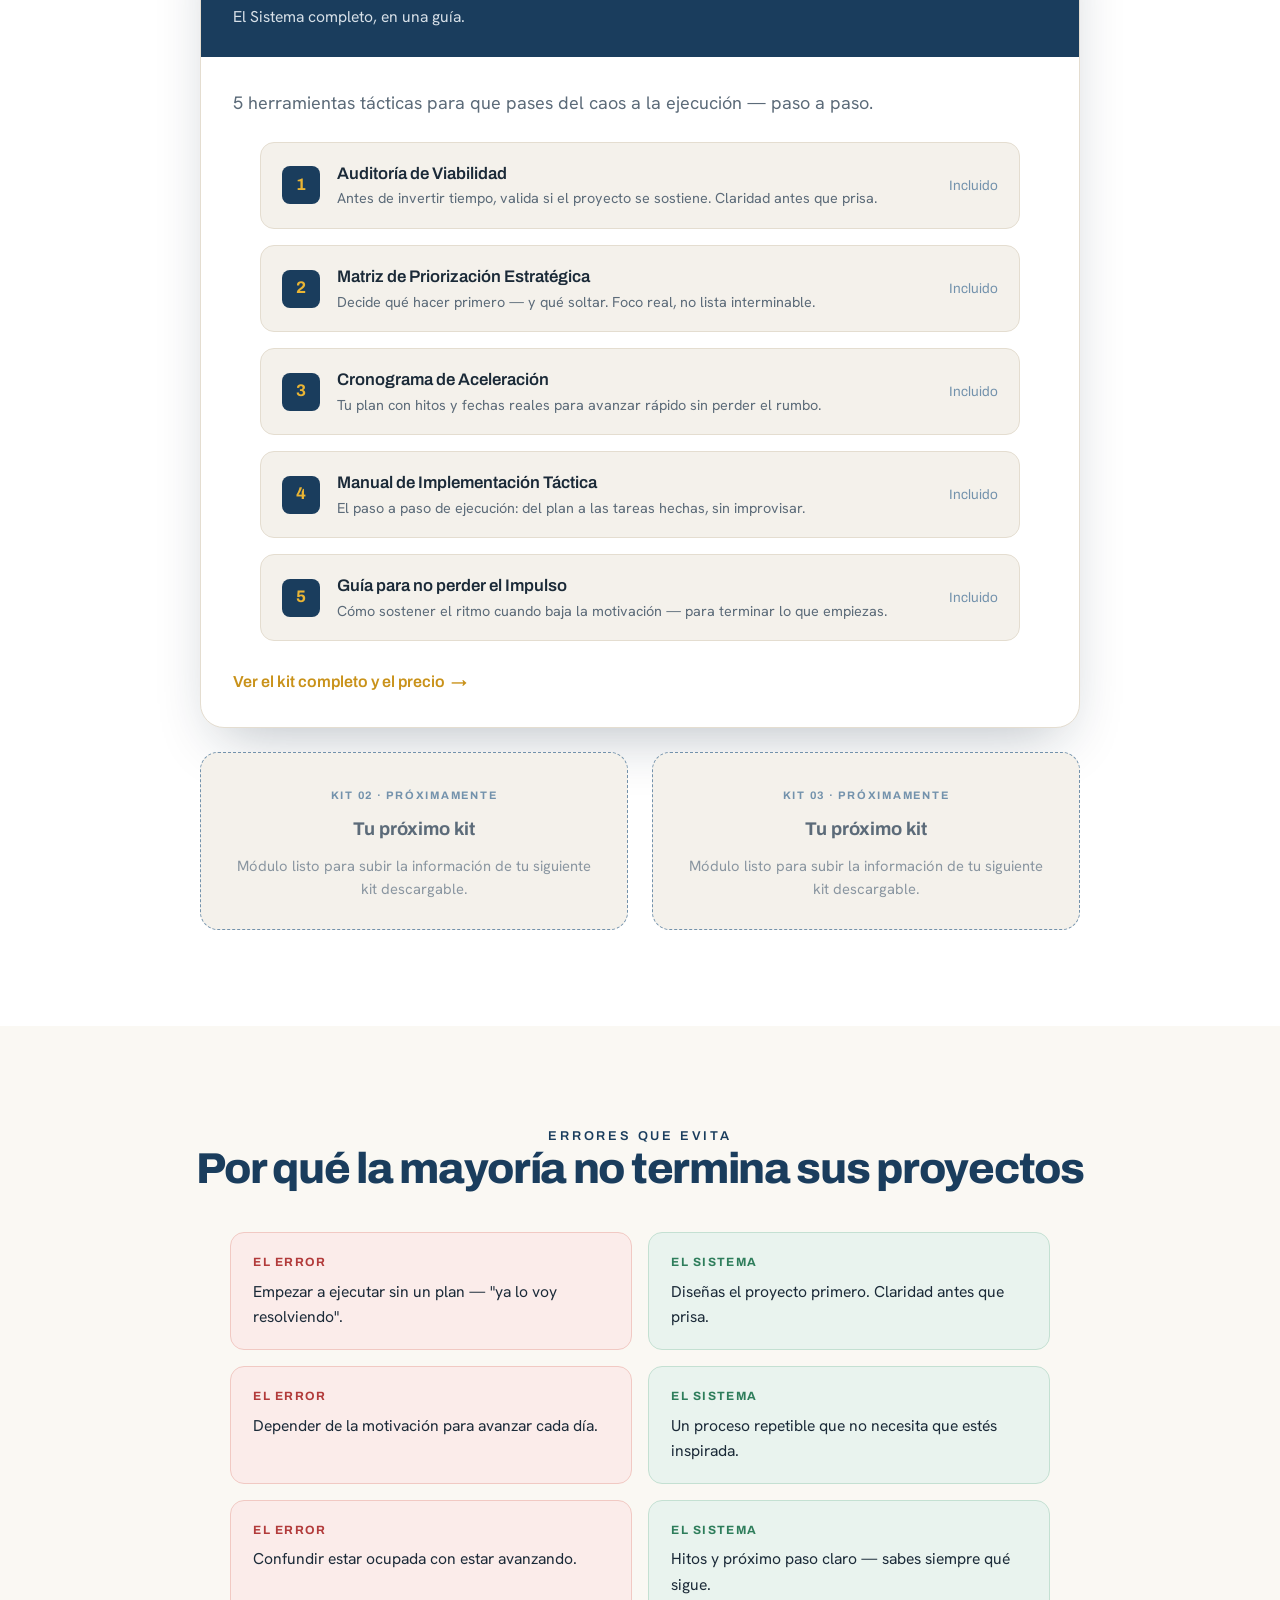
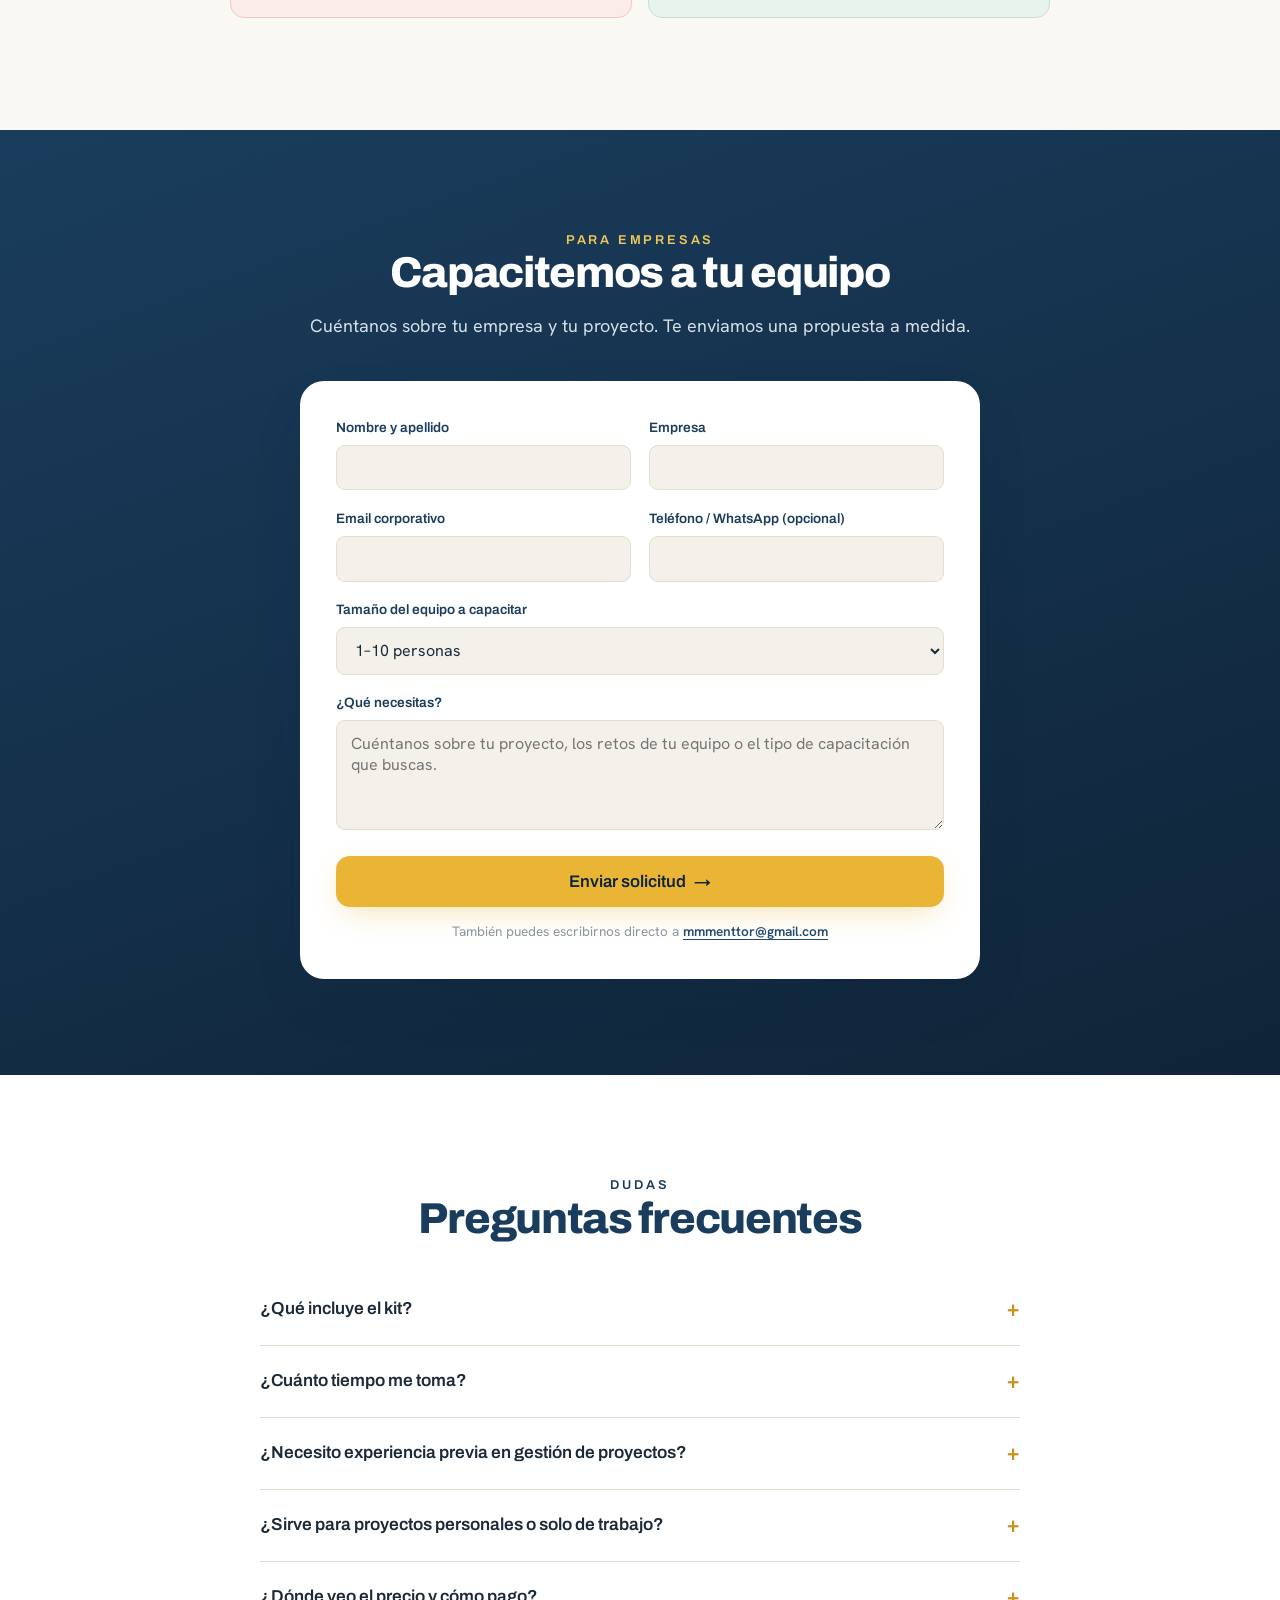
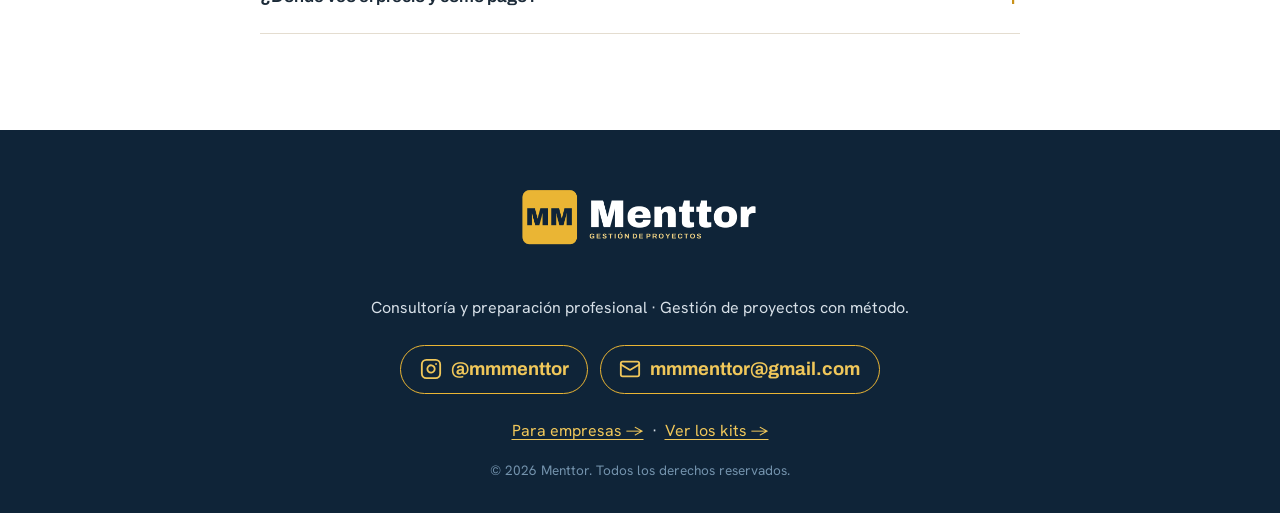
==== commit 8d1ccc69: "Footer: agrandar logo otro 20% (65px -> 78px)" ====
--- a/landing/index.html
+++ b/landing/index.html
@@ -355,7 +355,7 @@
 <footer>
   <div class="wrap">
     <a href="/" aria-label="Menttor — Gestión de proyectos" style="display:inline-block;margin-bottom:1rem;">
-      <img src="assets/menttor-logo-blanco.png" alt="Menttor — Gestión de proyectos" style="height:65px;width:auto;" />
+      <img src="assets/menttor-logo-blanco.png" alt="Menttor — Gestión de proyectos" style="height:78px;width:auto;" />
     </a>
     <p>Consultoría y preparación profesional · Gestión de proyectos con método.</p>
     <div style="display:flex;gap:.75rem;justify-content:center;flex-wrap:wrap;margin-top:1.5rem;">
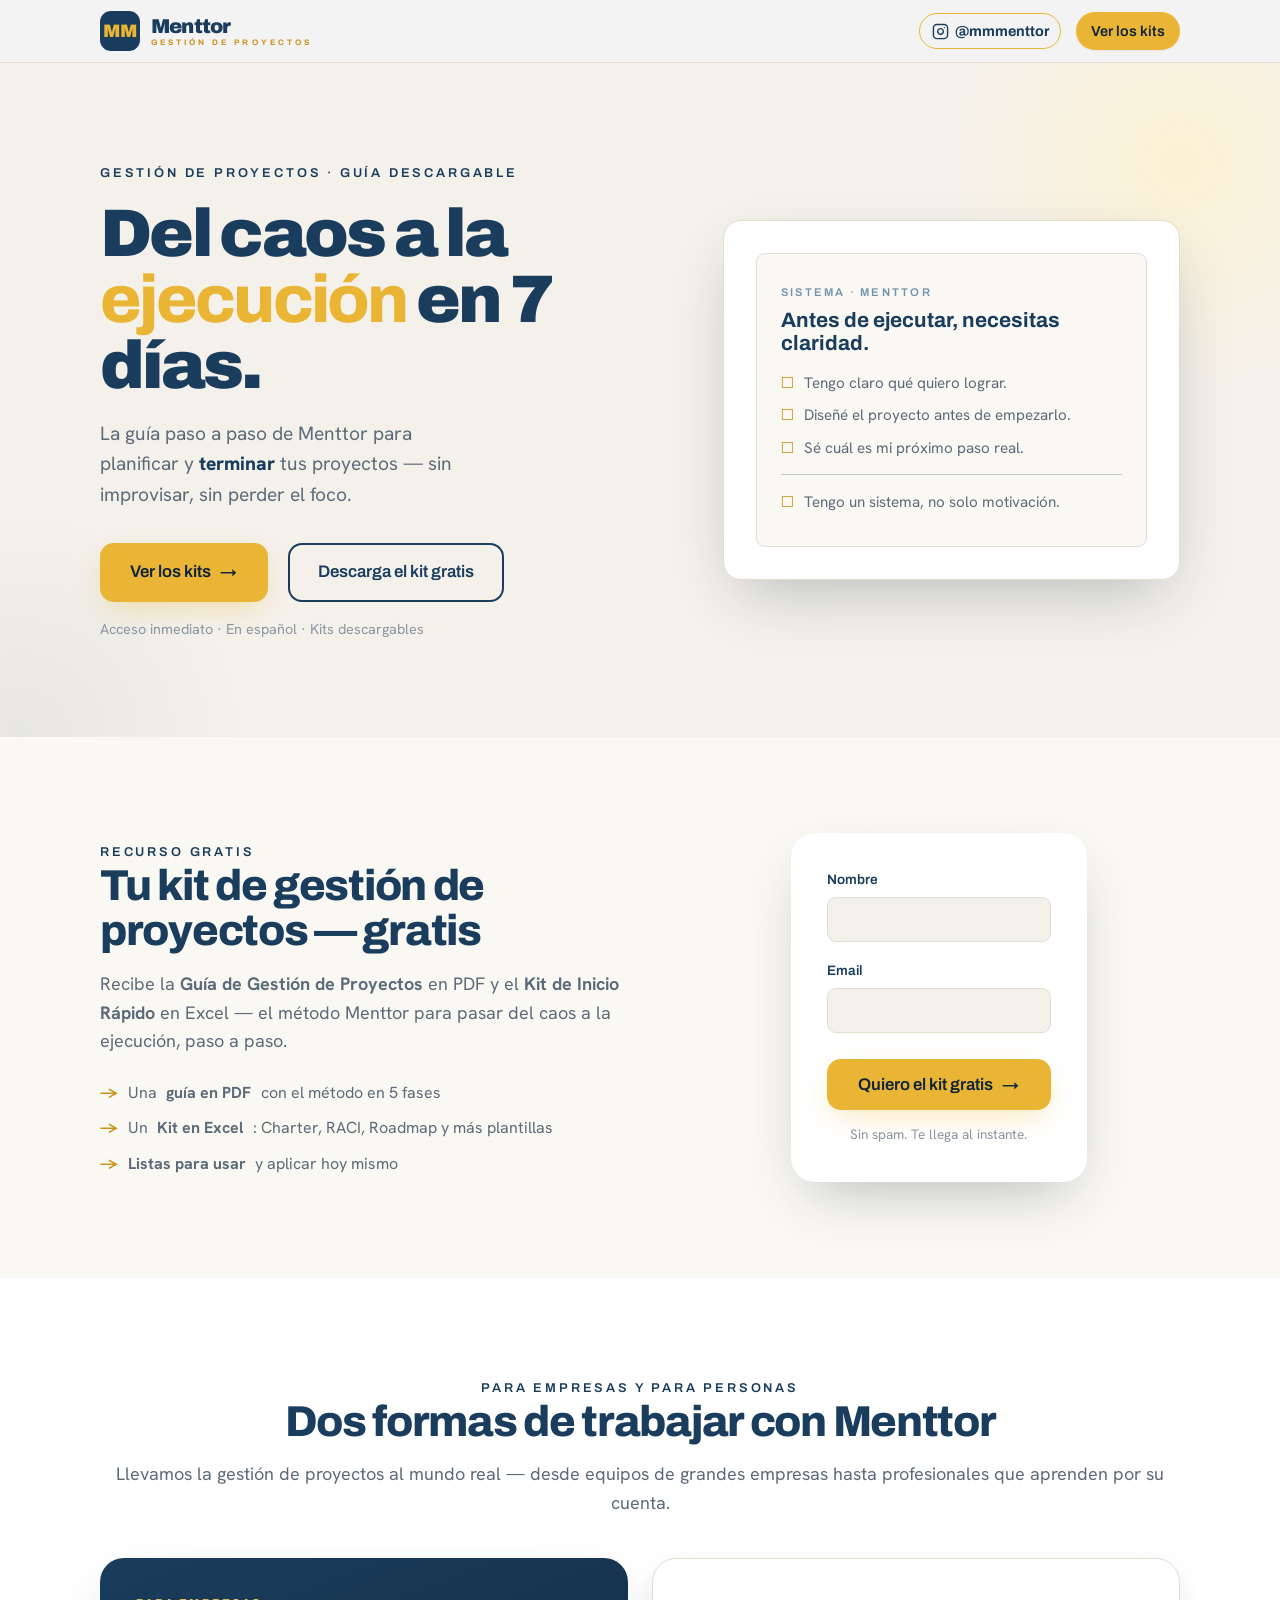
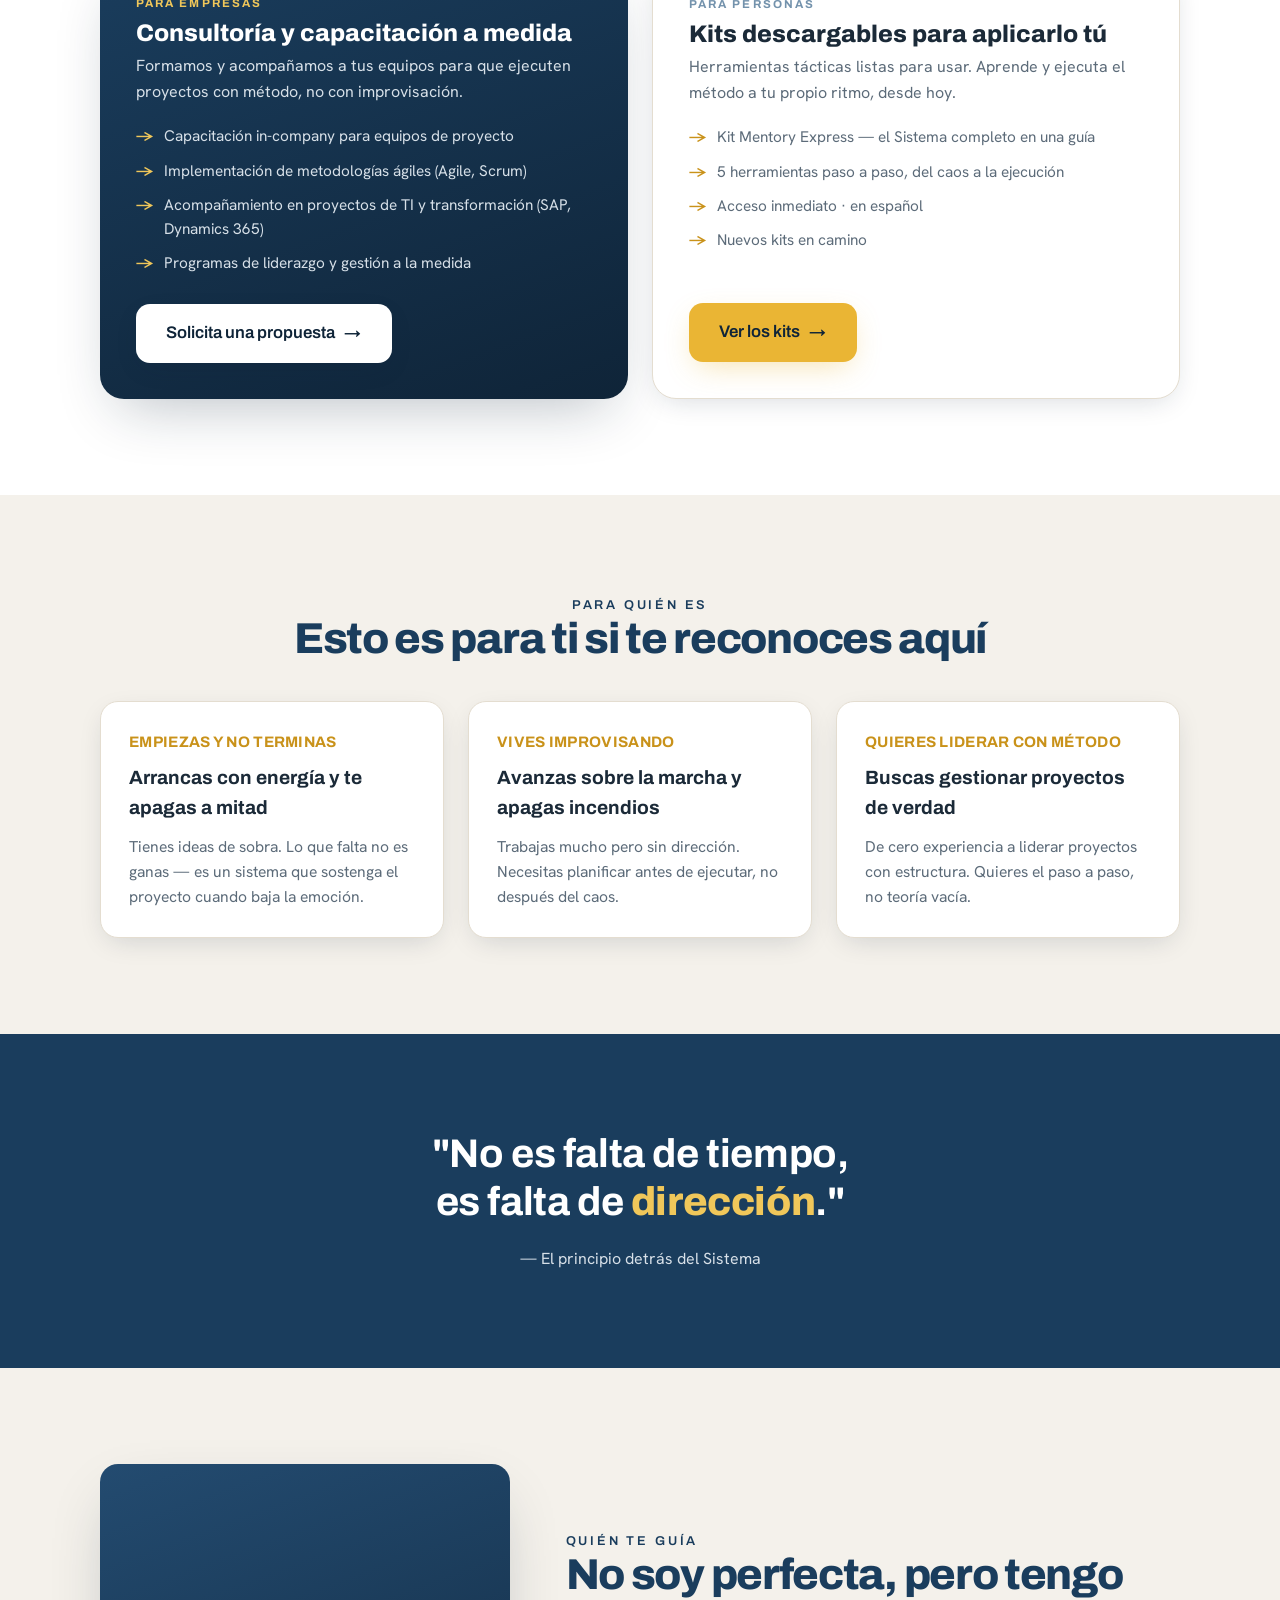
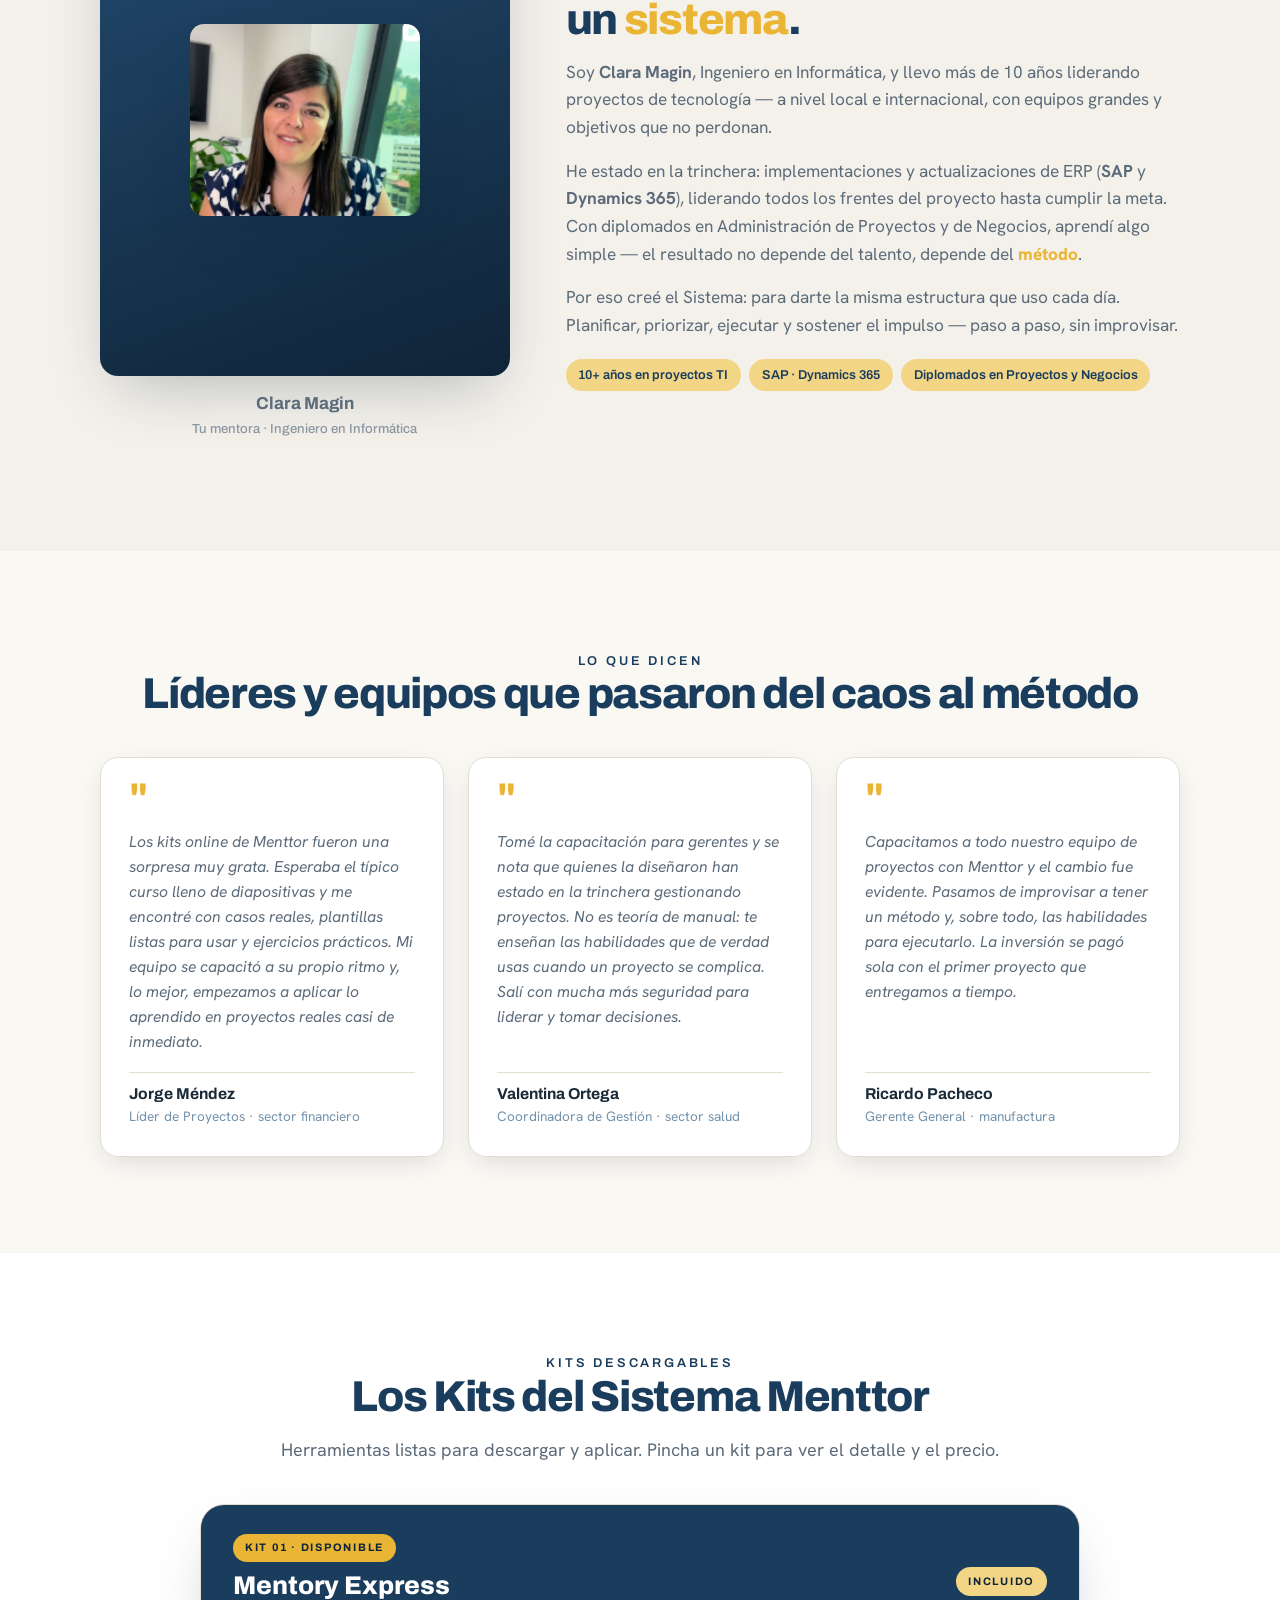
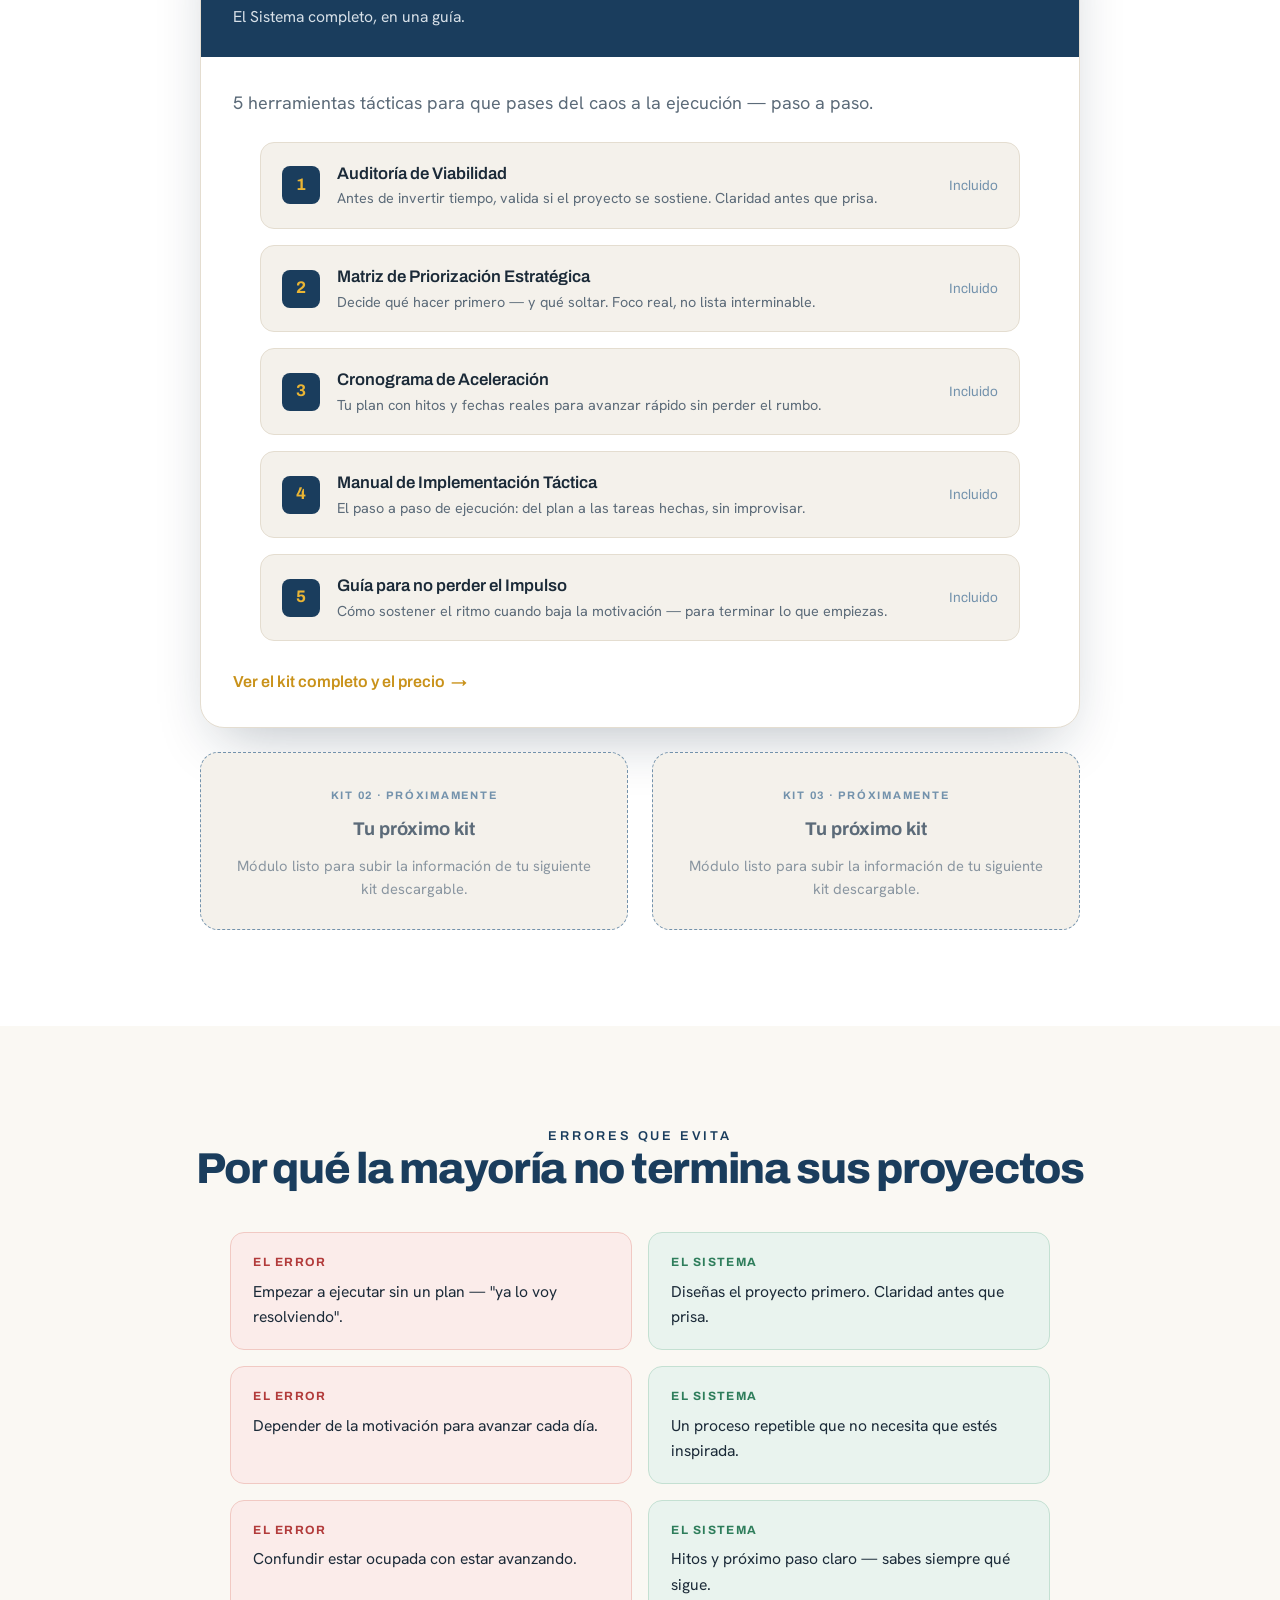
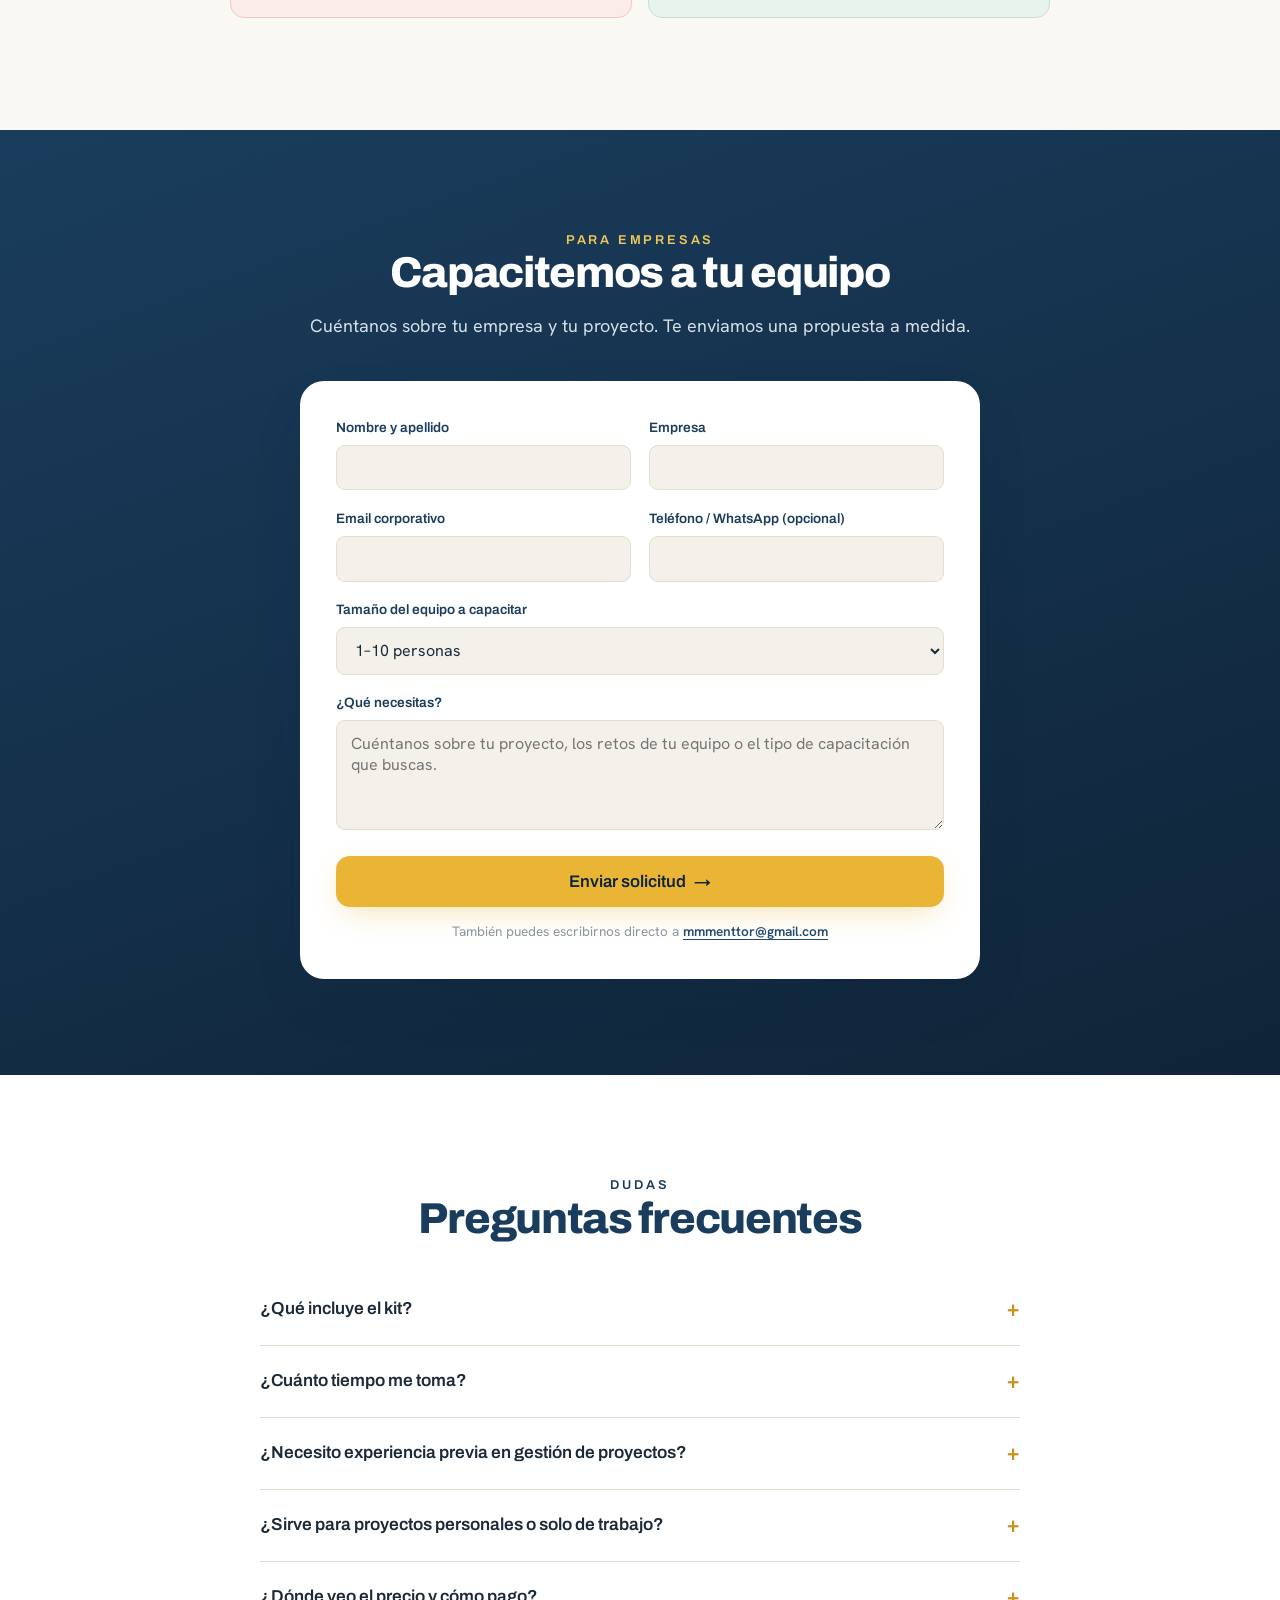
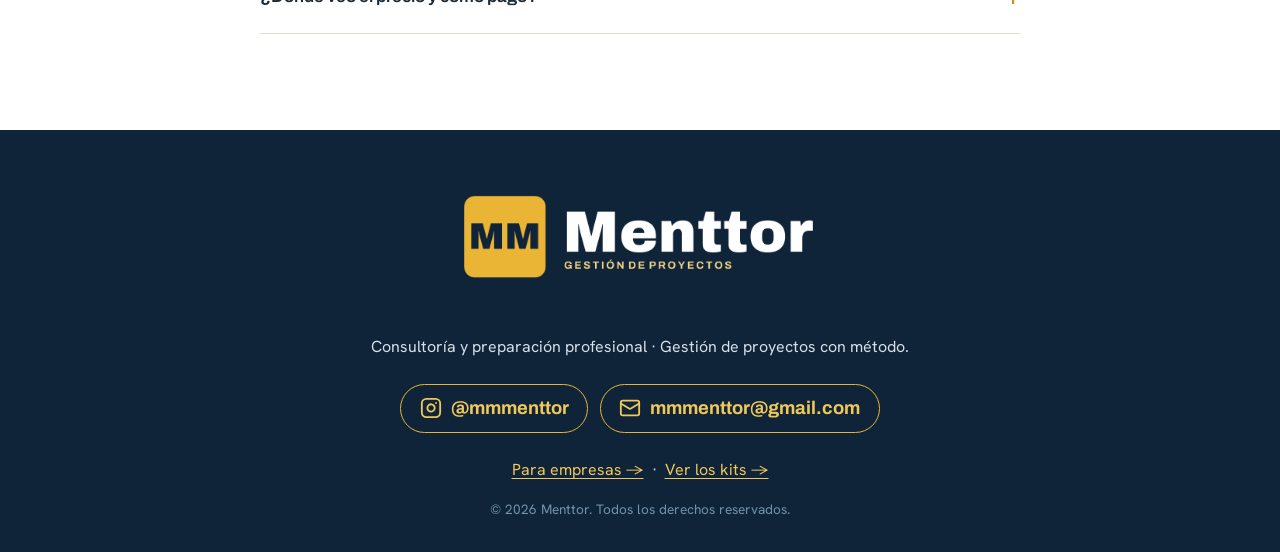
==== commit ab8c17e8: "Footer: agrandar logo 50% (78px -> 117px)" ====
--- a/landing/index.html
+++ b/landing/index.html
@@ -355,7 +355,7 @@
 <footer>
   <div class="wrap">
     <a href="/" aria-label="Menttor — Gestión de proyectos" style="display:inline-block;margin-bottom:1rem;">
-      <img src="assets/menttor-logo-blanco.png" alt="Menttor — Gestión de proyectos" style="height:78px;width:auto;" />
+      <img src="assets/menttor-logo-blanco.png" alt="Menttor — Gestión de proyectos" style="height:117px;width:auto;" />
     </a>
     <p>Consultoría y preparación profesional · Gestión de proyectos con método.</p>
     <div style="display:flex;gap:.75rem;justify-content:center;flex-wrap:wrap;margin-top:1.5rem;">
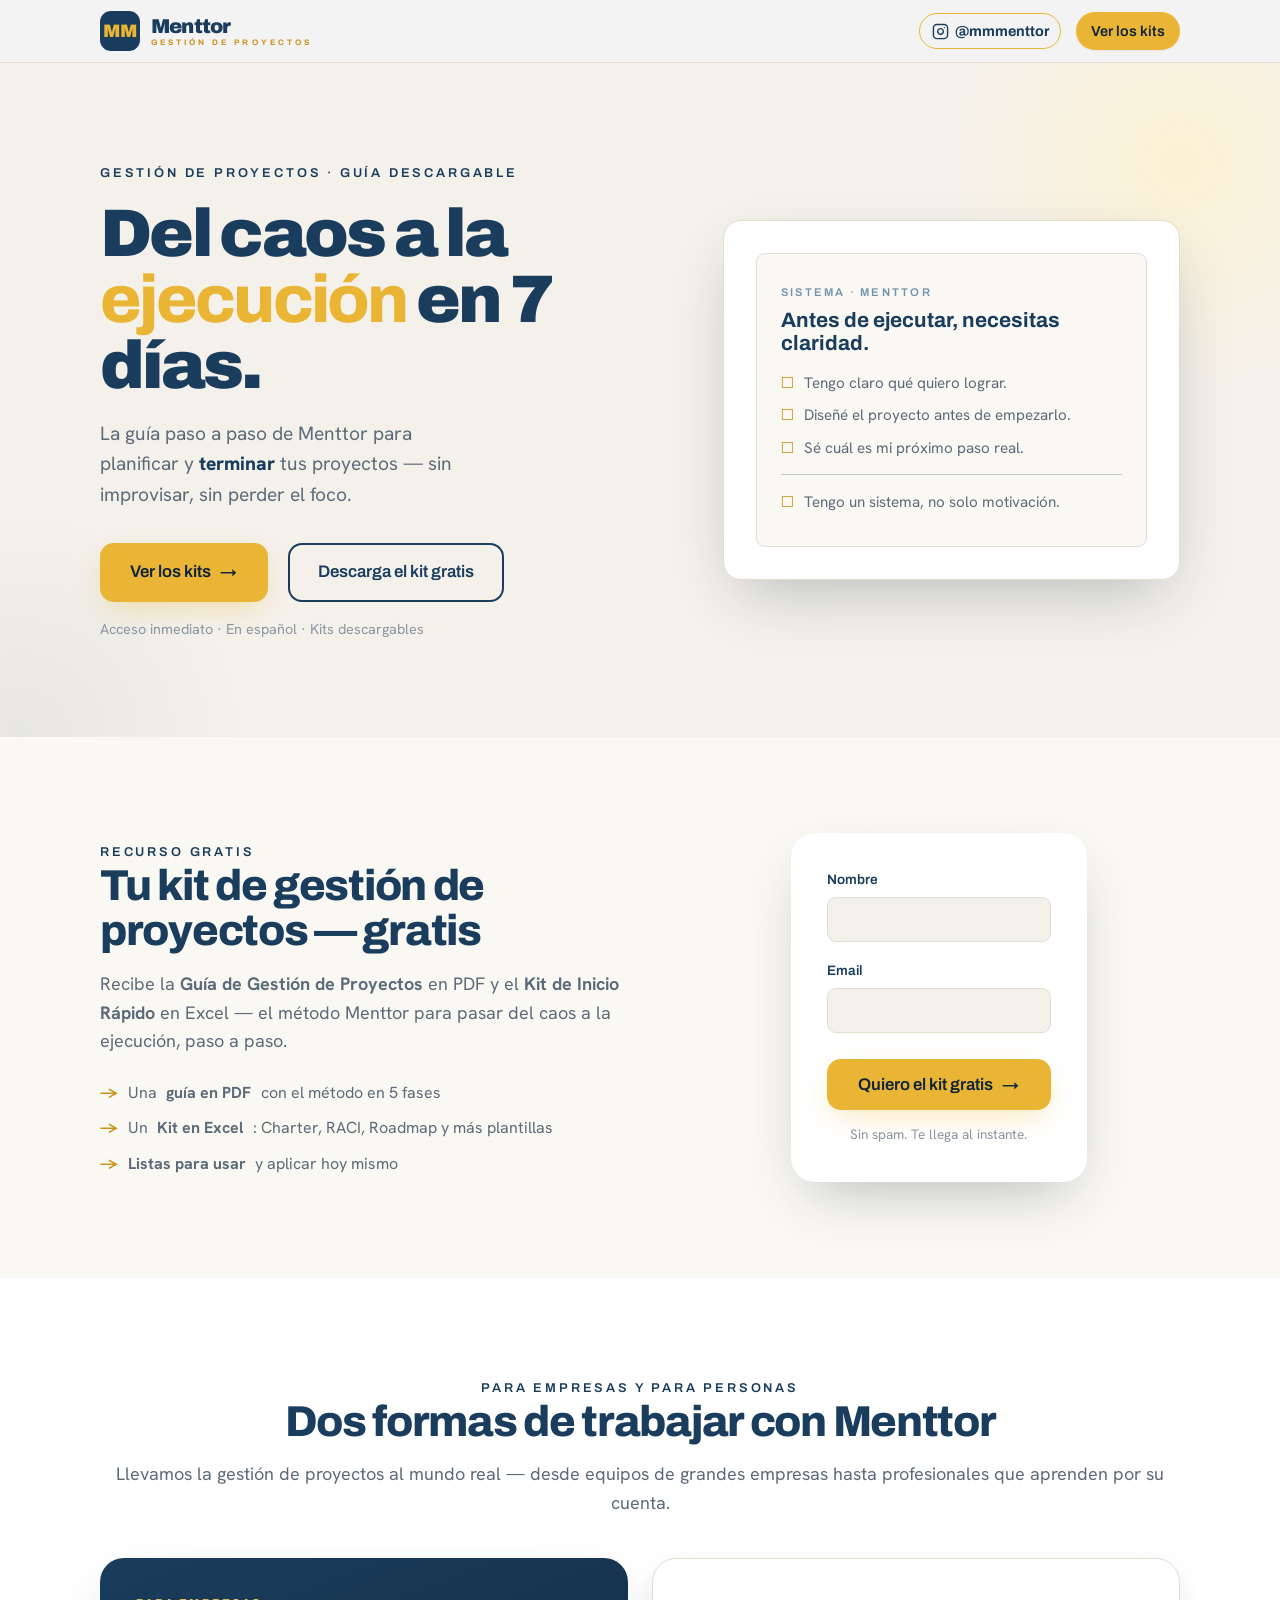
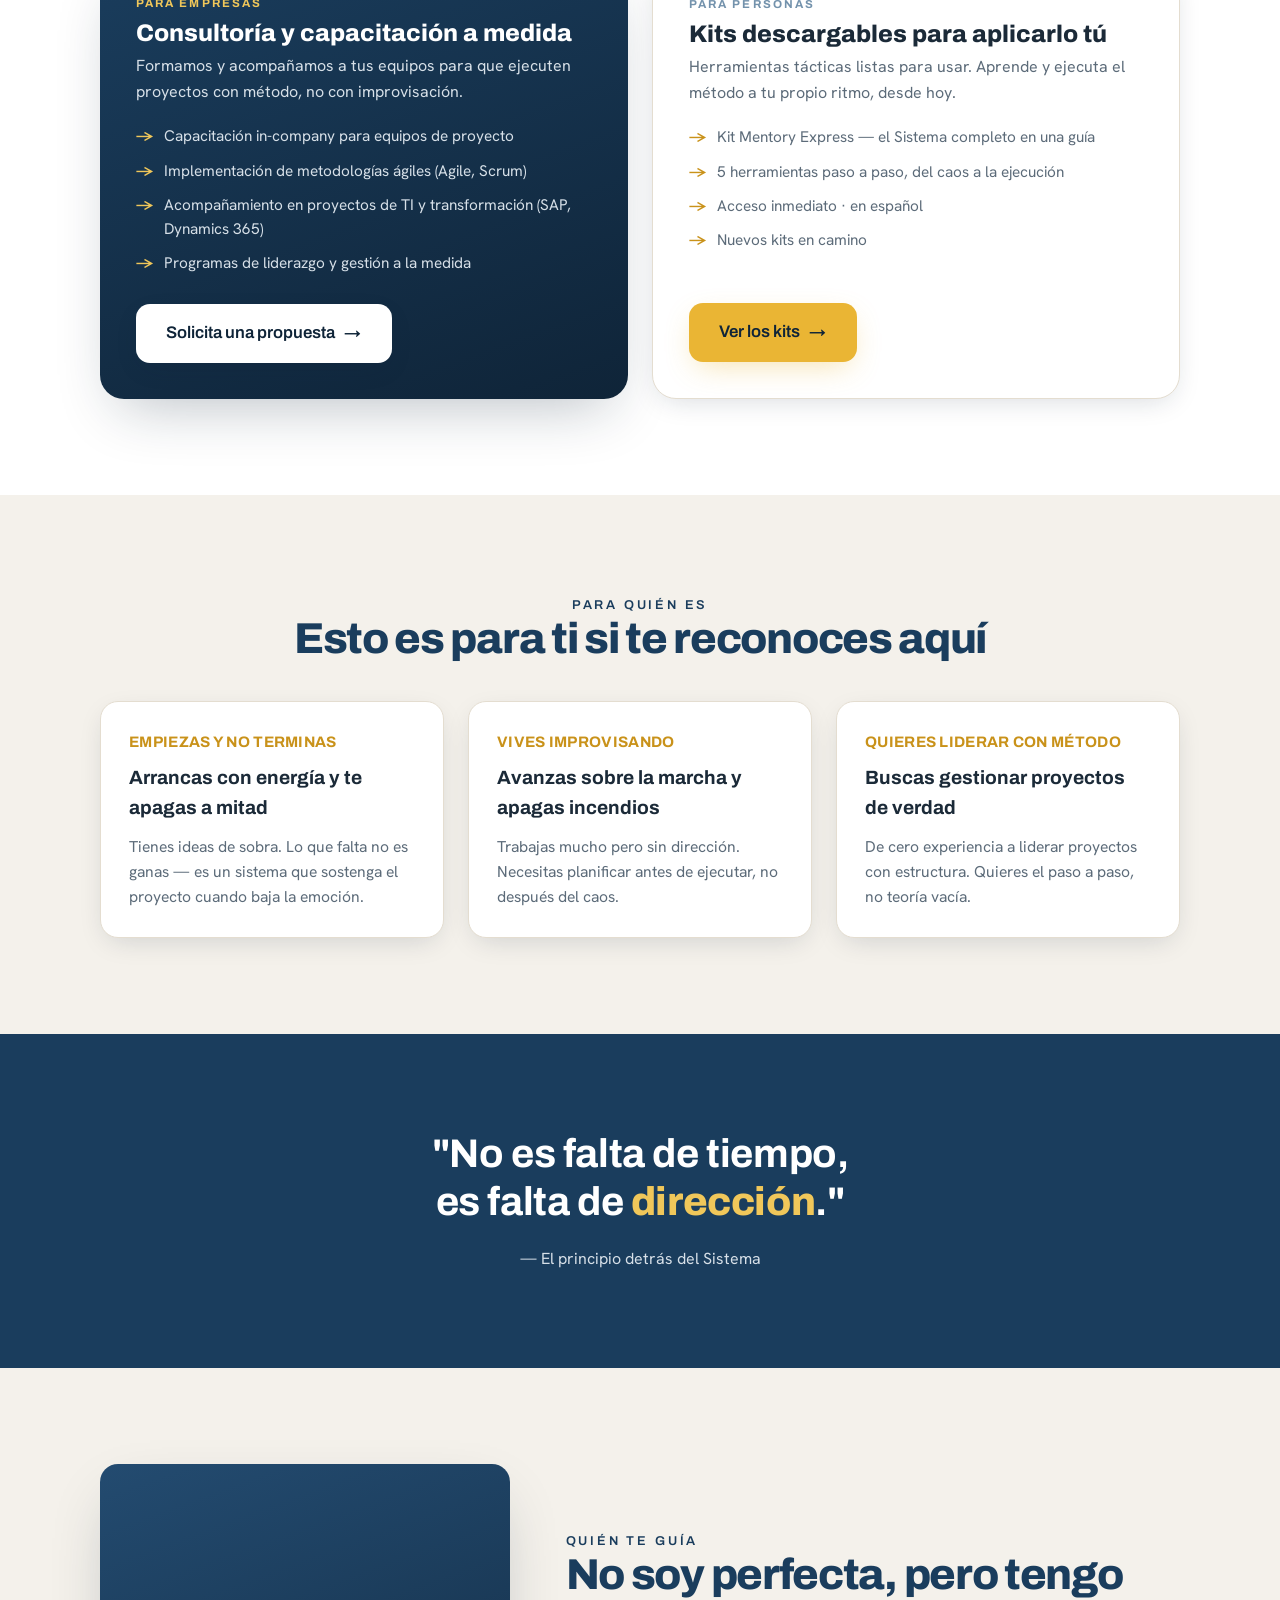
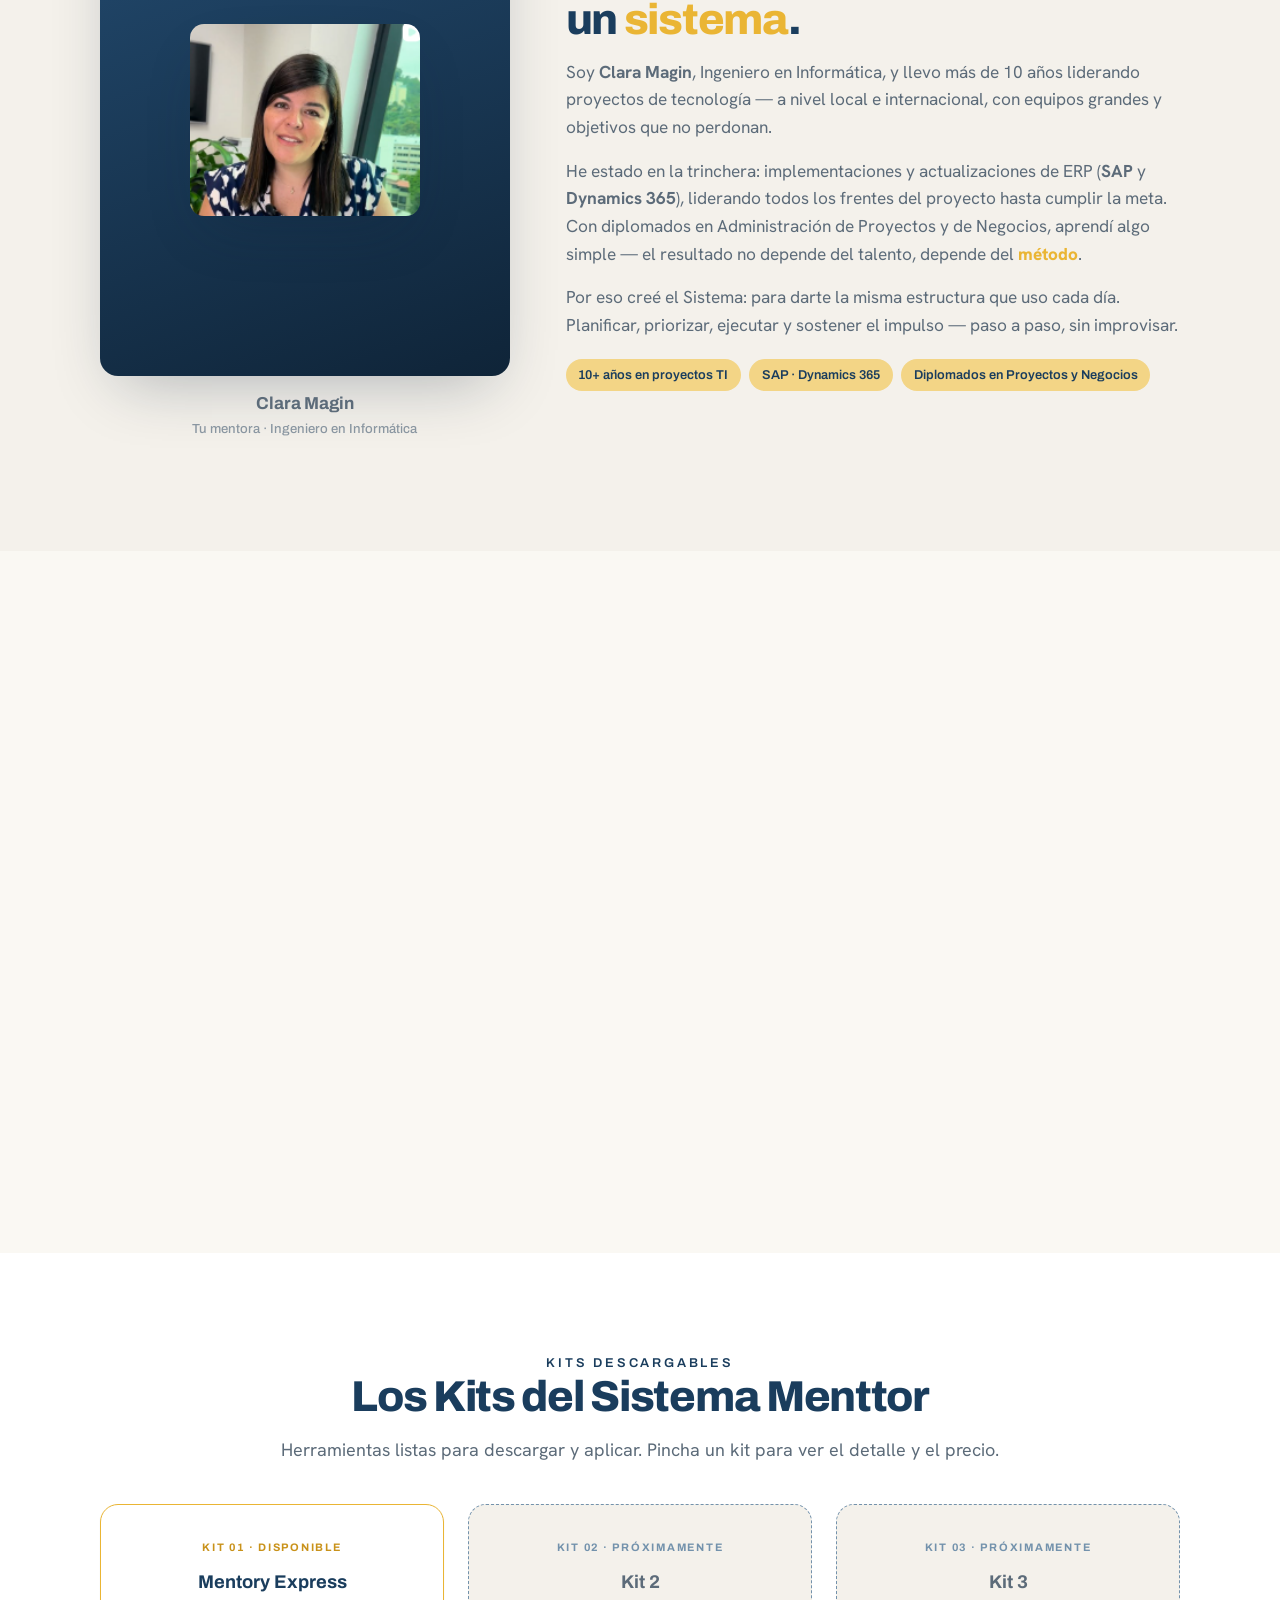
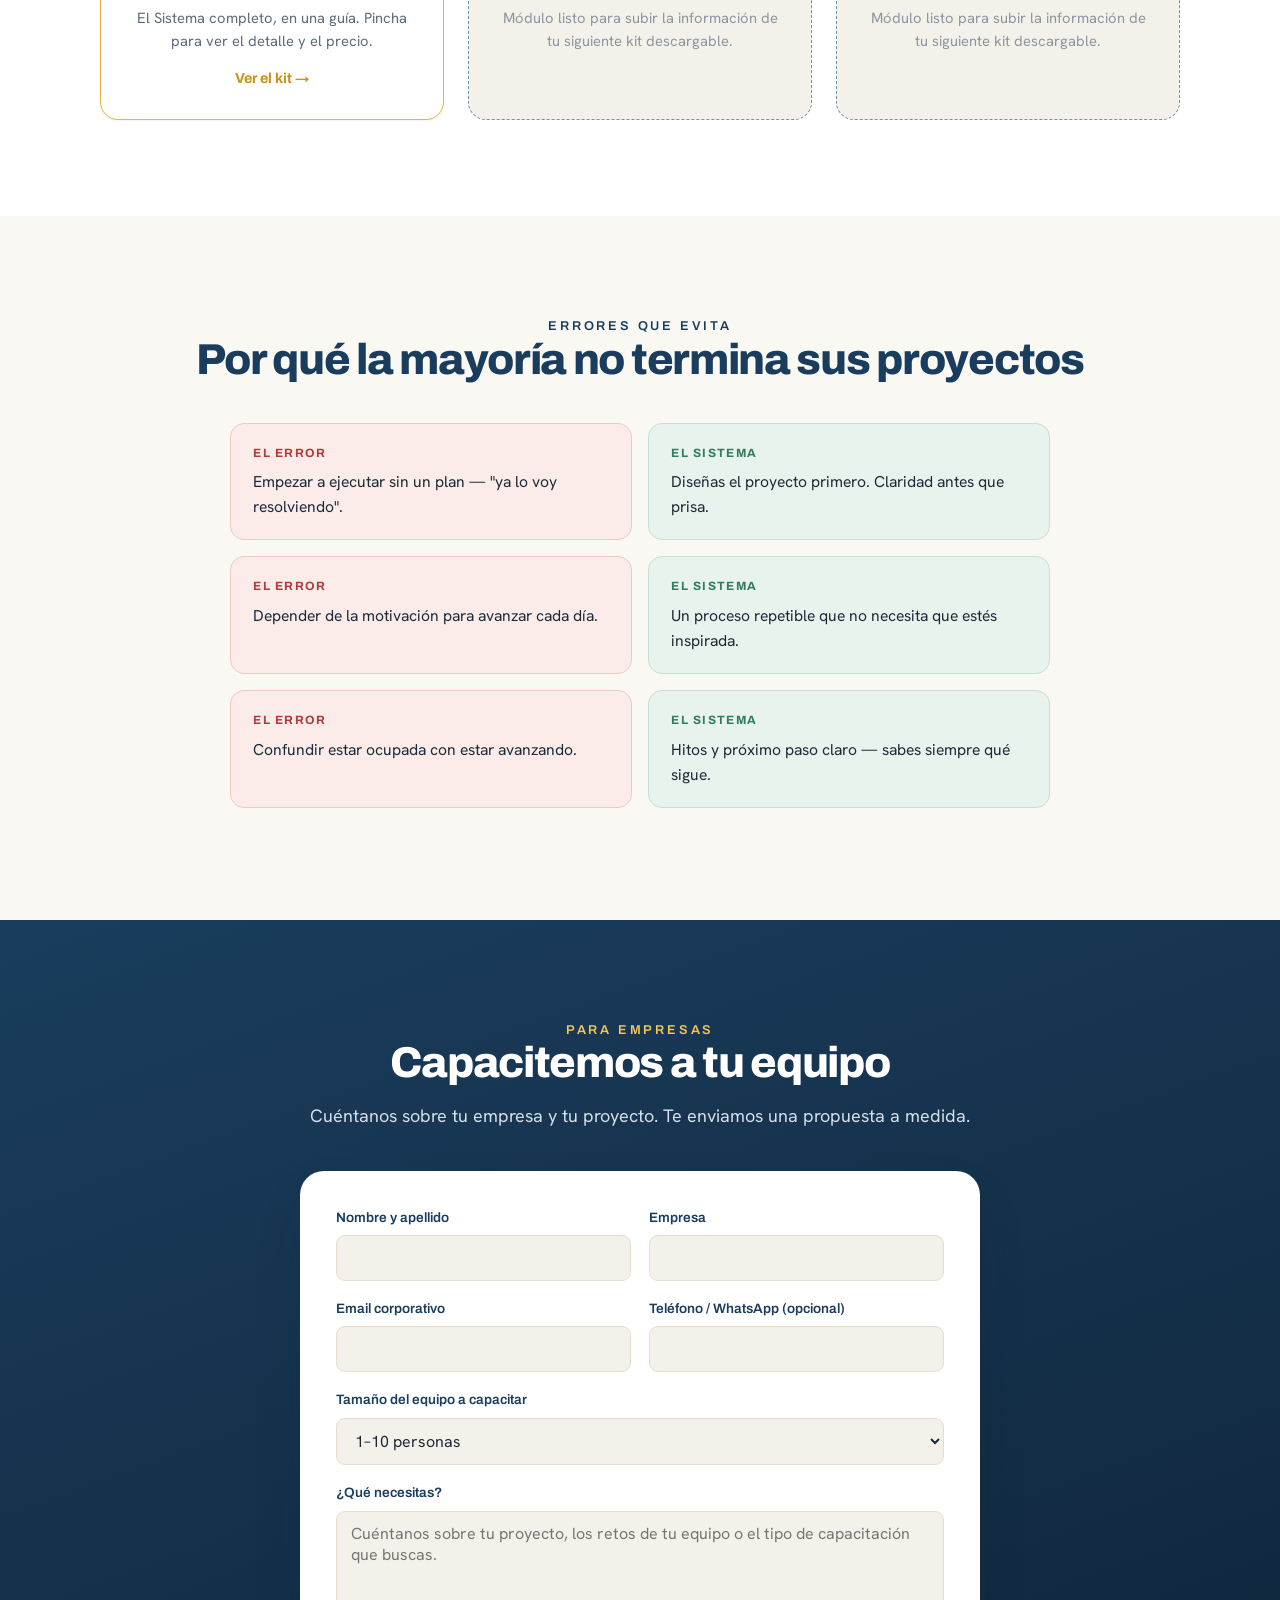
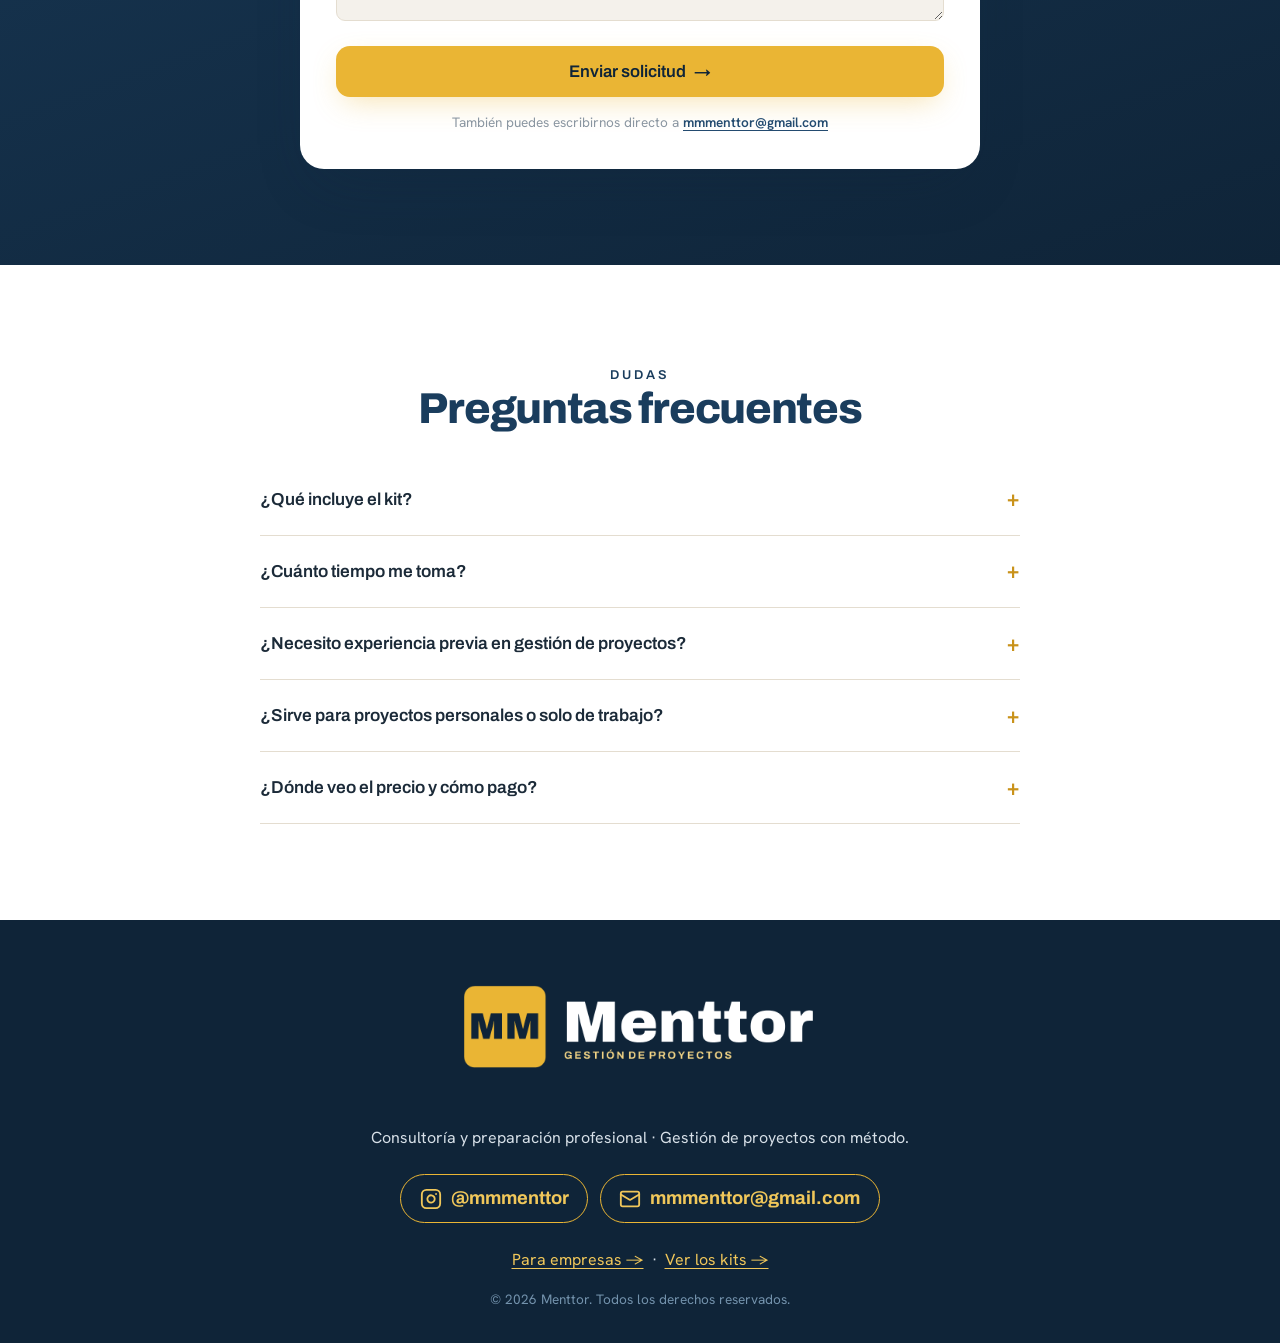
==== commit c9945d54: "Kits: catalogo de tarjetas compactas (nombre clickeable); renombrar a Kit 2 / Kit 3" ====
--- a/landing/index.html
+++ b/landing/index.html
@@ -230,41 +230,22 @@
       <p class="lead">Herramientas listas para descargar y aplicar. Pincha un kit para ver el detalle y el precio.</p>
     </div>
 
-    <!-- Kit 01 — Mentory Express (destacado, abre la landing del kit en pestaña nueva) -->
-    <a class="kit-featured reveal" href="/mentori-express/" target="_blank" rel="noopener">
-      <div class="kit-head">
-        <div>
-          <span class="kit-badge">Kit 01 · Disponible</span>
-          <div class="kname">Mentory Express</div>
-          <div class="ktag">El Sistema completo, en una guía.</div>
-        </div>
-        <span class="kit-badge" style="background:var(--gold-300);">Incluido</span>
-      </div>
-      <div class="kit-body">
-        <p class="lead" style="margin-bottom:.25rem;">5 herramientas tácticas para que pases del caos a la ejecución — paso a paso.</p>
-        <div class="stack-list" style="margin-top:1.5rem;">
-          <div class="stack-item"><span class="num">1</span><div><h4>Auditoría de Viabilidad</h4><p>Antes de invertir tiempo, valida si el proyecto se sostiene. Claridad antes que prisa.</p></div><span class="val">Incluido</span></div>
-          <div class="stack-item"><span class="num">2</span><div><h4>Matriz de Priorización Estratégica</h4><p>Decide qué hacer primero — y qué soltar. Foco real, no lista interminable.</p></div><span class="val">Incluido</span></div>
-          <div class="stack-item"><span class="num">3</span><div><h4>Cronograma de Aceleración</h4><p>Tu plan con hitos y fechas reales para avanzar rápido sin perder el rumbo.</p></div><span class="val">Incluido</span></div>
-          <div class="stack-item"><span class="num">4</span><div><h4>Manual de Implementación Táctica</h4><p>El paso a paso de ejecución: del plan a las tareas hechas, sin improvisar.</p></div><span class="val">Incluido</span></div>
-          <div class="stack-item"><span class="num">5</span><div><h4>Guía para no perder el Impulso</h4><p>Cómo sostener el ritmo cuando baja la motivación — para terminar lo que empiezas.</p></div><span class="val">Incluido</span></div>
-        </div>
-        <div class="kit-price-row">
-          <span class="kit-link-hint">Ver el kit completo y el precio <span class="arrow">→</span></span>
-        </div>
-      </div>
-    </a>
-
-    <!-- Kits futuros — módulos listos para subir información -->
+    <!-- Catálogo de kits: tarjetas compactas; pinchar el nombre lleva al detalle -->
     <div class="kits-grid">
+      <a class="kit-soon kit-available reveal" href="/mentori-express/">
+        <span class="badge-soon" style="color:var(--gold-600);">Kit 01 · Disponible</span>
+        <h3>Mentory Express</h3>
+        <p>El Sistema completo, en una guía. Pincha para ver el detalle y el precio.</p>
+        <span class="kit-cta">Ver el kit →</span>
+      </a>
       <div class="kit-soon reveal">
         <span class="badge-soon">Kit 02 · Próximamente</span>
-        <h3>Tu próximo kit</h3>
+        <h3>Kit 2</h3>
         <p>Módulo listo para subir la información de tu siguiente kit descargable.</p>
       </div>
       <div class="kit-soon reveal">
         <span class="badge-soon">Kit 03 · Próximamente</span>
-        <h3>Tu próximo kit</h3>
+        <h3>Kit 3</h3>
         <p>Módulo listo para subir la información de tu siguiente kit descargable.</p>
       </div>
     </div>
--- a/landing/styles.css
+++ b/landing/styles.css
@@ -202,12 +202,18 @@
 .kit-price { font-family: var(--font-sans); font-weight: 800; font-size: 1.9rem; color: var(--navy-700); }
 .kit-price small { font-size: .9rem; font-weight: 600; color: var(--fg-3); }
 .kit-link-hint { display: inline-flex; align-items: center; gap: .4rem; font-family: var(--font-sans); font-weight: 600; color: var(--gold-600); }
-.kits-grid { display: grid; grid-template-columns: repeat(2, 1fr); gap: 1.5rem; max-width: 880px; margin: 1.5rem auto 0; }
+.kits-grid { display: grid; grid-template-columns: repeat(auto-fit, minmax(230px, 1fr)); gap: 1.5rem; margin: 2.5rem auto 0; }
 .kit-soon { background: var(--mist); border: 1px dashed var(--navy-300); border-radius: var(--r-lg); padding: 1.75rem; text-align: center; transition: border-color var(--dur-med) var(--ease-out); }
 .kit-soon:hover { border-color: var(--gold-500); }
 .kit-soon .badge-soon { font-family: var(--font-sans); font-weight: 700; font-size: .68rem; letter-spacing: .16em; text-transform: uppercase; color: var(--navy-300); }
 .kit-soon h3 { font-family: var(--font-sans); font-weight: 700; color: var(--fg-2); margin: .55rem 0; font-size: 1.15rem; }
 .kit-soon p { color: var(--fg-3); font-size: .92rem; }
+.kit-available { display: block; text-decoration: none; background: #fff; border-style: solid; border-color: var(--gold-500); box-shadow: var(--shadow-sm); transition: transform var(--dur-med) var(--ease-out), box-shadow var(--dur-med) var(--ease-out), border-color var(--dur-med) var(--ease-out); }
+.kit-available:hover { transform: translateY(-4px); box-shadow: var(--shadow-md); border-color: var(--gold-600); }
+.kit-available h3 { color: var(--navy-700); }
+.kit-available p { color: var(--fg-2); }
+.kit-cta { display: inline-block; margin-top: .9rem; font-family: var(--font-sans); font-weight: 700; font-size: .9rem; color: var(--gold-600); }
+.kit-available:hover .kit-cta { color: var(--gold-700); }
 
 /* ---------- Kit detail page ---------- */
 .backlink { display: inline-flex; align-items: center; gap: .4rem; font-family: var(--font-sans); font-weight: 600; font-size: .9rem; color: var(--navy-700); text-decoration: none; }
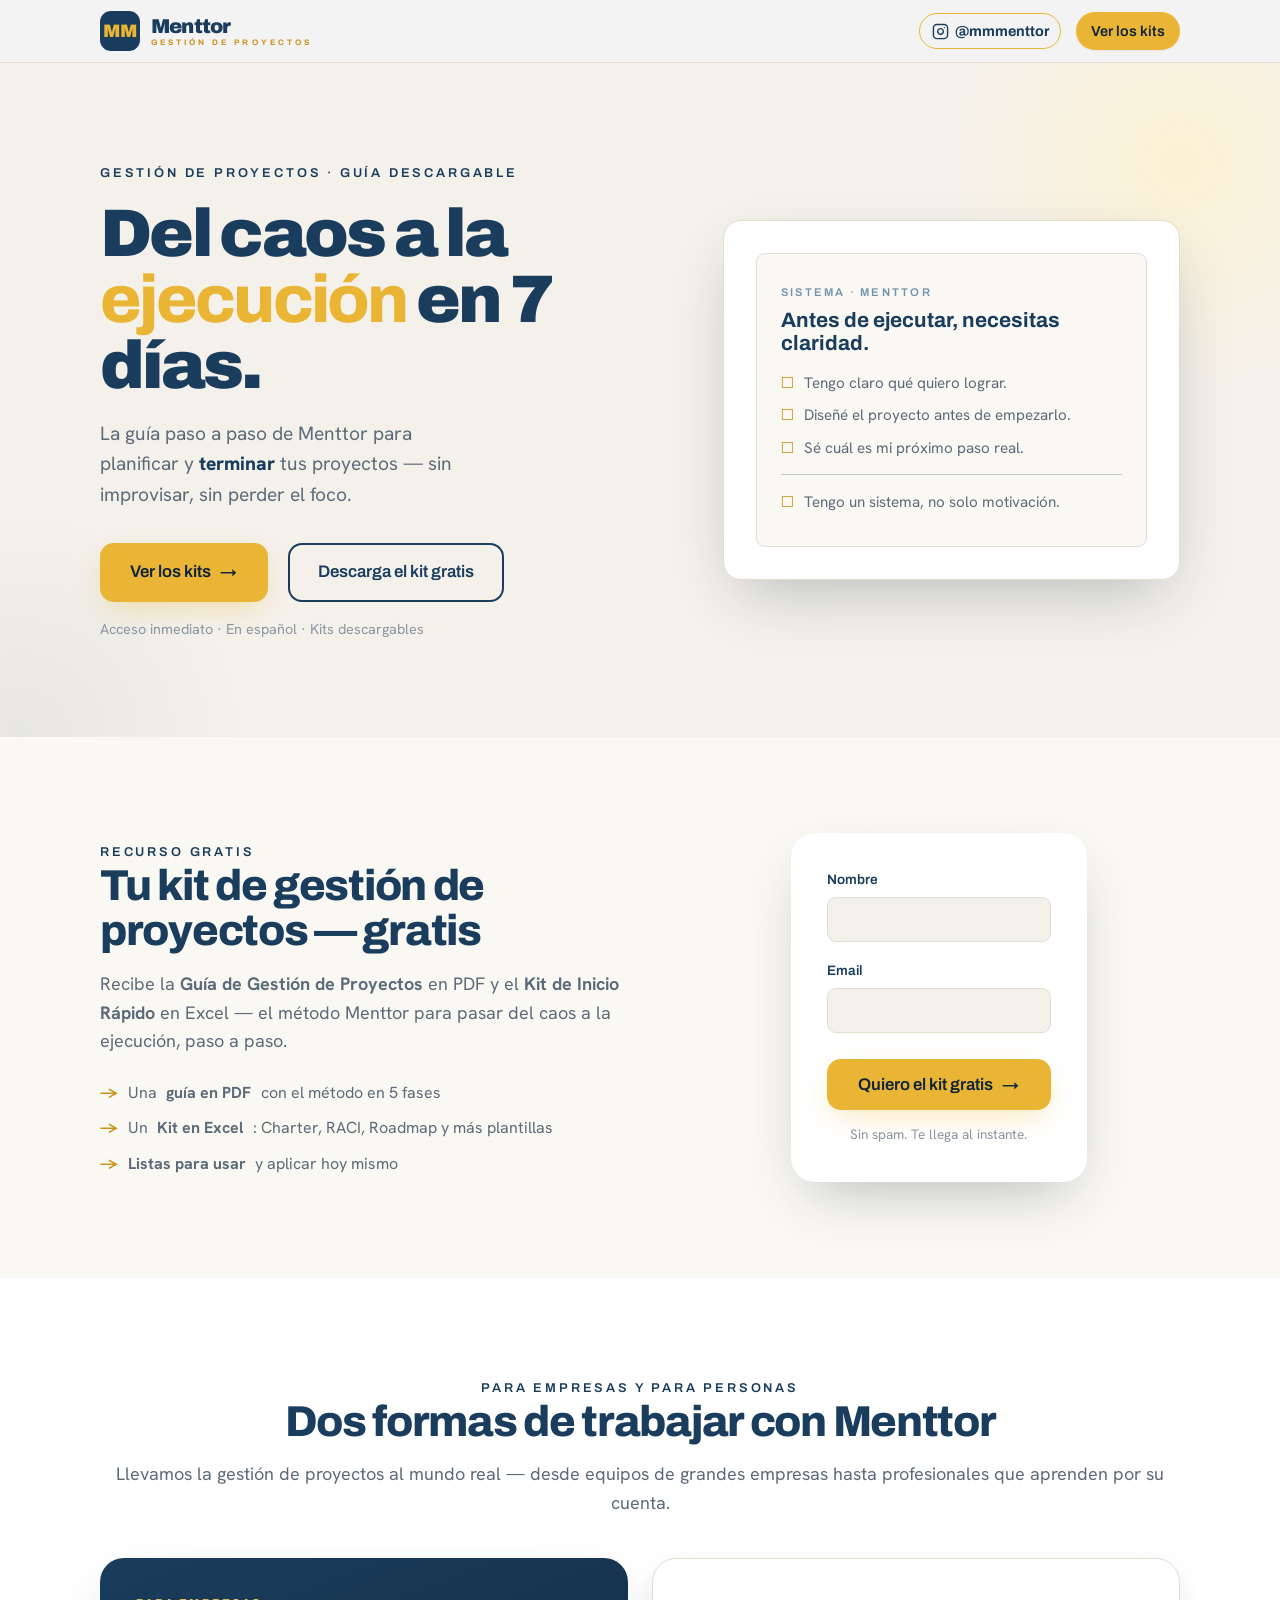
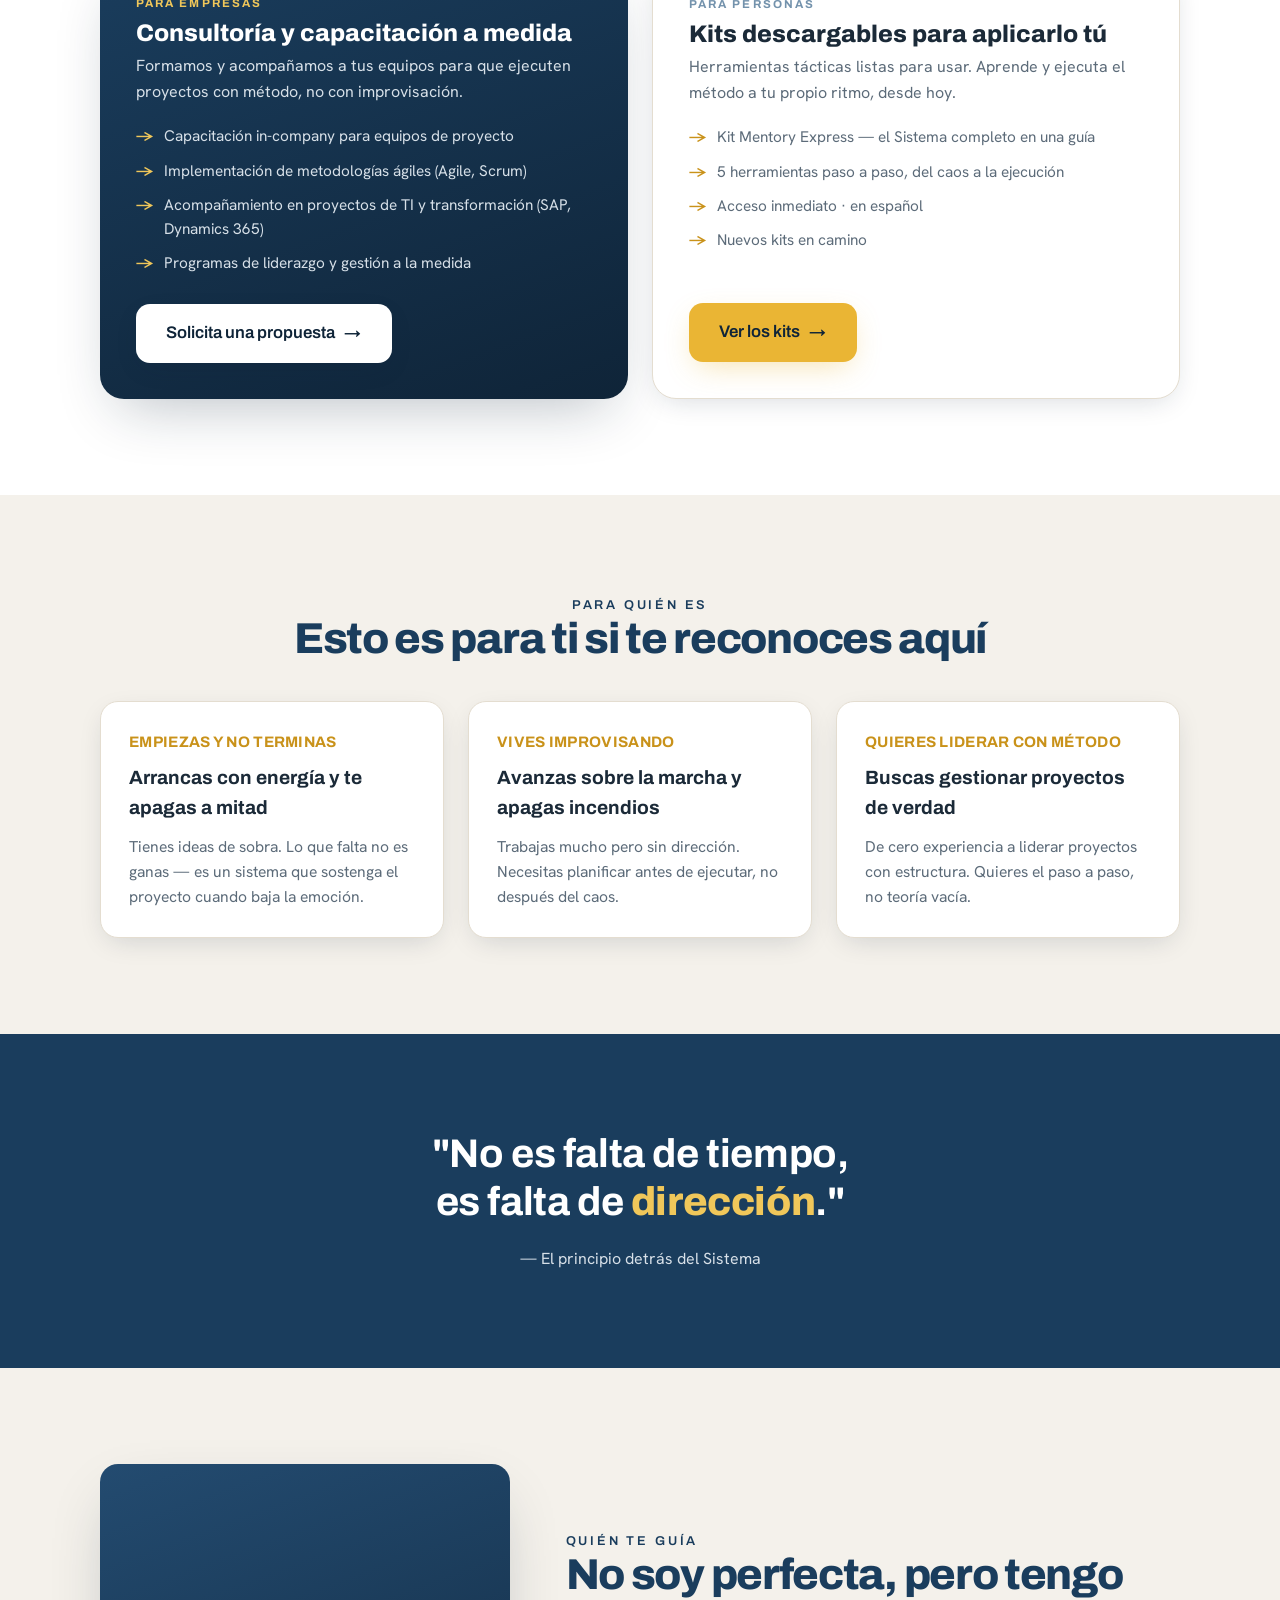
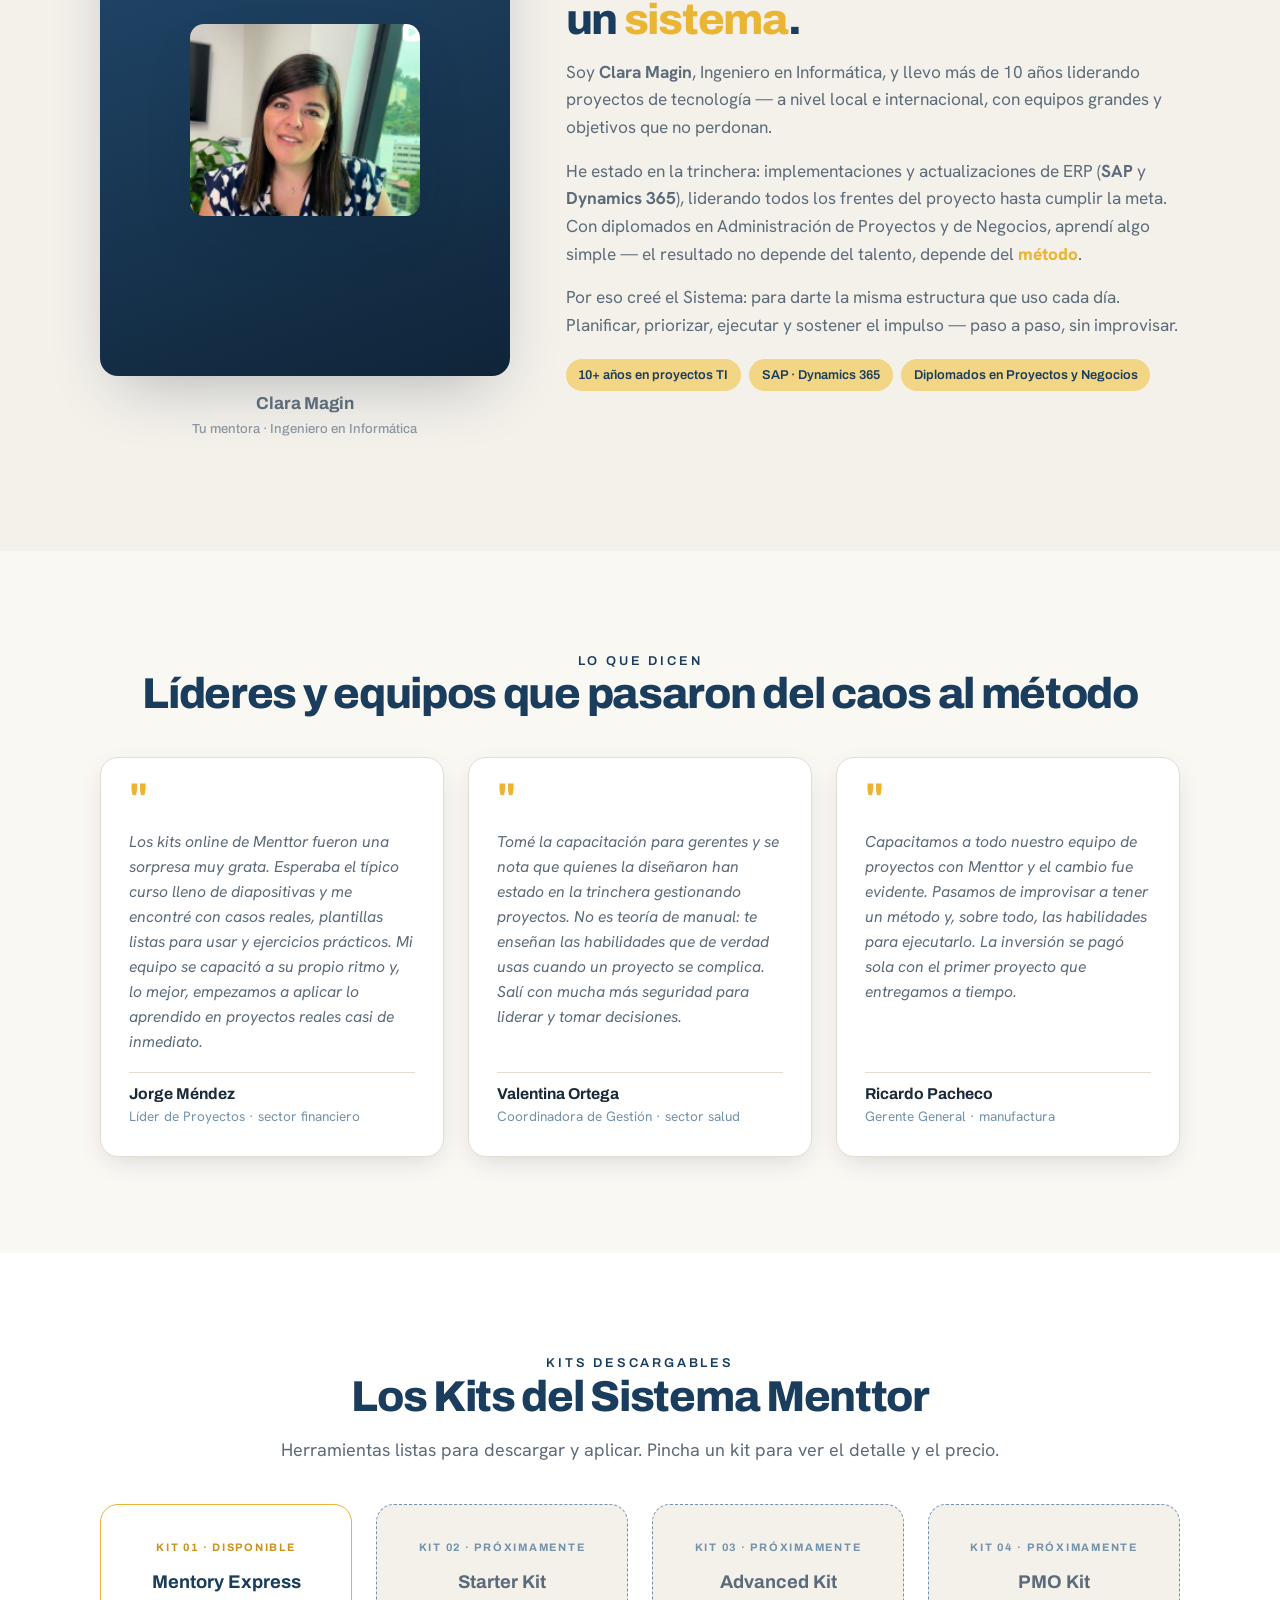
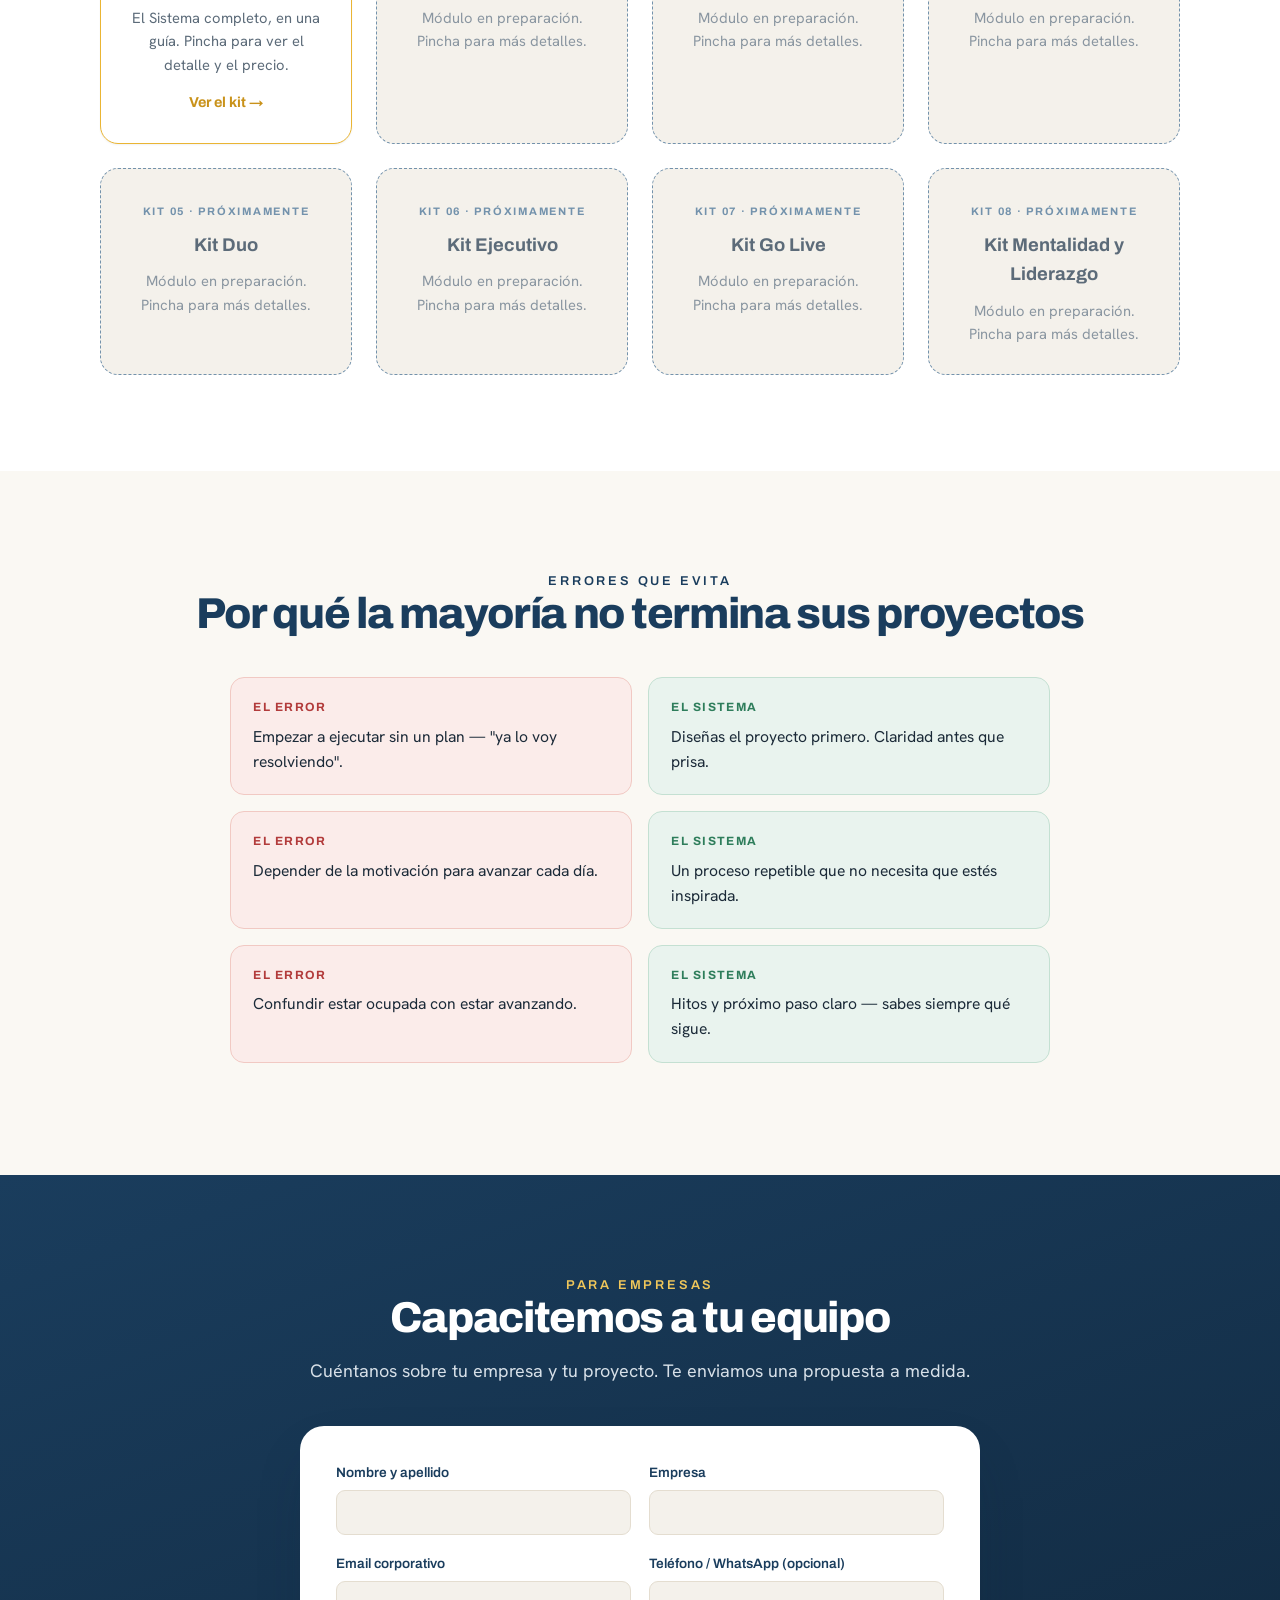
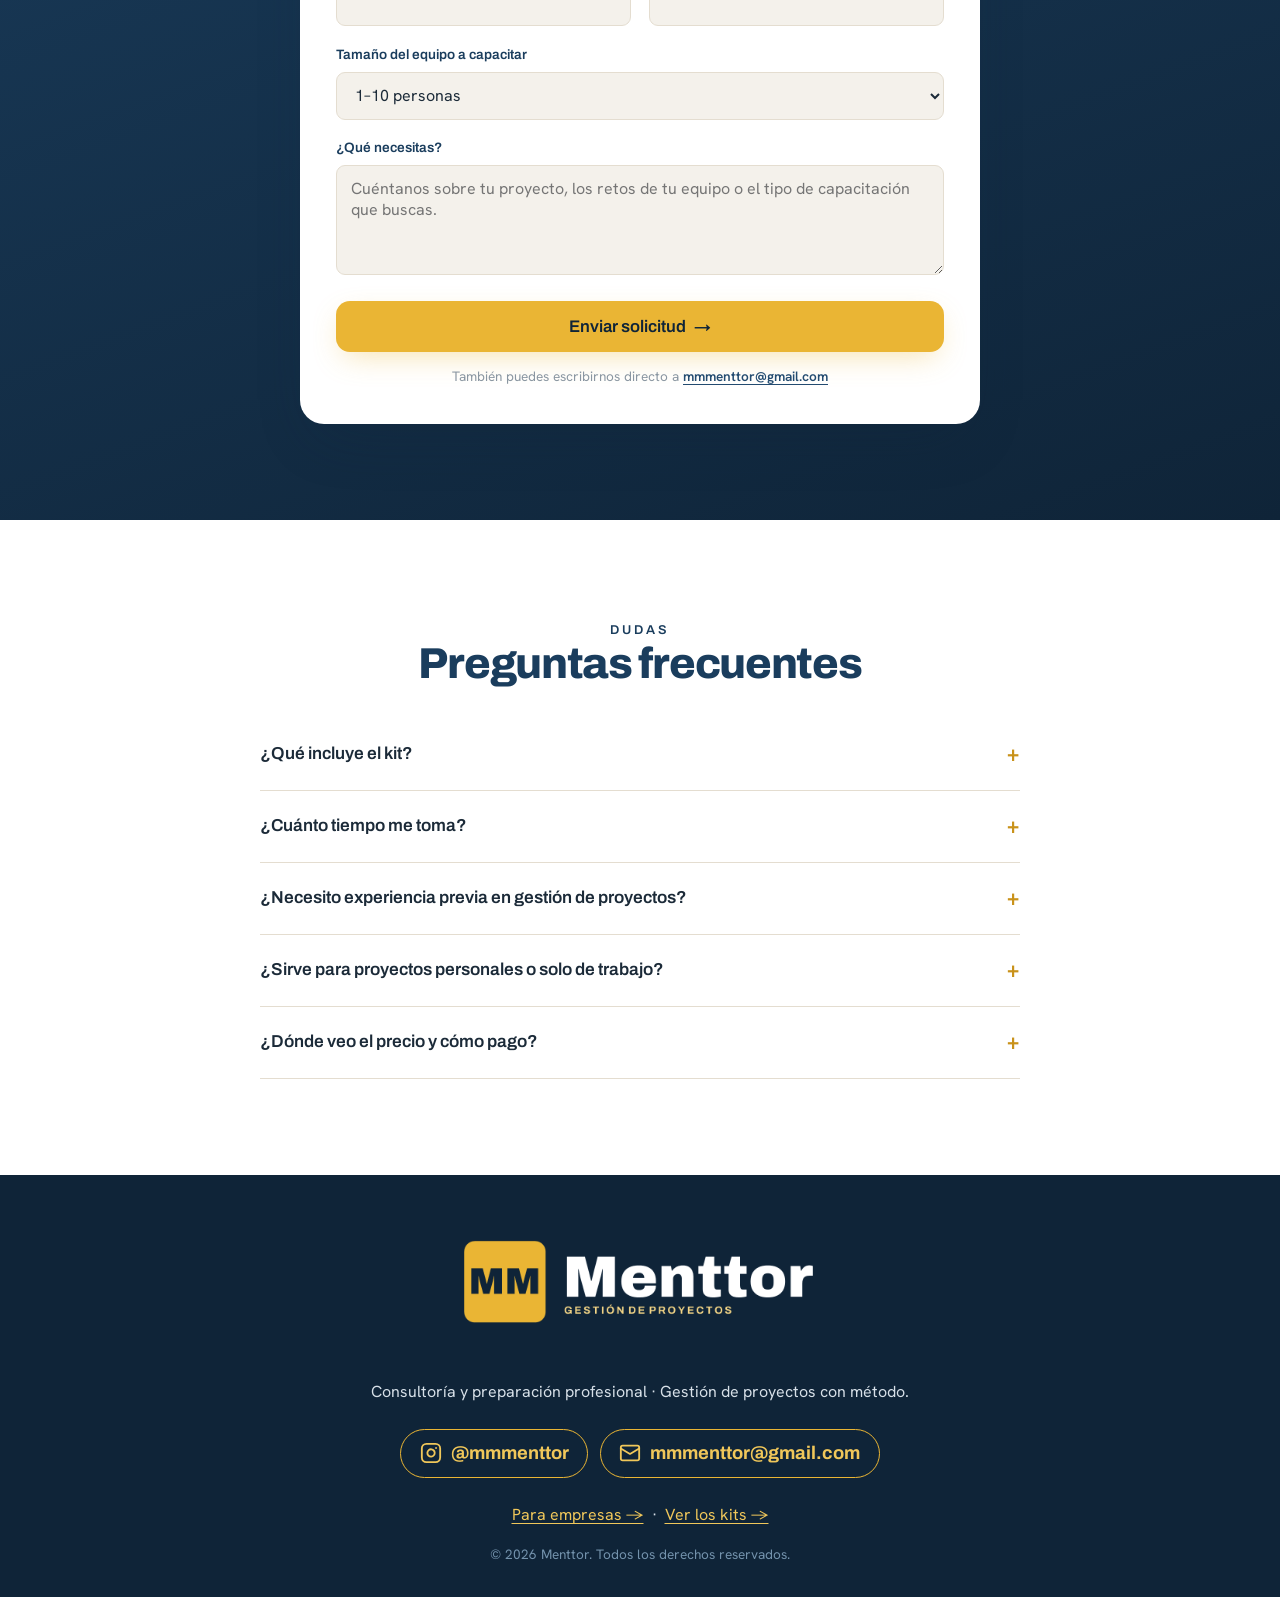
==== commit b3d999fa: "Kits: agregar 7 kits (Starter, Advanced, PMO, Duo, Ejecutivo, Go Live, Mentalidad y Liderazgo) - tar" ====
--- a/landing/index.html
+++ b/landing/index.html
@@ -238,16 +238,41 @@
         <p>El Sistema completo, en una guía. Pincha para ver el detalle y el precio.</p>
         <span class="kit-cta">Ver el kit →</span>
       </a>
-      <div class="kit-soon reveal">
+      <a class="kit-soon reveal" href="/starter-kit/">
         <span class="badge-soon">Kit 02 · Próximamente</span>
-        <h3>Kit 2</h3>
-        <p>Módulo listo para subir la información de tu siguiente kit descargable.</p>
-      </div>
-      <div class="kit-soon reveal">
+        <h3>Starter Kit</h3>
+        <p>Módulo en preparación. Pincha para más detalles.</p>
+      </a>
+      <a class="kit-soon reveal" href="/advanced-kit/">
         <span class="badge-soon">Kit 03 · Próximamente</span>
-        <h3>Kit 3</h3>
-        <p>Módulo listo para subir la información de tu siguiente kit descargable.</p>
-      </div>
+        <h3>Advanced Kit</h3>
+        <p>Módulo en preparación. Pincha para más detalles.</p>
+      </a>
+      <a class="kit-soon reveal" href="/pmo-kit/">
+        <span class="badge-soon">Kit 04 · Próximamente</span>
+        <h3>PMO Kit</h3>
+        <p>Módulo en preparación. Pincha para más detalles.</p>
+      </a>
+      <a class="kit-soon reveal" href="/kit-duo/">
+        <span class="badge-soon">Kit 05 · Próximamente</span>
+        <h3>Kit Duo</h3>
+        <p>Módulo en preparación. Pincha para más detalles.</p>
+      </a>
+      <a class="kit-soon reveal" href="/kit-ejecutivo/">
+        <span class="badge-soon">Kit 06 · Próximamente</span>
+        <h3>Kit Ejecutivo</h3>
+        <p>Módulo en preparación. Pincha para más detalles.</p>
+      </a>
+      <a class="kit-soon reveal" href="/kit-go-live/">
+        <span class="badge-soon">Kit 07 · Próximamente</span>
+        <h3>Kit Go Live</h3>
+        <p>Módulo en preparación. Pincha para más detalles.</p>
+      </a>
+      <a class="kit-soon reveal" href="/kit-mentalidad-liderazgo/">
+        <span class="badge-soon">Kit 08 · Próximamente</span>
+        <h3>Kit Mentalidad y Liderazgo</h3>
+        <p>Módulo en preparación. Pincha para más detalles.</p>
+      </a>
     </div>
   </div>
 </section>
--- a/landing/styles.css
+++ b/landing/styles.css
@@ -203,8 +203,9 @@
 .kit-price small { font-size: .9rem; font-weight: 600; color: var(--fg-3); }
 .kit-link-hint { display: inline-flex; align-items: center; gap: .4rem; font-family: var(--font-sans); font-weight: 600; color: var(--gold-600); }
 .kits-grid { display: grid; grid-template-columns: repeat(auto-fit, minmax(230px, 1fr)); gap: 1.5rem; margin: 2.5rem auto 0; }
-.kit-soon { background: var(--mist); border: 1px dashed var(--navy-300); border-radius: var(--r-lg); padding: 1.75rem; text-align: center; transition: border-color var(--dur-med) var(--ease-out); }
-.kit-soon:hover { border-color: var(--gold-500); }
+.kit-soon { display: block; text-decoration: none; background: var(--mist); border: 1px dashed var(--navy-300); border-radius: var(--r-lg); padding: 1.75rem; text-align: center; transition: border-color var(--dur-med) var(--ease-out), transform var(--dur-med) var(--ease-out); }
+a.kit-soon:hover { border-color: var(--gold-500); transform: translateY(-3px); }
+a.kit-soon:hover h3 { color: var(--navy-700); }
 .kit-soon .badge-soon { font-family: var(--font-sans); font-weight: 700; font-size: .68rem; letter-spacing: .16em; text-transform: uppercase; color: var(--navy-300); }
 .kit-soon h3 { font-family: var(--font-sans); font-weight: 700; color: var(--fg-2); margin: .55rem 0; font-size: 1.15rem; }
 .kit-soon p { color: var(--fg-3); font-size: .92rem; }
